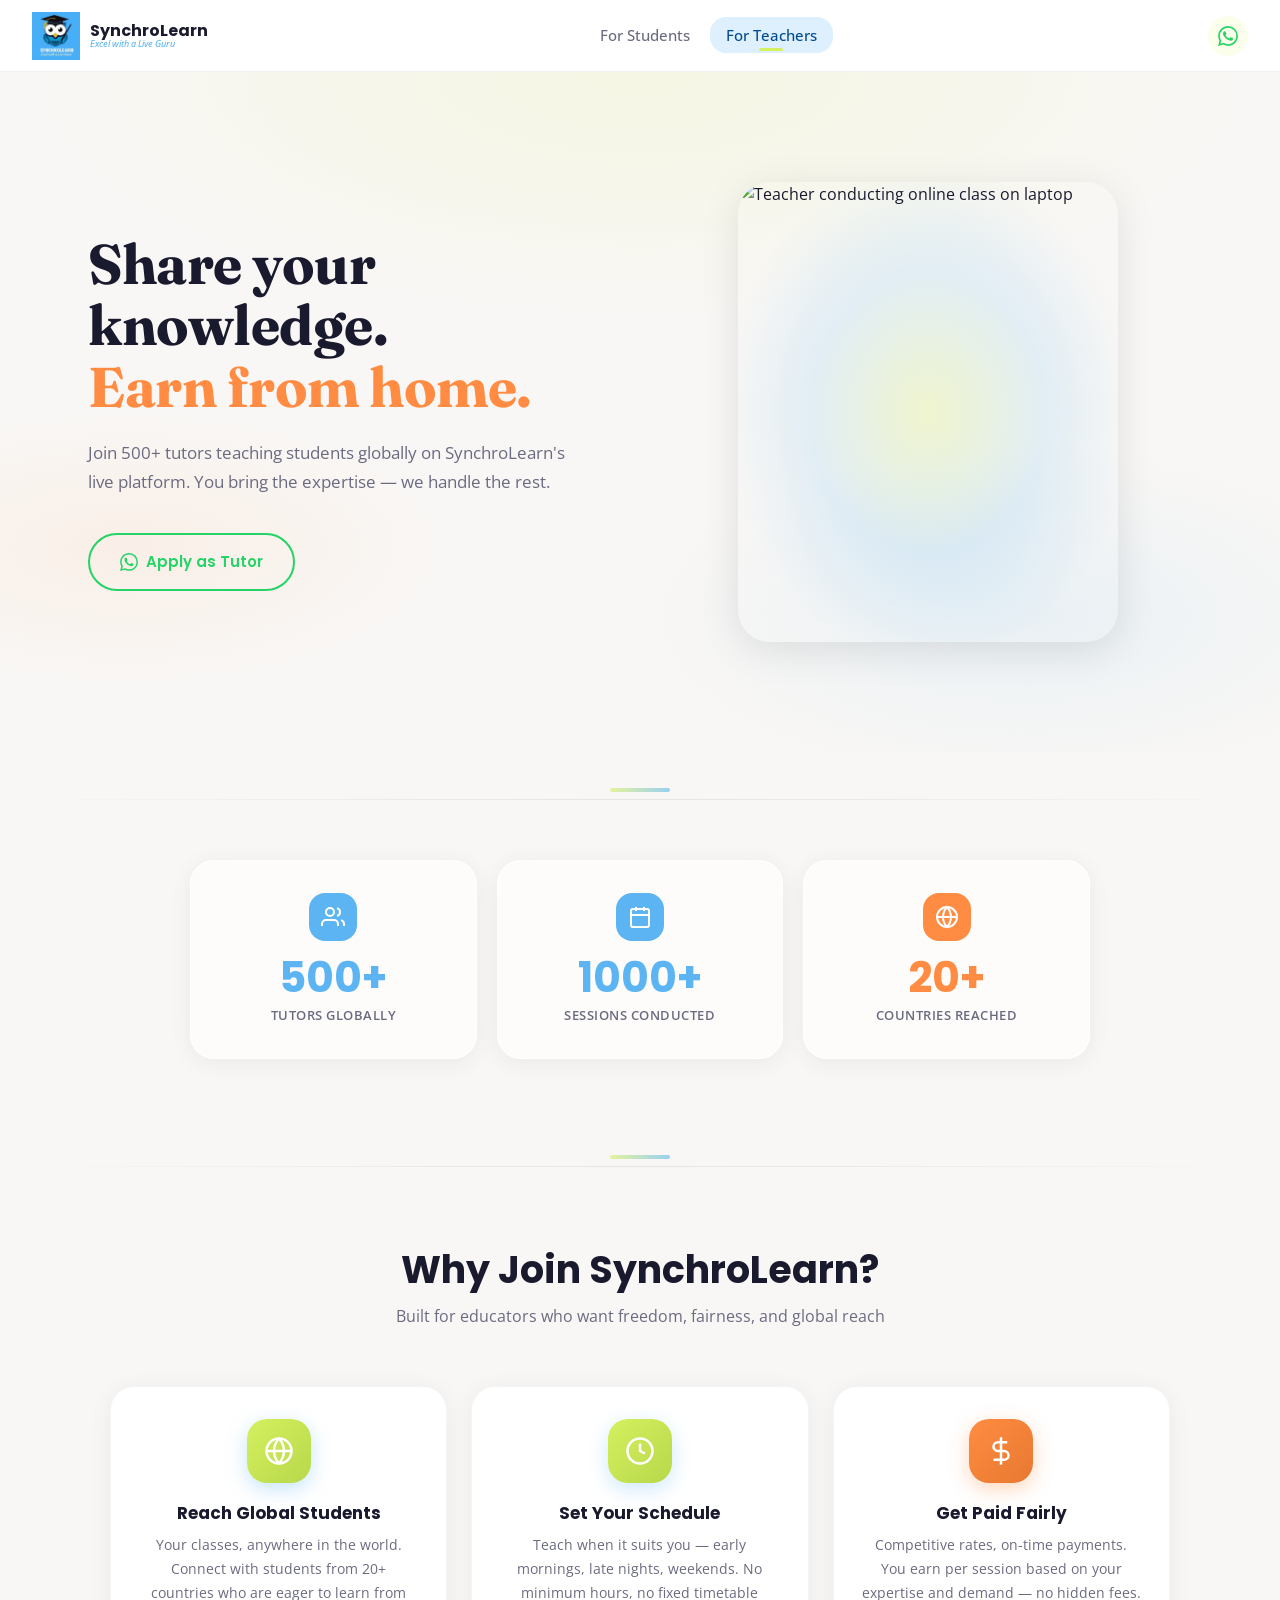
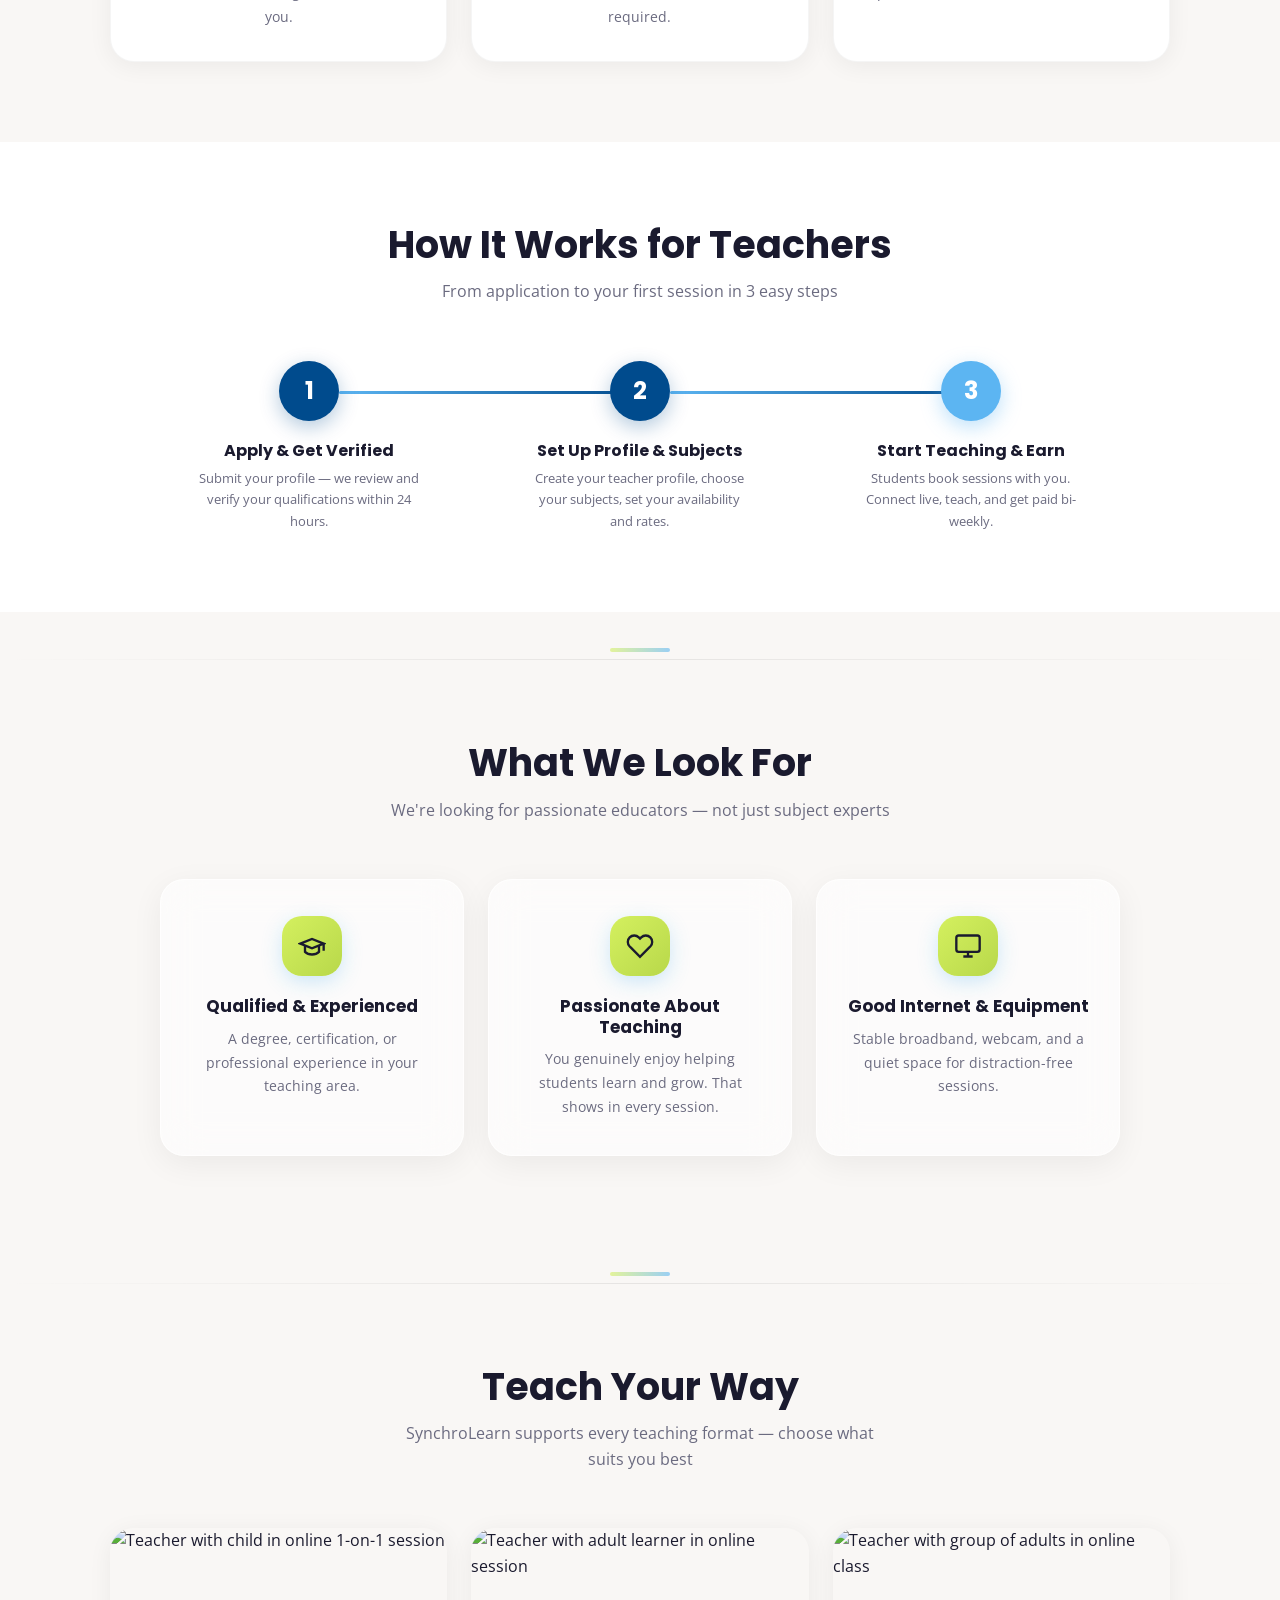
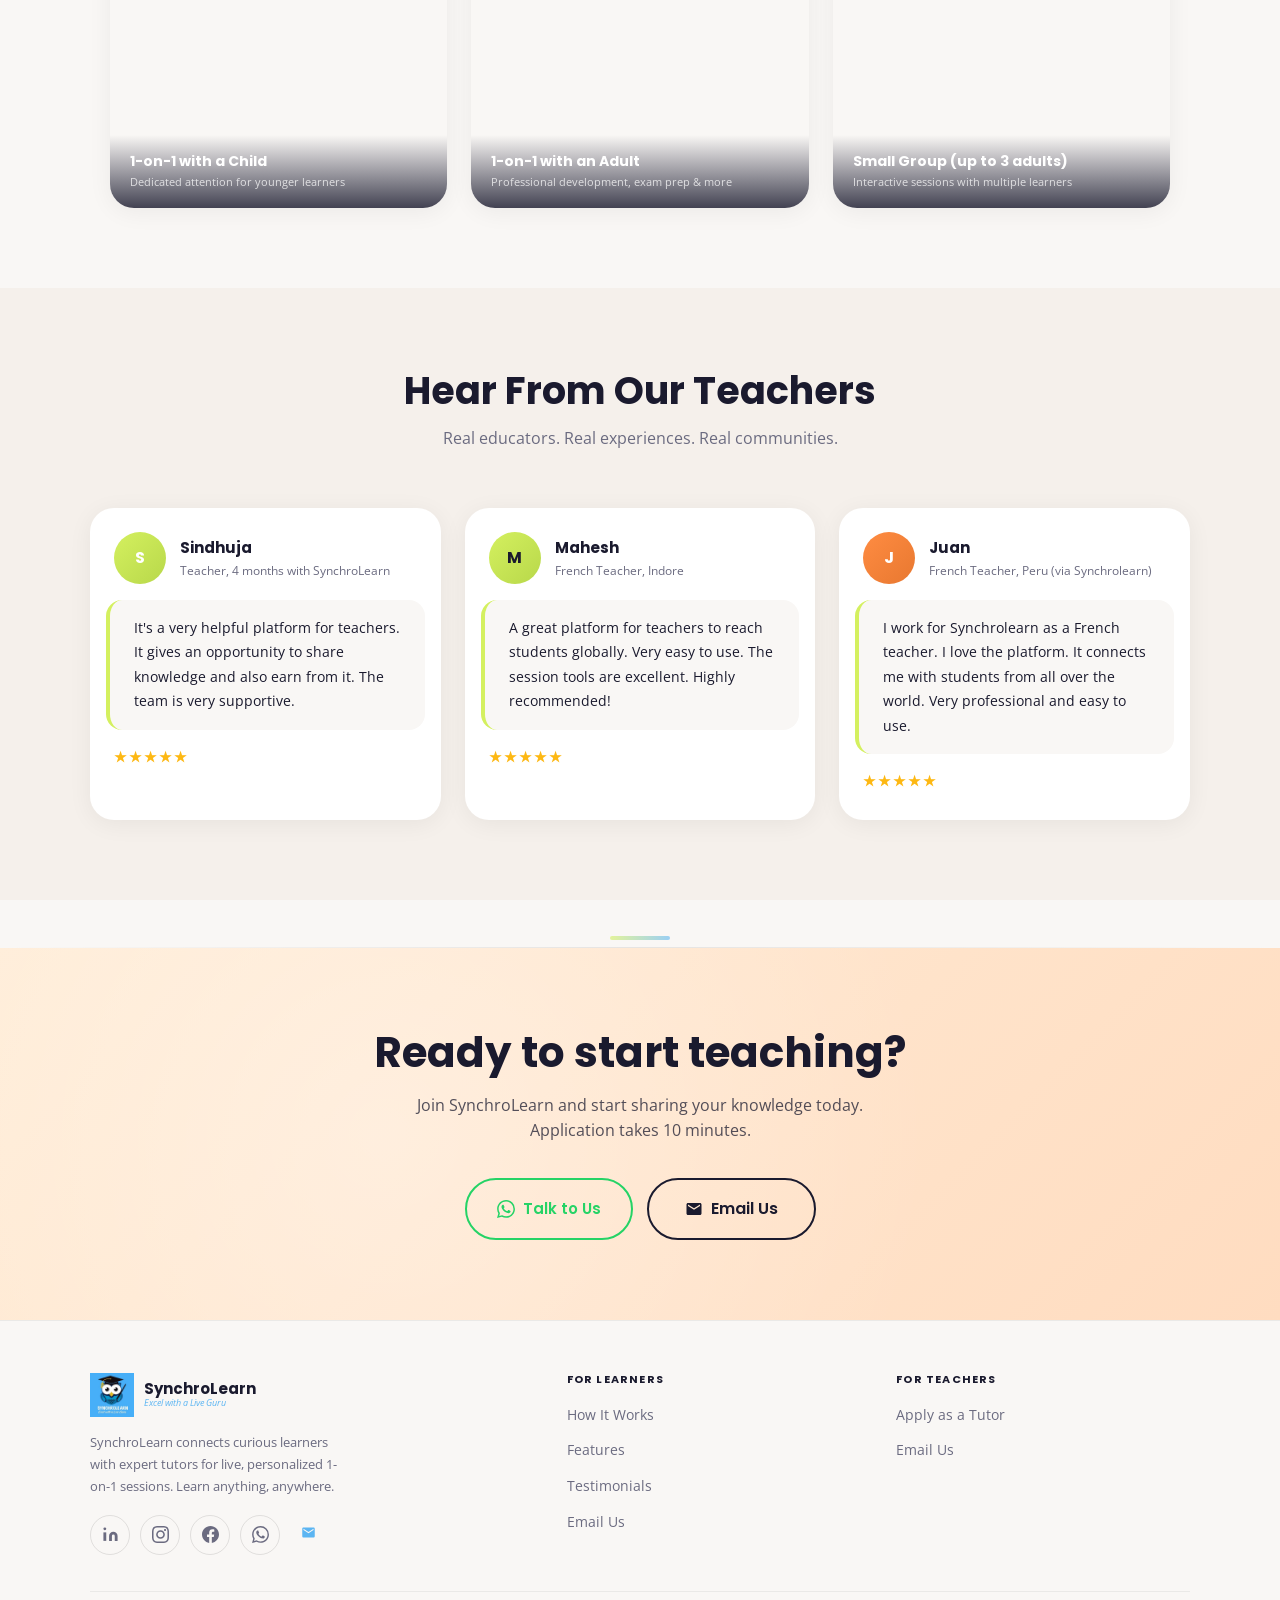
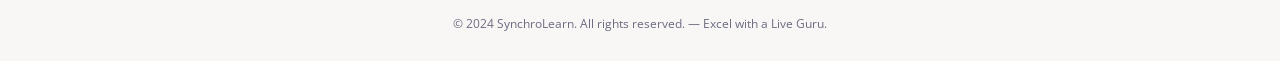
==== for-teachers.html @ 5d7eb145 "Add online learning images: index hero group, student session formats (1-on-1 + group), teacher sess" ====
<!DOCTYPE html>
<html lang="en">
<head>
  <meta charset="UTF-8"/>
  <meta name="viewport" content="width=device-width, initial-scale=1.0"/>
  <title>Teach with SynchroLearn — Share Your Knowledge & Earn</title>
  <meta name="description" content="Join 500+ tutors teaching students globally on SynchroLearn. Set your own schedule, reach global students, and earn from home. Apply as a tutor today."/>
  <meta property="og:title" content="Teach with SynchroLearn — Share Your Knowledge & Earn"/>
  <meta property="og:description" content="Join 500+ tutors teaching students globally. Set your schedule. Earn from home."/>
  <meta property="og:type" content="website"/>
  <link rel="icon" type="image/png" href="logo.png"/>
  <link rel="preconnect" href="https://fonts.googleapis.com"/>
  <link href="https://fonts.googleapis.com/css2?family=Poppins:wght@400;500;600;700&family=Open+Sans:wght@400;500;600&family=Fraunces:ital,opsz,wght@0,9..144,400;0,9..144,700;1,9..144,700&display=swap" rel="stylesheet"/>
  <style>
    *, *::before, *::after { box-sizing: border-box; margin: 0; padding: 0; }
    :root {
      --cream: #F9F7F5;
      --lime: #D4F05F;
      --sky: #5CB5F2;
      --teal: #004B8D;
      --teal-green: #25D366;
      --golden: #FDB813;
      --bright-blue: #D4F05F;
      --white: #FFFFFF;
      --beige: #F5F0EB;
      --navy: #1A1A2E;
      --gray: #6B6B80;
      --orange: #FF8C42;
      --lavender: #E8D5F2;
      --peach: #F5D5C8;
      --mint: #D5F0E8;
      --lemon: #F5F0C8;
      --shadow: 0 4px 24px rgba(0,0,0,0.06);
      --shadow-lg: 0 8px 40px rgba(0,0,0,0.10);
      --shadow-lime: 0 4px 20px rgba(92,181,242,0.35);
      --radius-xs: 16px;
      --radius: 24px;
      --radius-lg: 32px;
      --transition: all 0.25s cubic-bezier(0.34, 1.56, 0.64, 1);
    }
    html { scroll-behavior: smooth; }
    body { font-family: 'Open Sans', sans-serif; background: var(--cream); color: var(--navy); line-height: 1.6; -webkit-font-smoothing: antialiased; overflow-x: hidden; }
    h1,h2,h3,h4 { font-family: 'Poppins', sans-serif; line-height: 1.2; }

    /* ── ANIMATIONS ── */
    .reveal { opacity: 0; transform: translateY(30px); transition: opacity 0.6s ease-out, transform 0.6s ease-out; }
    .reveal.visible { opacity: 1; transform: translateY(0); }

    /* ── NAV ── */
    nav {
      background: rgba(255,255,255,0.92);
      backdrop-filter: blur(16px);
      border-bottom: 1px solid rgba(0,0,0,0.05);
      padding: 0 32px;
      height: 72px;
      display: flex;
      align-items: center;
      justify-content: space-between;
      position: sticky;
      top: 0;
      z-index: 100;
    }
    .nav-logo { display: flex; align-items: center; gap: 10px; text-decoration: none; }
    .nav-logo img { height: 48px; width: auto; }
    .nav-logo-text { display: flex; flex-direction: column; line-height: 1.1; }
    .nav-logo-text .brand { font-family: 'Poppins', sans-serif; font-weight: 700; font-size: 16px; color: var(--navy); }
    .nav-logo-text .tagline { font-size: 9px; font-style: italic; color: var(--sky); font-weight: 500; }
    .nav-links { display: flex; align-items: center; gap: 4px; list-style: none; }
    .nav-links a { color: var(--gray); text-decoration: none; font-size: 15px; font-weight: 500; padding: 8px 16px; border-radius: var(--radius-xs); transition: var(--transition); }
    .nav-links a:hover { color: var(--navy); background: rgba(92,181,242,0.12); }
    .nav-links a.teacher-active {
      color: var(--teal);
      background: rgba(92,181,242,0.2);
      position: relative;
    }
    .nav-links a.teacher-active::after {
      content: '';
      position: absolute;
      bottom: 2px;
      left: 50%;
      transform: translateX(-50%);
      width: 24px;
      height: 3px;
      background: var(--lime);
      border-radius: 2px;
    }
    .nav-right { display: flex; align-items: center; gap: 12px; }
    .btn-lime { background: var(--lime); color: var(--navy); padding: 10px 22px; border-radius: 100px; font-family: 'Poppins', sans-serif; font-size: 14px; font-weight: 600; text-decoration: none; transition: var(--transition); display: inline-flex; align-items: center; gap: 6px; box-shadow: var(--shadow-lime); }
    .btn-lime:hover { background: #b8d84a; transform: translateY(-2px); box-shadow: 0 6px 24px rgba(92,181,242,0.4); }
    .btn-whatsapp-nav { width: 40px; height: 40px; border-radius: 50%; background: rgba(212,240,95,0.12); display: flex; align-items: center; justify-content: center; transition: var(--transition); }
    .btn-whatsapp-nav:hover { background: var(--teal-green); transform: translateY(-2px); }
    .btn-whatsapp-nav:hover svg { color: white !important; }
    .btn-whatsapp-nav svg { width: 20px; height: 20px; color: var(--teal-green); transition: color 0.2s; }
    .mobile-toggle { display: none; background: none; border: none; cursor: pointer; padding: 8px; }
    .mobile-toggle svg { width: 24px; height: 24px; color: var(--navy); }

    /* ── HERO ── */
    .hero {
      position: relative;
      min-height: 680px;
      display: flex;
      align-items: center;
      overflow: hidden;
      background: var(--cream);
    }
    .hero-bg-grid {
      position: absolute;
      inset: 0;
      z-index: 0;
      background:
        radial-gradient(ellipse 80% 60% at 50% 0%, rgba(212,240,95,0.12) 0%, transparent 60%),
        radial-gradient(ellipse 60% 50% at 80% 80%, rgba(92,181,242,0.10) 0%, transparent 50%),
        radial-gradient(ellipse 50% 40% at 10% 70%, rgba(255,140,66,0.08) 0%, transparent 50%);
    }
    .hero-content {
      position: relative;
      z-index: 1;
      max-width: 1200px;
      margin: 0 auto;
      padding: 80px 48px;
      display: grid;
      grid-template-columns: 1fr 1fr;
      gap: 48px;
      align-items: center;
      width: 100%;
    }
    .hero-text h1 { font-family: 'Fraunces', serif; font-size: clamp(34px, 4.5vw, 56px); font-weight: 700; color: var(--navy); margin-bottom: 20px; letter-spacing: -0.5px; line-height: 1.1; }
    .hero-text h1 em { font-style: normal; color: var(--orange); }
    .hero-text p { font-size: 17px; color: var(--gray); max-width: 480px; margin-bottom: 36px; line-height: 1.75; }
    .hero-actions { display: flex; gap: 14px; flex-wrap: wrap; }
    .btn { display: inline-flex; align-items: center; gap: 8px; padding: 15px 30px; border-radius: 100px; font-family: 'Poppins', sans-serif; font-size: 15px; font-weight: 600; text-decoration: none; cursor: pointer; border: none; transition: var(--transition); white-space: nowrap; }
    .btn-orange { background: var(--orange); color: white; box-shadow: 0 4px 20px rgba(255,140,66,0.4); }
    .btn-orange:hover { background: #e67830; transform: translateY(-3px); box-shadow: 0 8px 30px rgba(255,140,66,0.5); }
    .btn-whatsapp { background: transparent; color: #25D366; border: 2px solid #25D366; }
    .btn-whatsapp:hover { background: #25D366; color: white; transform: translateY(-2px); }
    .btn-whatsapp:hover svg { color: white; }
    .btn-whatsapp svg { color: #25D366; transition: color 0.2s; }
    .btn-email { background: transparent; color: var(--sky); border: 2px solid var(--sky); }
    .btn-email:hover { background: var(--sky); color: white; transform: translateY(-2px); }
    .btn-email:hover svg { color: white; }
    .btn-email svg { color: var(--sky); transition: color 0.2s; }
    .btn-outline-sky { background: transparent; color: var(--sky); border: 2px solid var(--sky); }
    .btn-outline-sky:hover { background: var(--sky); color: white; transform: translateY(-2px); }
    .hero-illustration { position: relative; display: flex; align-items: center; justify-content: center; height: 500px; }
    .hero-photo-wrapper { position: relative; z-index: 2; border-radius: 32px; overflow: hidden; box-shadow: var(--shadow-lg); }
    .hero-photo { width: 380px; height: 460px; object-fit: cover; display: block; border-radius: 32px; }
    .photo-glow { position: absolute; inset: -20px; border-radius: 48px; background: radial-gradient(ellipse at center, rgba(212,240,95,0.25) 0%, rgba(92,181,242,0.15) 40%, transparent 70%); pointer-events: none; z-index: -1; }

    /* Abstract shapes */
    .shape-circle { position: absolute; border-radius: 50%; }
    .shape-rect { position: absolute; border-radius: 24px; }
    .shape-1 { width: 200px; height: 200px; background: var(--lime); top: 10px; right: 20px; opacity: 0.65; }
    .shape-2 { width: 140px; height: 140px; background: var(--lavender); bottom: 60px; right: 80px; opacity: 0.75; }
    .shape-3 { width: 100px; height: 100px; background: var(--peach); top: 60px; left: 60px; opacity: 0.8; }
    .shape-4 { width: 80px; height: 80px; background: var(--mint); bottom: 80px; left: 20px; opacity: 0.8; }
    .shape-5 { width: 60px; height: 60px; background: var(--lemon); top: 120px; right: 160px; opacity: 0.9; }
    .shape-6 { width: 120px; height: 80px; background: var(--sky); bottom: 20px; right: 20px; opacity: 0.45; border-radius: 60px; }
    .shape-7 { width: 50px; height: 50px; background: var(--peach); top: 220px; left: 100px; opacity: 0.6; }

    /* Teacher illustration elements */
    .shape-book { width: 90px; height: 70px; background: var(--orange); top: 80px; right: 40px; opacity: 0.7; border-radius: 12px; transform: rotate(-8deg); }
    .shape-globe { width: 70px; height: 70px; background: var(--sky); bottom: 120px; right: 160px; opacity: 0.5; }
    .shape-pencil { width: 20px; height: 80px; background: var(--golden); top: 180px; left: 30px; opacity: 0.7; border-radius: 10px; transform: rotate(15deg); }

    /* Floating dots */
    .floating-dot { position: absolute; width: 8px; height: 8px; border-radius: 50%; opacity: 0.35; }
    .dot-1 { background: var(--sky); top: 40px; right: 180px; }
    .dot-2 { background: var(--lime); bottom: 100px; right: 140px; }
    .dot-3 { background: var(--golden); top: 180px; left: 40px; }
    .dot-4 { background: var(--sky); bottom: 160px; left: 80px; }
    .dot-5 { background: var(--peach); top: 100px; right: 60px; }

    /* Teacher mascot SVG */
    .teacher-mascot { position: relative; z-index: 2; }
    .teacher-mascot svg { width: 240px; height: 240px; filter: drop-shadow(0 12px 32px rgba(0,0,0,0.12)); }

    /* ── SECTION DIVIDER ── */
    .section-divider { height: 48px; position: relative; overflow: hidden; }
    .section-divider::before { content: ''; position: absolute; bottom: 0; left: 0; right: 0; height: 1px; background: linear-gradient(90deg, transparent, rgba(0,0,0,0.08), transparent); }
    .section-divider::after { content: ''; position: absolute; bottom: 8px; left: 50%; transform: translateX(-50%); width: 60px; height: 4px; border-radius: 2px; background: linear-gradient(90deg, var(--lime), var(--sky)); opacity: 0.6; }

    /* ── TRUST STATS ── */
    .stats-section { background: var(--cream); padding: 60px 32px; }
    .stats-grid { display: grid; grid-template-columns: repeat(3, 1fr); gap: 20px; max-width: 900px; margin: 0 auto; }
    .stat-card { background: rgba(255,255,255,0.6); backdrop-filter: blur(16px); -webkit-backdrop-filter: blur(16px); border: 1px solid rgba(255,255,255,0.8); border-radius: var(--radius); padding: 32px 24px; text-align: center; box-shadow: var(--shadow); transition: var(--transition); }
    .stat-card:hover { transform: translateY(-6px); box-shadow: var(--shadow-lg), 0 0 0 1px rgba(92,181,242,0.3); }
    .stat-icon { width: 48px; height: 48px; border-radius: 16px; display: flex; align-items: center; justify-content: center; margin: 0 auto 16px; }
    .stat-icon svg { width: 24px; height: 24px; color: white; }
    .stat-icon.lime { background: var(--sky); }
    .stat-icon.sky { background: var(--sky); }
    .stat-icon.orange { background: var(--orange); }
    .stat-number { font-family: 'Poppins', sans-serif; font-size: 42px; font-weight: 700; color: var(--sky); margin-bottom: 6px; line-height: 1; }
    .stat-number.sky { color: var(--sky); }
    .stat-number.orange { color: var(--orange); }
    .stat-label { font-size: 13px; font-weight: 600; color: var(--gray); text-transform: uppercase; letter-spacing: 0.5px; }

    /* ── WHY JOIN ── */
    .why-join-section { background: var(--cream); padding: 80px 32px; }
    .section-header { text-align: center; margin-bottom: 56px; }
    .section-header h2 { font-size: clamp(26px, 4vw, 38px); font-weight: 700; color: var(--navy); margin-bottom: 12px; }
    .section-header p { font-size: 16px; color: var(--gray); max-width: 500px; margin: 0 auto; }
    .why-grid { display: grid; grid-template-columns: repeat(3, 1fr); gap: 24px; max-width: 1060px; margin: 0 auto; }
    .why-card { background: var(--white); border-radius: var(--radius); padding: 32px 28px; text-align: center; box-shadow: var(--shadow); transition: var(--transition); border: 1px solid rgba(0,0,0,0.04); }
    .why-card:hover { transform: translateY(-6px); box-shadow: var(--shadow-lg), 0 0 0 2px rgba(92,181,242,0.4), 0 8px 32px rgba(92,181,242,0.15); border-color: rgba(92,181,242,0.5); }
    .why-icon { width: 64px; height: 64px; border-radius: 20px; display: flex; align-items: center; justify-content: center; margin: 0 auto 20px; }
    .why-icon svg { width: 30px; height: 30px; color: white; }
    .why-icon.sky { background: linear-gradient(135deg, var(--lime), #b8d84a); box-shadow: 0 6px 20px rgba(92,181,242,0.35); }
    .why-icon.lime { background: linear-gradient(135deg, var(--lime), #b8d84a); box-shadow: 0 6px 20px rgba(92,181,242,0.3); }
    .why-icon.orange { background: linear-gradient(135deg, var(--orange), #e87830); box-shadow: 0 6px 20px rgba(255,140,66,0.35); }
    .why-card h3 { font-size: 17px; font-weight: 700; color: var(--navy); margin-bottom: 10px; }
    .why-card p { font-size: 14px; color: var(--gray); line-height: 1.7; }

    /* ── HOW IT WORKS FOR TEACHERS ── */
    .how-teachers { background: var(--white); padding: 80px 32px; }
    .steps-row { display: grid; grid-template-columns: repeat(3, 1fr); gap: 32px; max-width: 960px; margin: 0 auto; position: relative; }
    .step { text-align: center; position: relative; }
    .step-circle { width: 60px; height: 60px; border-radius: 50%; background: var(--sky); color: var(--navy); display: flex; align-items: center; justify-content: center; font-family: 'Poppins', sans-serif; font-size: 24px; font-weight: 700; margin: 0 auto 20px; box-shadow: 0 6px 20px rgba(92,181,242,0.35); position: relative; z-index: 2; }
    .step-circle.sky { background: var(--teal); color: white; box-shadow: 0 6px 20px rgba(0,75,141,0.3); }
    .step-circle.orange { background: var(--sky); color: white; box-shadow: 0 6px 20px rgba(92,181,242,0.4); }
    .step h3 { font-size: 16px; font-weight: 700; color: var(--navy); margin-bottom: 8px; }
    .step p { font-size: 13px; color: var(--gray); line-height: 1.65; max-width: 220px; margin: 0 auto; }
    /* Per-step connectors: anchored to circle right edge */
    .step:not(:last-child)::before { content: ''; position: absolute; top: 30px; left: calc(50% + 30px); right: calc(-50% - 30px); height: 3px; background: linear-gradient(90deg, var(--sky), var(--teal)); border-radius: 2px; z-index: 1; }

    /* ── REQUIREMENTS ── */
    .requirements-section { background: var(--cream); padding: 80px 32px; }
    .req-grid { display: grid; grid-template-columns: repeat(3, 1fr); gap: 24px; max-width: 960px; margin: 0 auto; }
    .req-card-glass { background: rgba(255,255,255,0.55); backdrop-filter: blur(20px); -webkit-backdrop-filter: blur(20px); border: 1px solid rgba(255,255,255,0.7); border-radius: var(--radius); padding: 36px 28px; text-align: center; box-shadow: 0 8px 32px rgba(0,0,0,0.06); transition: var(--transition); }
    .req-card-glass:hover { transform: translateY(-6px); box-shadow: 0 16px 48px rgba(92,181,242,0.18); border-color: rgba(92,181,242,0.35); }
    .req-icon-wrap { width: 60px; height: 60px; border-radius: 20px; background: linear-gradient(135deg, var(--lime), #b8d84a); display: flex; align-items: center; justify-content: center; margin: 0 auto 20px; box-shadow: 0 6px 20px rgba(92,181,242,0.3); }
    .req-icon-wrap svg { width: 28px; height: 28px; color: var(--navy); }
    .req-card-glass h3 { font-size: 17px; font-weight: 700; color: var(--navy); margin-bottom: 10px; }
    .req-card-glass p { font-size: 14px; color: var(--gray); line-height: 1.7; }

    /* ── SESSION MODES ── */
    .modes-section { background: var(--cream); padding: 80px 32px; }
    .modes-grid { display: grid; grid-template-columns: repeat(3, 1fr); gap: 24px; max-width: 1060px; margin: 0 auto; }
    .mode-card {
      border-radius: var(--radius);
      overflow: hidden;
      position: relative;
      box-shadow: var(--shadow);
      cursor: default;
    }
    .mode-card img {
      width: 100%;
      height: 280px;
      object-fit: cover;
      display: block;
      transition: transform 0.4s ease;
    }
    .mode-card:hover img { transform: scale(1.04); }
    .mode-overlay {
      position: absolute;
      bottom: 0;
      left: 0;
      right: 0;
      padding: 18px 20px;
      background: linear-gradient(to top, rgba(26,26,46,0.82) 0%, transparent 100%);
    }
    .mode-overlay h3 { font-size: 14px; font-weight: 700; color: white; margin-bottom: 3px; }
    .mode-overlay p { font-size: 11px; color: rgba(255,255,255,0.75); }

    /* ── TESTIMONIALS ── */
    .testimonials-section { background: var(--beige); padding: 80px 32px; }
    .testimonials-grid { display: grid; grid-template-columns: repeat(3, 1fr); gap: 24px; max-width: 1100px; margin: 0 auto; }
    .testimonial-card { background: var(--white); border-radius: var(--radius); padding: 0; overflow: hidden; box-shadow: var(--shadow); transition: var(--transition); }
    .testimonial-card:hover { transform: translateY(-6px); box-shadow: var(--shadow-lg); }
    .testimonial-top { padding: 24px 24px 0; display: flex; align-items: center; gap: 14px; }
    .testimonial-avatar { width: 52px; height: 52px; border-radius: 50%; display: flex; align-items: center; justify-content: center; color: white; font-weight: 700; font-size: 16px; font-family: 'Poppins', sans-serif; flex-shrink: 0; }
    .testimonial-avatar.sky { background: linear-gradient(135deg, var(--lime), #b8d84a); }
    .testimonial-avatar.lime { background: linear-gradient(135deg, var(--lime), #b8d84a); color: var(--navy); }
    .testimonial-avatar.orange { background: linear-gradient(135deg, var(--orange), #e87830); }
    .testimonial-meta { flex: 1; }
    .testimonial-name { font-family: 'Poppins', sans-serif; font-size: 15px; font-weight: 700; color: var(--navy); }
    .testimonial-role { font-size: 12px; color: var(--gray); margin-top: 3px; line-height: 1.4; }
    .testimonial-quote-box { padding: 16px 24px; background: var(--cream); margin: 16px; border-radius: var(--radius-xs); border-left: 4px solid var(--lime); }
    .testimonial-quote { font-size: 14px; color: var(--navy); line-height: 1.75; }
    .testimonial-stars { color: var(--golden); font-size: 14px; letter-spacing: 2px; margin-bottom: 4px; font-family: 'Poppins', sans-serif; font-weight: 700; }
    .testimonial-bottom { padding: 0 24px 24px; }

    /* ── BOTTOM CTA ── */
    .cta-section { background: linear-gradient(135deg, #FFEDD8 0%, #FFDCC0 100%); padding: 80px 32px; text-align: center; position: relative; overflow: hidden; }
    .cta-section::before { content: ''; position: absolute; inset: 0; background: radial-gradient(circle at 30% 50%, rgba(255,255,255,0.3) 0%, transparent 60%); pointer-events: none; }
    .cta-section h2 { font-size: clamp(26px, 4vw, 42px); color: var(--navy); margin-bottom: 14px; font-weight: 700; position: relative; }
    .cta-section p { color: rgba(26,26,46,0.75); font-size: 16px; margin-bottom: 34px; max-width: 460px; margin-left: auto; margin-right: auto; position: relative; }
    .cta-actions { display: flex; gap: 14px; justify-content: center; flex-wrap: wrap; position: relative; }
    .btn-lime-large { background: var(--lime); color: var(--navy); padding: 16px 36px; border-radius: 100px; font-family: 'Poppins', sans-serif; font-size: 16px; font-weight: 700; text-decoration: none; transition: var(--transition); display: inline-flex; align-items: center; gap: 8px; box-shadow: var(--shadow-lime); }
    .btn-lime-large:hover { background: #b8d84a; transform: translateY(-3px); box-shadow: 0 8px 30px rgba(92,181,242,0.55); }
    .btn-outline-dark { background: transparent; color: var(--navy); border: 2px solid var(--navy); padding: 16px 36px; border-radius: 100px; font-family: 'Poppins', sans-serif; font-size: 16px; font-weight: 600; text-decoration: none; transition: var(--transition); display: inline-flex; align-items: center; gap: 8px; }
    .btn-outline-dark:hover { background: var(--navy); color: white; transform: translateY(-2px); }

    /* ── FOOTER ── */
    footer { background: var(--cream); border-top: 1px solid rgba(0,0,0,0.06); padding: 52px 32px 28px; }
    .footer-grid { display: grid; grid-template-columns: 1.5fr 1fr 1fr; gap: 36px; max-width: 1100px; margin: 0 auto 36px; }
    .footer-brand .footer-logo { display: flex; align-items: center; gap: 10px; text-decoration: none; margin-bottom: 6px; }
    .footer-brand .footer-logo img { height: 44px; width: auto; }
    .footer-brand .footer-logo-text { display: flex; flex-direction: column; line-height: 1.1; }
    .footer-brand .footer-logo-text .brand { font-family: 'Poppins', sans-serif; font-weight: 700; font-size: 15px; color: var(--navy); }
    .footer-brand .footer-logo-text .tagline { font-size: 9px; font-style: italic; color: var(--sky); }
    .footer-brand p { font-size: 13px; color: var(--gray); margin-top: 14px; line-height: 1.7; max-width: 260px; }
    .footer-social { display: flex; gap: 10px; margin-top: 18px; }
    .footer-social a { width: 40px; height: 40px; border-radius: 50%; border: 1px solid rgba(0,0,0,0.1); display: flex; align-items: center; justify-content: center; color: var(--gray); transition: var(--transition); }
    .footer-social a:hover { background: var(--lime); border-color: var(--lime); color: var(--navy); transform: translateY(-2px); }
    .footer-col h4 { font-size: 11px; font-weight: 700; text-transform: uppercase; letter-spacing: 1.2px; color: var(--navy); margin-bottom: 16px; }
    .footer-col ul { list-style: none; }
    .footer-col li { margin-bottom: 10px; }
    .footer-col a { color: var(--gray); text-decoration: none; font-size: 14px; transition: var(--transition); }
    .footer-col a:hover { color: var(--teal); }
    .footer-bottom { border-top: 1px solid rgba(0,0,0,0.06); padding-top: 22px; text-align: center; max-width: 1100px; margin: 0 auto; font-size: 12px; color: var(--gray); }

    /* ── MOBILE ── */
    @media (max-width: 900px) {
      .hero-content { grid-template-columns: 1fr; padding: 60px 24px; }
      .hero-illustration { display: none; }
      .stats-grid { grid-template-columns: repeat(3, 1fr); }
      .why-grid { grid-template-columns: repeat(2, 1fr); }
      .req-grid { grid-template-columns: repeat(2, 1fr); }
      .steps-row { grid-template-columns: repeat(3, 1fr); gap: 24px; }
      .steps-row::after { display: none; }
      .testimonials-grid { grid-template-columns: 1fr; }
    }
    @media (max-width: 768px) {
      .nav-links { display: none; }
      .nav-links.open { display: flex; flex-direction: column; position: absolute; top: 72px; left: 0; right: 0; background: white; border-bottom: 1px solid rgba(0,0,0,0.06); padding: 16px; box-shadow: var(--shadow-lg); z-index: 99; }
      .mobile-toggle { display: block; }
      .footer-grid { grid-template-columns: 1fr 1fr; gap: 28px; }
      .footer-brand { grid-column: 1 / -1; }
      .why-grid { grid-template-columns: 1fr; }
      .steps-row { grid-template-columns: 1fr; }
      .stats-grid { grid-template-columns: repeat(2, 1fr); }
    }
    @media (max-width: 480px) {
      .footer-grid { grid-template-columns: 1fr; }
      .stats-grid { grid-template-columns: repeat(2, 1fr); }
      .hero-actions { flex-direction: column; }
      .btn { width: 100%; justify-content: center; }
    }
  </style>
</head>
<body>

<!-- NAV -->
<nav>
  <a href="index.html" class="nav-logo">
    <img src="logo.png" alt="SynchroLearn"/>
    <div class="nav-logo-text">
      <span class="brand">SynchroLearn</span>
      <span class="tagline">Excel with a Live Guru</span>
    </div>
  </a>
  <button class="mobile-toggle" onclick="document.querySelector('.nav-links').classList.toggle('open')" aria-label="Toggle menu">
    <svg viewBox="0 0 24 24" fill="none" stroke="currentColor" stroke-width="2"><path d="M3 12h18M3 6h18M3 18h18"/></svg>
  </button>
  <ul class="nav-links">
    <li><a href="student.html">For Students</a></li>
    <li><a href="for-teachers.html" class="teacher-active">For Teachers</a></li>
  </ul>
  <div class="nav-right">
    <a href="https://wa.me/919791018666?text=Hi%2C%20I%27m%20interested%20in%20teaching%20on%20SynchroLearn" class="btn-whatsapp-nav" target="_blank" rel="noopener" aria-label="WhatsApp Us">
      <svg viewBox="0 0 24 24" fill="currentColor"><path d="M17.472 14.382c-.297-.149-1.758-.867-2.03-.967-.273-.099-.471-.148-.67.15-.197.297-.767.966-.94 1.164-.173.199-.347.223-.644.075-.297-.15-1.255-.463-2.39-1.475-.883-.788-1.48-1.761-1.653-2.059-.173-.297-.018-.458.13-.606.134-.133.298-.347.446-.52.149-.174.198-.298.298-.497.099-.198.05-.371-.025-.52-.075-.149-.669-1.612-.916-2.207-.242-.579-.487-.5-.669-.51-.173-.008-.371-.01-.57-.01-.198 0-.52.074-.792.372-.272.297-1.04 1.016-1.04 2.479 0 1.462 1.065 2.875 1.213 3.074.149.198 2.096 3.2 5.077 4.487.709.306 1.262.489 1.694.625.712.227 1.36.195 1.871.118.571-.085 1.758-.719 2.006-1.413.248-.694.248-1.289.173-1.413-.074-.124-.272-.198-.57-.347m-5.421 7.403h-.004a9.87 9.87 0 01-5.031-1.378l-.361-.214-3.741.982.998-3.648-.235-.374a9.86 9.86 0 01-1.51-5.26c.001-5.45 4.436-9.884 9.888-9.884 2.64 0 5.122 1.03 6.988 2.898a9.825 9.825 0 012.893 6.994c-.003 5.45-4.437 9.884-9.885 9.884m8.413-18.297A11.815 11.815 0 0012.05 0C5.495 0 .16 5.335.157 11.892c0 2.096.547 4.142 1.588 5.945L.057 24l6.305-1.654a11.882 11.882 0 005.683 1.448h.005c6.554 0 11.89-5.335 11.893-11.893a11.821 11.821 0 00-3.48-8.413z"/></svg>
    </a>
  </div>
</nav>

<!-- HERO -->
<section class="hero">
  <div class="hero-bg-grid"></div>
  <div class="hero-content">
    <div class="hero-text reveal">
      <h1>Share your knowledge.<br/><em>Earn from home.</em></h1>
      <p>Join 500+ tutors teaching students globally on SynchroLearn's live platform. You bring the expertise — we handle the rest.</p>
      <div class="hero-actions">
        <a href="https://wa.me/919791018666?text=Hi%2C%20I%27m%20interested%20in%20teaching%20on%20SynchroLearn" class="btn btn-whatsapp" target="_blank" rel="noopener">
          <svg width="18" height="18" viewBox="0 0 24 24" fill="currentColor"><path d="M17.472 14.382c-.297-.149-1.758-.867-2.03-.967-.273-.099-.471-.148-.67.15-.197.297-.767.966-.94 1.164-.173.199-.347.223-.644.075-.297-.15-1.255-.463-2.39-1.475-.883-.788-1.48-1.761-1.653-2.059-.173-.297-.018-.458.13-.606.134-.133.298-.347.446-.52.149-.174.198-.298.298-.497.099-.198.05-.371-.025-.52-.075-.149-.669-1.612-.916-2.207-.242-.579-.487-.5-.669-.51-.173-.008-.371-.01-.57-.01-.198 0-.52.074-.792.372-.272.297-1.04 1.016-1.04 2.479 0 1.462 1.065 2.875 1.213 3.074.149.198 2.096 3.2 5.077 4.487.709.306 1.262.489 1.694.625.712.227 1.36.195 1.871.118.571-.085 1.758-.719 2.006-1.413.248-.694.248-1.289.173-1.413-.074-.124-.272-.198-.57-.347m-5.421 7.403h-.004a9.87 9.87 0 01-5.031-1.378l-.361-.214-3.741.982.998-3.648-.235-.374a9.86 9.86 0 01-1.51-5.26c.001-5.45 4.436-9.884 9.888-9.884 2.64 0 5.122 1.03 6.988 2.898a9.825 9.825 0 012.893 6.994c-.003 5.45-4.437 9.884-9.885 9.884m8.413-18.297A11.815 11.815 0 0012.05 0C5.495 0 .16 5.335.157 11.892c0 2.096.547 4.142 1.588 5.945L.057 24l6.305-1.654a11.882 11.882 0 005.683 1.448h.005c6.554 0 11.89-5.335 11.893-11.893a11.821 11.821 0 00-3.48-8.413z"/></svg>
          Apply as Tutor
        </a>
      </div>
    </div>
    <div class="hero-illustration">
      <div class="hero-photo-wrapper">
        <img src="https://images.unsplash.com/photo-1601412436009-d964bd02edbc?w=760&h=920&fit=crop&crop=faces" alt="Teacher conducting online class on laptop" class="hero-photo"/>
        <div class="photo-glow"></div>
      </div>
    </div>
  </div>
</section>

<!-- SECTION DIVIDER -->
<div class="section-divider"></div>

<!-- TRUST STATS -->
<section class="stats-section">
  <div class="stats-grid">
    <div class="stat-card reveal">
      <div class="stat-icon lime">
        <svg viewBox="0 0 24 24" fill="none" stroke="currentColor" stroke-width="2"><path d="M17 21v-2a4 4 0 0 0-4-4H5a4 4 0 0 0-4 4v2"/><circle cx="9" cy="7" r="4"/><path d="M23 21v-2a4 4 0 0 0-3-3.87M16 3.13a4 4 0 0 1 0 7.75"/></svg>
      </div>
      <div class="stat-number">500+</div>
      <div class="stat-label">Tutors Globally</div>
    </div>
    <div class="stat-card reveal">
      <div class="stat-icon sky">
        <svg viewBox="0 0 24 24" fill="none" stroke="currentColor" stroke-width="2"><rect x="3" y="4" width="18" height="18" rx="2"/><path d="M16 2v4M8 2v4M3 10h18"/><path d="M8 14h.01M12 14h.01M16 14h.01M8 18h.01M12 18h.01"/></svg>
      </div>
      <div class="stat-number sky">1000+</div>
      <div class="stat-label">Sessions Conducted</div>
    </div>
    <div class="stat-card reveal">
      <div class="stat-icon orange">
        <svg viewBox="0 0 24 24" fill="none" stroke="currentColor" stroke-width="2"><circle cx="12" cy="12" r="10"/><path d="M12 2a15.3 15.3 0 0 1 4 10 15.3 15.3 0 0 1-4 10 15.3 15.3 0 0 1-4-10 15.3 15.3 0 0 1 4-10z"/><path d="M2 12h20"/></svg>
      </div>
      <div class="stat-number orange">20+</div>
      <div class="stat-label">Countries Reached</div>
    </div>
  </div>
</section>

<!-- SECTION DIVIDER -->
<div class="section-divider"></div>

<!-- WHY JOIN -->
<section class="why-join-section" id="why-join">
  <div class="section-header reveal">
    <h2>Why Join SynchroLearn?</h2>
    <p>Built for educators who want freedom, fairness, and global reach</p>
  </div>
  <div class="why-grid">
    <div class="why-card reveal">
      <div class="why-icon sky">
        <svg viewBox="0 0 24 24" fill="none" stroke="currentColor" stroke-width="2"><circle cx="12" cy="12" r="10"/><path d="M12 2a15.3 15.3 0 0 1 4 10 15.3 15.3 0 0 1-4 10 15.3 15.3 0 0 1-4-10 15.3 15.3 0 0 1 4-10z"/><path d="M2 12h20"/></svg>
      </div>
      <h3>Reach Global Students</h3>
      <p>Your classes, anywhere in the world. Connect with students from 20+ countries who are eager to learn from you.</p>
    </div>
    <div class="why-card reveal">
      <div class="why-icon lime">
        <svg viewBox="0 0 24 24" fill="none" stroke="currentColor" stroke-width="2"><circle cx="12" cy="12" r="10"/><path d="M12 6v6l4 2"/></svg>
      </div>
      <h3>Set Your Schedule</h3>
      <p>Teach when it suits you — early mornings, late nights, weekends. No minimum hours, no fixed timetable required.</p>
    </div>
    <div class="why-card reveal">
      <div class="why-icon orange">
        <svg viewBox="0 0 24 24" fill="none" stroke="currentColor" stroke-width="2"><line x1="12" y1="1" x2="12" y2="23"/><path d="M17 5H9.5a3.5 3.5 0 0 0 0 7h5a3.5 3.5 0 0 1 0 7H6"/></svg>
      </div>
      <h3>Get Paid Fairly</h3>
      <p>Competitive rates, on-time payments. You earn per session based on your expertise and demand — no hidden fees.</p>
    </div>
  </div>
</section>

<!-- HOW IT WORKS FOR TEACHERS -->
<section class="how-teachers" id="how-it-works">
  <div class="section-header reveal">
    <h2>How It Works for Teachers</h2>
    <p>From application to your first session in 3 easy steps</p>
  </div>
  <div class="steps-row">
    <div class="step reveal">
      <div class="step-circle sky">1</div>
      <h3>Apply & Get Verified</h3>
      <p>Submit your profile — we review and verify your qualifications within 24 hours.</p>
    </div>
    <div class="step reveal">
      <div class="step-circle sky">2</div>
      <h3>Set Up Profile & Subjects</h3>
      <p>Create your teacher profile, choose your subjects, set your availability and rates.</p>
    </div>
    <div class="step reveal">
      <div class="step-circle orange">3</div>
      <h3>Start Teaching & Earn</h3>
      <p>Students book sessions with you. Connect live, teach, and get paid bi-weekly.</p>
    </div>
  </div>
</section>

<!-- SECTION DIVIDER -->
<div class="section-divider"></div>

<!-- REQUIREMENTS -->
<section class="requirements-section" id="requirements">
  <div class="section-header reveal">
    <h2>What We Look For</h2>
    <p>We're looking for passionate educators — not just subject experts</p>
  </div>
  <div class="req-grid">
    <div class="req-card-glass reveal">
      <div class="req-icon-wrap">
        <svg viewBox="0 0 24 24" fill="none" stroke="currentColor" stroke-width="2"><path d="M22 10v6M2 10l10-4 10 4-10 4-10-4z"/><path d="M6 12v5c3 3 9 3 12 0v-5"/></svg>
      </div>
      <h3>Qualified & Experienced</h3>
      <p>A degree, certification, or professional experience in your teaching area.</p>
    </div>
    <div class="req-card-glass reveal">
      <div class="req-icon-wrap">
        <svg viewBox="0 0 24 24" fill="none" stroke="currentColor" stroke-width="2"><path d="M20.84 4.61a5.5 5.5 0 0 0-7.78 0L12 5.67l-1.06-1.06a5.5 5.5 0 0 0-7.78 7.78l1.06 1.06L12 21.23l7.78-7.78 1.06-1.06a5.5 5.5 0 0 0 0-7.78z"/></svg>
      </div>
      <h3>Passionate About Teaching</h3>
      <p>You genuinely enjoy helping students learn and grow. That shows in every session.</p>
    </div>
    <div class="req-card-glass reveal">
      <div class="req-icon-wrap">
        <svg viewBox="0 0 24 24" fill="none" stroke="currentColor" stroke-width="2"><rect x="2" y="3" width="20" height="14" rx="2"/><path d="M8 21h8M12 17v4"/></svg>
      </div>
      <h3>Good Internet & Equipment</h3>
      <p>Stable broadband, webcam, and a quiet space for distraction-free sessions.</p>
    </div>
  </div>
</section>

<!-- SECTION DIVIDER -->
<div class="section-divider"></div>

<!-- SESSION MODES -->
<section class="modes-section" id="session-modes">
  <div class="section-header reveal">
    <h2>Teach Your Way</h2>
    <p>SynchroLearn supports every teaching format — choose what suits you best</p>
  </div>
  <div class="modes-grid">
    <div class="mode-card reveal">
      <img src="https://images.unsplash.com/photo-1503676260728-1c00da094a0b?w=600&h=500&fit=crop" alt="Teacher with child in online 1-on-1 session" loading="lazy"/>
      <div class="mode-overlay">
        <h3>1-on-1 with a Child</h3>
        <p>Dedicated attention for younger learners</p>
      </div>
    </div>
    <div class="mode-card reveal">
      <img src="https://images.unsplash.com/photo-1524178232363-1fb2b075b655?w=600&h=500&fit=crop" alt="Teacher with adult learner in online session" loading="lazy"/>
      <div class="mode-overlay">
        <h3>1-on-1 with an Adult</h3>
        <p>Professional development, exam prep & more</p>
      </div>
    </div>
    <div class="mode-card reveal">
      <img src="https://images.unsplash.com/photo-1516321318423-f06f85e504b3?w=600&h=500&fit=crop" alt="Teacher with group of adults in online class" loading="lazy"/>
      <div class="mode-overlay">
        <h3>Small Group (up to 3 adults)</h3>
        <p>Interactive sessions with multiple learners</p>
      </div>
    </div>
  </div>
</section>

<!-- TESTIMONIALS -->
<section class="testimonials-section" id="testimonials">
  <div class="section-header reveal">
    <h2>Hear From Our Teachers</h2>
    <p>Real educators. Real experiences. Real communities.</p>
  </div>
  <div class="testimonials-grid">
    <div class="testimonial-card reveal">
      <div class="testimonial-top">
        <div class="testimonial-avatar sky">S</div>
        <div class="testimonial-meta">
          <div class="testimonial-name">Sindhuja</div>
          <div class="testimonial-role">Teacher, 4 months with SynchroLearn</div>
        </div>
      </div>
      <div class="testimonial-quote-box">
        <p class="testimonial-quote">It's a very helpful platform for teachers. It gives an opportunity to share knowledge and also earn from it. The team is very supportive.</p>
      </div>
      <div class="testimonial-bottom">
        <div class="testimonial-stars">★★★★★</div>
      </div>
    </div>
    <div class="testimonial-card reveal">
      <div class="testimonial-top">
        <div class="testimonial-avatar lime">M</div>
        <div class="testimonial-meta">
          <div class="testimonial-name">Mahesh</div>
          <div class="testimonial-role">French Teacher, Indore</div>
        </div>
      </div>
      <div class="testimonial-quote-box">
        <p class="testimonial-quote">A great platform for teachers to reach students globally. Very easy to use. The session tools are excellent. Highly recommended!</p>
      </div>
      <div class="testimonial-bottom">
        <div class="testimonial-stars">★★★★★</div>
      </div>
    </div>
    <div class="testimonial-card reveal">
      <div class="testimonial-top">
        <div class="testimonial-avatar orange">J</div>
        <div class="testimonial-meta">
          <div class="testimonial-name">Juan</div>
          <div class="testimonial-role">French Teacher, Peru (via Synchrolearn)</div>
        </div>
      </div>
      <div class="testimonial-quote-box">
        <p class="testimonial-quote">I work for Synchrolearn as a French teacher. I love the platform. It connects me with students from all over the world. Very professional and easy to use.</p>
      </div>
      <div class="testimonial-bottom">
        <div class="testimonial-stars">★★★★★</div>
      </div>
    </div>
  </div>
</section>

<!-- SECTION DIVIDER -->
<div class="section-divider"></div>

<!-- BOTTOM CTA -->
<section class="cta-section">
  <h2>Ready to start teaching?</h2>
  <p>Join SynchroLearn and start sharing your knowledge today. Application takes 10 minutes.</p>
  <div class="cta-actions">
    <a href="https://wa.me/919791018666?text=Hi%2C%20I%27m%20interested%20in%20teaching%20on%20SynchroLearn" class="btn btn-whatsapp" target="_blank" rel="noopener">
      <svg width="18" height="18" viewBox="0 0 24 24" fill="currentColor"><path d="M17.472 14.382c-.297-.149-1.758-.867-2.03-.967-.273-.099-.471-.148-.67.15-.197.297-.767.966-.94 1.164-.173.199-.347.223-.644.075-.297-.15-1.255-.463-2.39-1.475-.883-.788-1.48-1.761-1.653-2.059-.173-.297-.018-.458.13-.606.134-.133.298-.347.446-.52.149-.174.198-.298.298-.497.099-.198.05-.371-.025-.52-.075-.149-.669-1.612-.916-2.207-.242-.579-.487-.5-.669-.51-.173-.008-.371-.01-.57-.01-.198 0-.52.074-.792.372-.272.297-1.04 1.016-1.04 2.479 0 1.462 1.065 2.875 1.213 3.074.149.198 2.096 3.2 5.077 4.487.709.306 1.262.489 1.694.625.712.227 1.36.195 1.871.118.571-.085 1.758-.719 2.006-1.413.248-.694.248-1.289.173-1.413-.074-.124-.272-.198-.57-.347m-5.421 7.403h-.004a9.87 9.87 0 01-5.031-1.378l-.361-.214-3.741.982.998-3.648-.235-.374a9.86 9.86 0 01-1.51-5.26c.001-5.45 4.436-9.884 9.888-9.884 2.64 0 5.122 1.03 6.988 2.898a9.825 9.825 0 012.893 6.994c-.003 5.45-4.437 9.884-9.885 9.884m8.413-18.297A11.815 11.815 0 0012.05 0C5.495 0 .16 5.335.157 11.892c0 2.096.547 4.142 1.588 5.945L.057 24l6.305-1.654a11.882 11.882 0 005.683 1.448h.005c6.554 0 11.89-5.335 11.893-11.893a11.821 11.821 0 00-3.48-8.413z"/></svg>
      Talk to Us
    </a>
    <a href="mailto:liveguru.in@gmail.com?subject=Teaching%20on%20SynchroLearn&body=Hi%2C%20I%27m%20interested%20in%20teaching%20on%20SynchroLearn." class="btn btn-outline-dark" target="_blank" rel="noopener">
      <svg width="18" height="18" viewBox="0 0 24 24" fill="currentColor"><path d="M20 4H4c-1.1 0-2 .9-2 2v12c0 1.1.9 2 2 2h16c1.1 0 2-.9 2-2V6c0-1.1-.9-2-2-2zm0 4l-8 5-8-5V6l8 5 8-5v2z"/></svg>
      Email Us
    </a>
  </div>
</section>

<!-- FOOTER -->
<footer>
  <div class="footer-grid">
    <div class="footer-brand">
      <a href="index.html" class="footer-logo">
        <img src="logo.png" alt="SynchroLearn"/>
        <div class="footer-logo-text">
          <span class="brand">SynchroLearn</span>
          <span class="tagline">Excel with a Live Guru</span>
        </div>
      </a>
      <p>SynchroLearn connects curious learners with expert tutors for live, personalized 1-on-1 sessions. Learn anything, anywhere.</p>
      <div class="footer-social">
        <a href="https://www.linkedin.com/company/synchrolearn-languages-private-limited/posts/?feedView=all" aria-label="LinkedIn" target="_blank" rel="noopener">
          <svg viewBox="0 0 24 24" fill="currentColor" width="17" height="17"><path d="M16 8a6 6 0 0 1 6 6v7h-4v-7a2 2 0 0 0-2-2 2 2 0 0 0-2 2v7h-4v-7a6 6 0 0 1 6-6z"/><rect x="2" y="9" width="4" height="12"/><circle cx="4" cy="4" r="2"/></svg>
        </a>
        <a href="https://www.instagram.com/synchrolearn/" aria-label="Instagram" target="_blank" rel="noopener">
          <svg viewBox="0 0 24 24" fill="currentColor" width="17" height="17"><path d="M12 2.163c3.204 0 3.584.012 4.85.07 3.252.148 4.771 1.691 4.919 4.919.058 1.265.069 1.645.069 4.849 0 3.205-.012 3.584-.069 4.849-.149 3.225-1.664 4.771-4.919 4.919-1.266.058-1.644.07-4.85.07-3.204 0-3.584-.012-4.849-.07-3.26-.149-4.771-1.699-4.919-4.92-.058-1.265-.07-1.644-.07-4.849 0-3.204.013-3.583.07-4.849.149-3.227 1.664-4.771 4.919-4.919 1.266-.057 1.645-.069 4.849-.069zm0-2.163c-3.259 0-3.667.014-4.947.072-4.358.2-6.78 2.618-6.98 6.98-.059 1.281-.073 1.689-.073 4.948 0 3.259.014 3.668.072 4.948.2 4.358 2.618 6.78 6.98 6.98 1.281.058 1.689.072 4.948.072 3.259 0 3.668-.014 4.948-.072 4.354-.2 6.782-2.618 6.979-6.98.059-1.28.073-1.689.073-4.948 0-3.259-.014-3.667-.072-4.947-.196-4.354-2.617-6.78-6.979-6.98-1.281-.059-1.69-.073-4.949-.073zm0 5.838c-3.403 0-6.162 2.759-6.162 6.162s2.759 6.163 6.162 6.163 6.162-2.759 6.162-6.163c0-3.403-2.759-6.162-6.162-6.162zm0 10.162c-2.209 0-4-1.79-4-4 0-2.209 1.791-4 4-4s4 1.791 4 4c0 2.21-1.791 4-4 4zm6.406-11.845c-.796 0-1.441.645-1.441 1.44s.645 1.44 1.441 1.44c.795 0 1.439-.645 1.439-1.44s-.644-1.44-1.439-1.44z"/></svg>
        </a>
        <a href="https://www.facebook.com/Synchrolearn" aria-label="Facebook" target="_blank" rel="noopener">
          <svg viewBox="0 0 24 24" fill="currentColor" width="17" height="17"><path d="M24 12.073c0-6.627-5.373-12-12-12s-12 5.373-12 12c0 5.99 4.388 10.954 10.125 11.854v-8.385H7.078v-3.47h3.047V9.43c0-3.007 1.792-4.669 4.533-4.669 1.312 0 2.686.235 2.686.235v2.953H15.83c-1.491 0-1.956.925-1.956 1.874v2.25h3.328l-.532 3.47h-2.796v8.385C19.612 23.027 24 18.062 24 12.073z"/></svg>
        </a>
        <a href="https://wa.me/919791018666" aria-label="WhatsApp" target="_blank" rel="noopener">
          <svg viewBox="0 0 24 24" fill="currentColor" width="17" height="17"><path d="M17.472 14.382c-.297-.149-1.758-.867-2.03-.967-.273-.099-.471-.148-.67.15-.197.297-.767.966-.94 1.164-.173.199-.347.223-.644.075-.297-.15-1.255-.463-2.39-1.475-.883-.788-1.48-1.761-1.653-2.059-.173-.297-.018-.458.13-.606.134-.133.298-.347.446-.52.149-.174.198-.298.298-.497.099-.198.05-.371-.025-.52-.075-.149-.669-1.612-.916-2.207-.242-.579-.487-.5-.669-.51-.173-.008-.371-.01-.57-.01-.198 0-.52.074-.792.372-.272.297-1.04 1.016-1.04 2.479 0 1.462 1.065 2.875 1.213 3.074.149.198 2.096 3.2 5.077 4.487.709.306 1.262.489 1.694.625.712.227 1.36.195 1.871.118.571-.085 1.758-.719 2.006-1.413.248-.694.248-1.289.173-1.413-.074-.124-.272-.198-.57-.347m-5.421 7.403h-.004a9.87 9.87 0 01-5.031-1.378l-.361-.214-3.741.982.998-3.648-.235-.374a9.86 9.86 0 01-1.51-5.26c.001-5.45 4.436-9.884 9.888-9.884 2.64 0 5.122 1.03 6.988 2.898a9.825 9.825 0 012.893 6.994c-.003 5.45-4.437 9.884-9.885 9.884m8.413-18.297A11.815 11.815 0 0012.05 0C5.495 0 .16 5.335.157 11.892c0 2.096.547 4.142 1.588 5.945L.057 24l6.305-1.654a11.882 11.882 0 005.683 1.448h.005c6.554 0 11.89-5.335 11.893-11.893a11.821 11.821 0 00-3.48-8.413z"/></svg>
        </a>
        <a href="mailto:liveguru.in@gmail.com" class="btn-email" aria-label="Email" target="_blank" rel="noopener" style="display:inline-flex;align-items:center;justify-content:center;width:36px;height:36px;border-radius:50%;border:1px solid var(--border-strong);text-decoration:none;transition:var(--transition);color:var(--sky);">
          <svg width="15" height="15" viewBox="0 0 24 24" fill="currentColor"><path d="M20 4H4c-1.1 0-2 .9-2 2v12c0 1.1.9 2 2 2h16c1.1 0 2-.9 2-2V6c0-1.1-.9-2-2-2zm0 4l-8 5-8-5V6l8 5 8-5v2z"/></svg>
        </a>
      </div>
    </div>
    <div class="footer-col">
      <h4>For Learners</h4>
      <ul>
        <li><a href="index.html#how-it-works">How It Works</a></li>
        <li><a href="index.html#features">Features</a></li>
        <li><a href="index.html#testimonials">Testimonials</a></li>
        <li><a href="mailto:liveguru.in@gmail.com?subject=SynchroLearn%20Inquiry&body=Hi%2C%20I%27m%20interested%20in%20SynchroLearn." target="_blank" rel="noopener">Email Us</a></li>
      </ul>
    </div>
    <div class="footer-col">
      <h4>For Teachers</h4>
      <ul>
        <li><a href="for-teachers.html">Apply as a Tutor</a></li>
        <li><a href="mailto:liveguru.in@gmail.com?subject=Teaching%20on%20SynchroLearn&body=Hi%2C%20I%27m%20interested%20in%20teaching%20on%20SynchroLearn." target="_blank" rel="noopener">Email Us</a></li>
      </ul>
    </div>
  </div>
  <div class="footer-bottom">© 2024 SynchroLearn. All rights reserved. — Excel with a Live Guru.</div>
</footer>

<script>
  // IntersectionObserver for fade-up animations
  const observer = new IntersectionObserver((entries) => {
    entries.forEach(entry => {
      if (entry.isIntersecting) {
        entry.target.classList.add('visible');
        observer.unobserve(entry.target);
      }
    });
  }, { threshold: 0.12 });

  document.querySelectorAll('.reveal').forEach(el => observer.observe(el));

  // Counter animation for stats
  function animateCounter(el) {
    const target = parseFloat(el.dataset.target);
    const suffix = el.dataset.suffix || '';
    const decimals = parseInt(el.dataset.decimals) || 0;
    const duration = 1800;
    const start = performance.now();

    function update(now) {
      const elapsed = now - start;
      const progress = Math.min(elapsed / duration, 1);
      // Ease out cubic
      const eased = 1 - Math.pow(1 - progress, 3);
      const current = eased * target;

      if (decimals > 0) {
        el.textContent = current.toFixed(decimals) + suffix;
      } else {
        el.textContent = Math.floor(current) + suffix;
      }

      if (progress < 1) {
        requestAnimationFrame(update);
      } else {
        el.textContent = (decimals > 0 ? target.toFixed(decimals) : target) + suffix;
      }
    }
    requestAnimationFrame(update);
  }

  const statObserver = new IntersectionObserver((entries) => {
    entries.forEach(entry => {
      if (entry.isIntersecting) {
        const counters = entry.target.querySelectorAll('[data-target]');
        counters.forEach(counter => animateCounter(counter));
        statObserver.unobserve(entry.target);
      }
    });
  }, { threshold: 0.3 });

  const statsSection = document.querySelector('.stats-section');
  if (statsSection) statObserver.observe(statsSection);

  // Stagger animation for card grids
  document.querySelectorAll('.why-grid, .testimonials-grid, .req-grid').forEach(grid => {
    const cards = grid.querySelectorAll('.reveal');
    cards.forEach((card, i) => {
      card.style.transitionDelay = (i * 0.1) + 's';
    });
  });

  // Mobile nav toggle
  document.querySelector('.mobile-toggle')?.addEventListener('click', () => {
    document.querySelector('.nav-links')?.classList.toggle('open');
  });
</script>
</body>
</html>
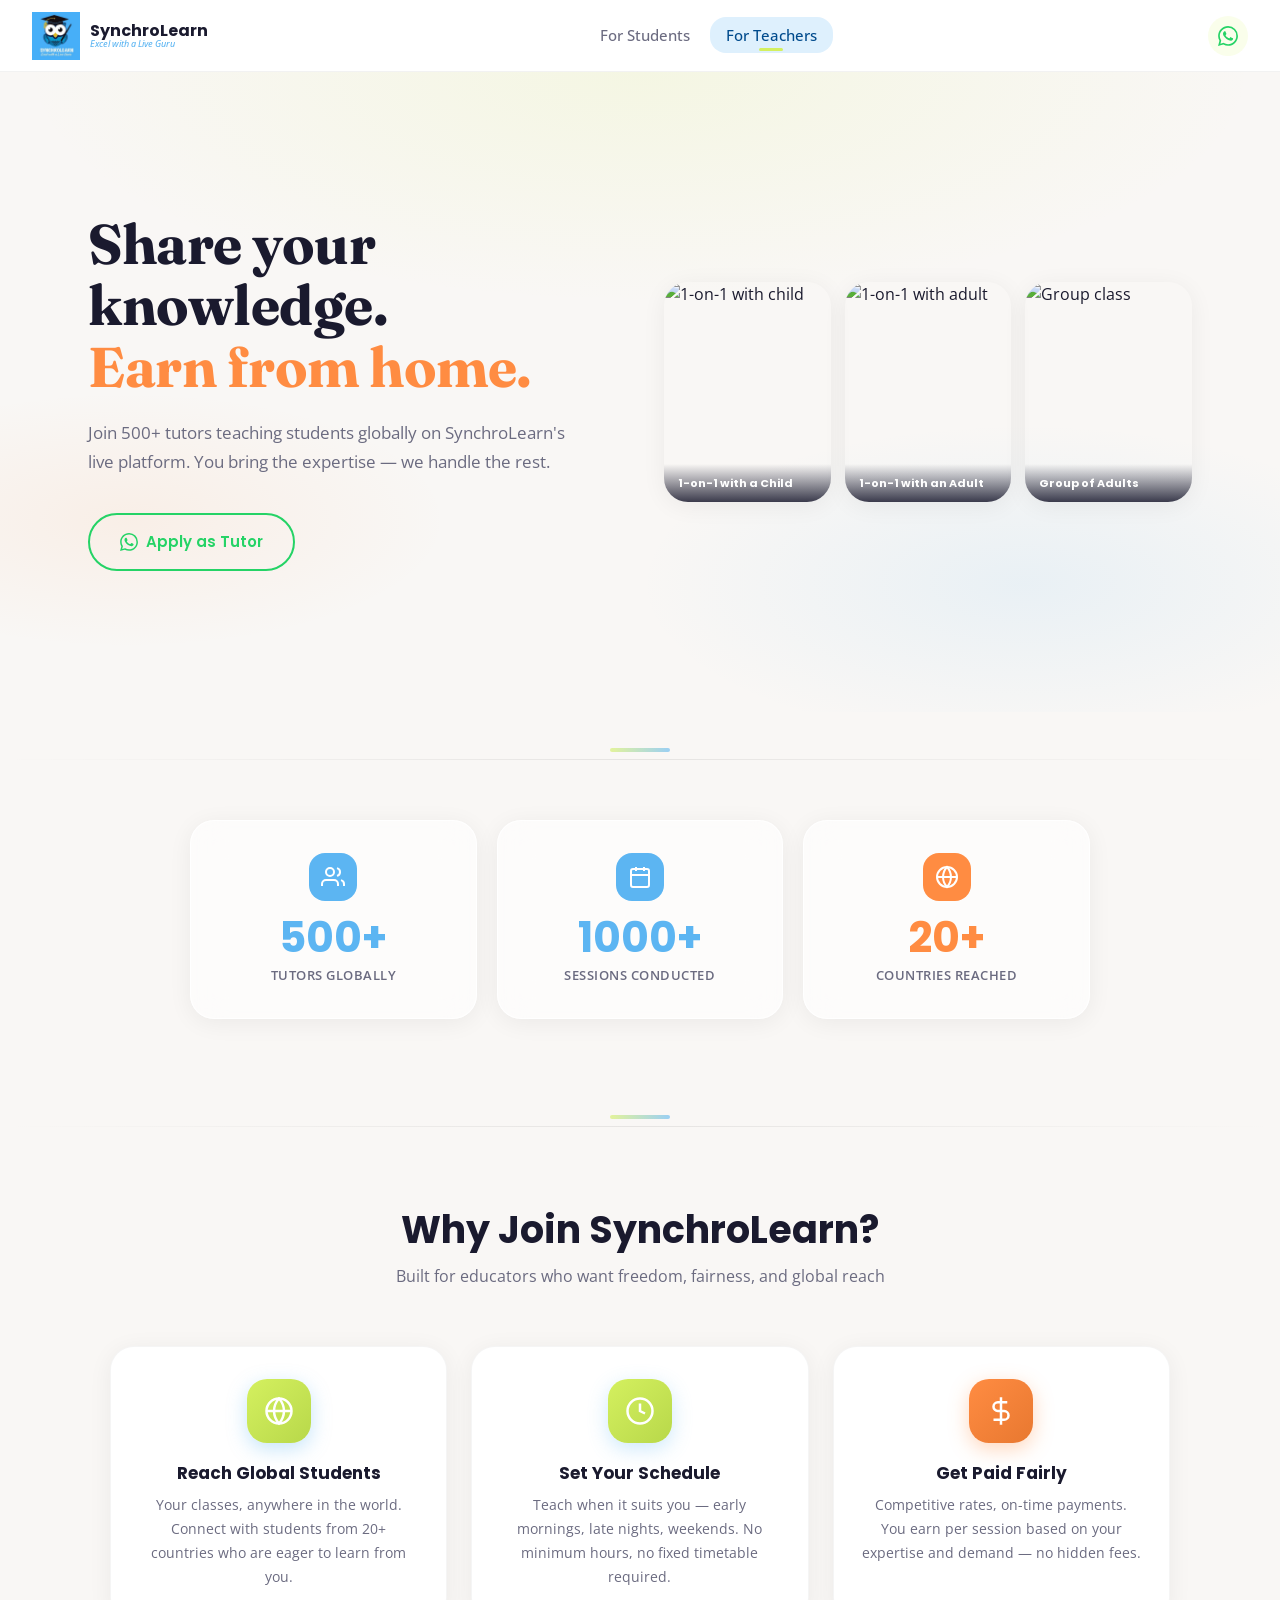
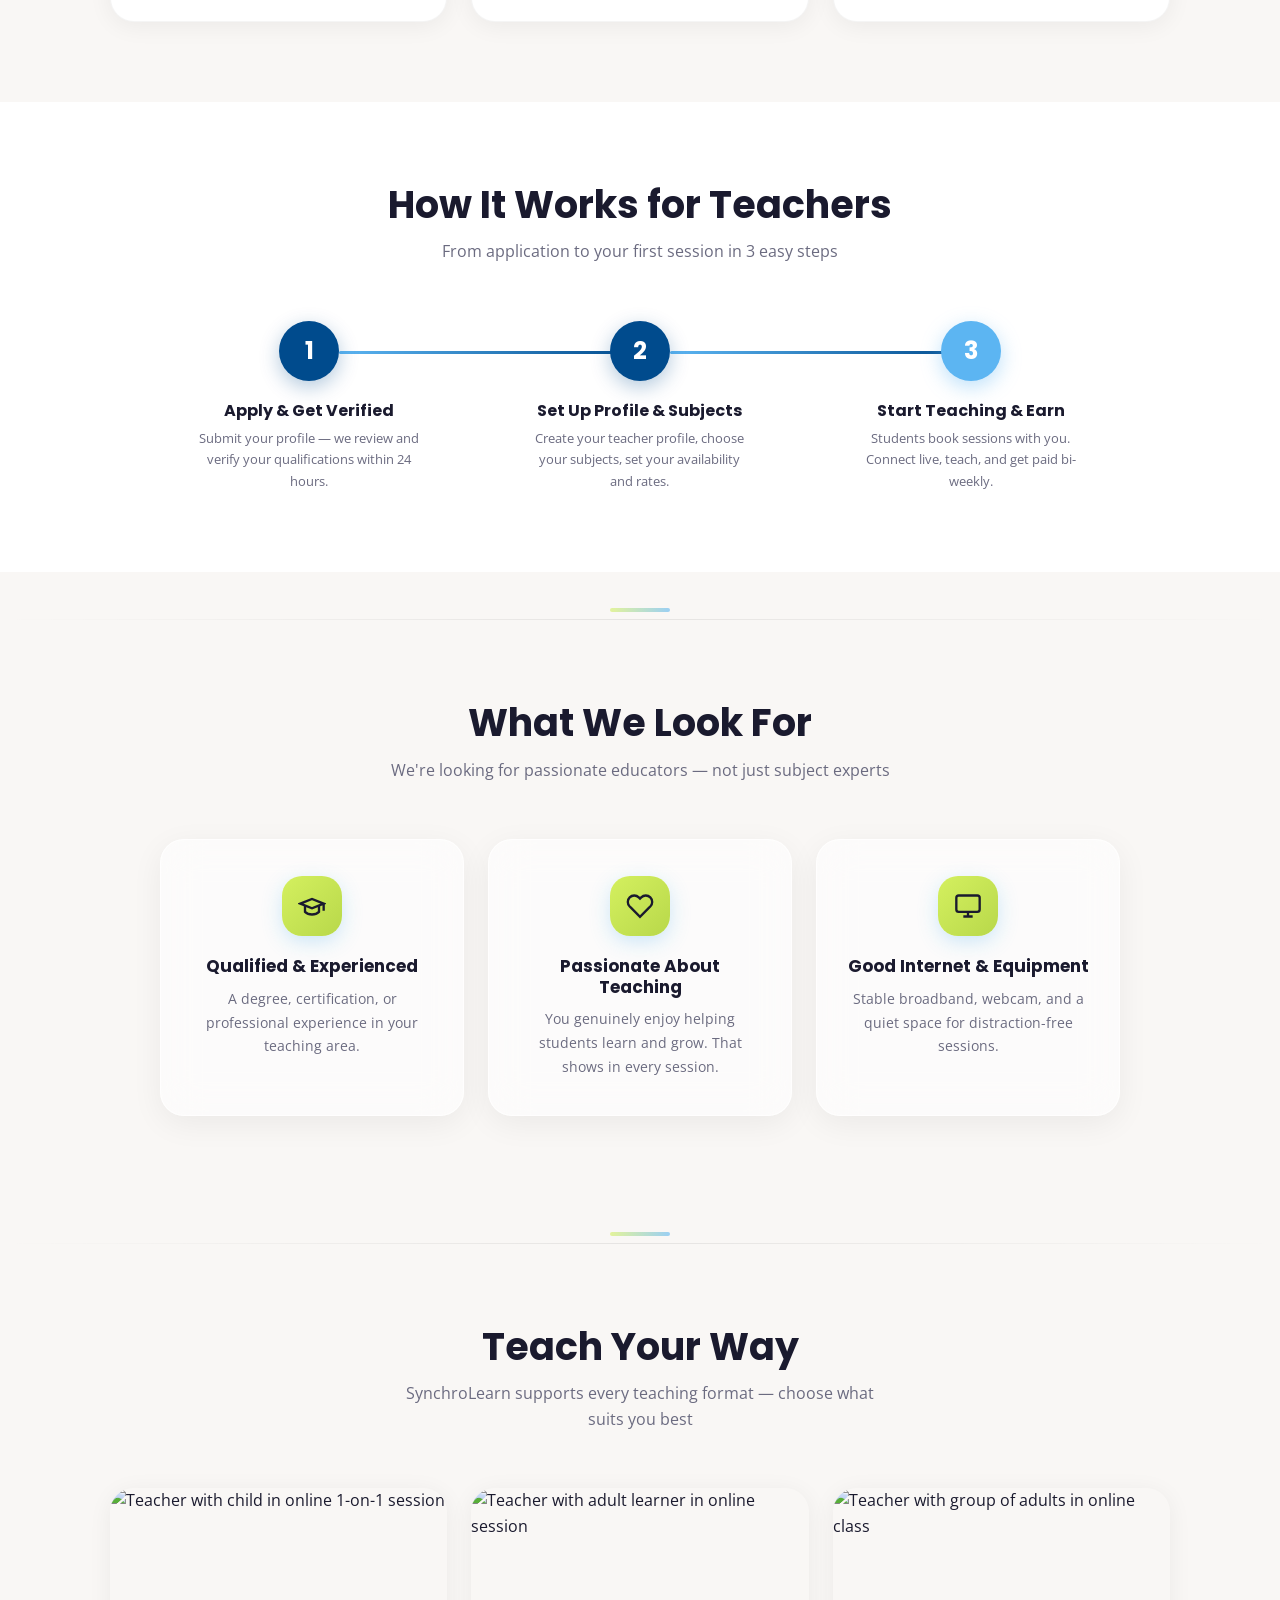
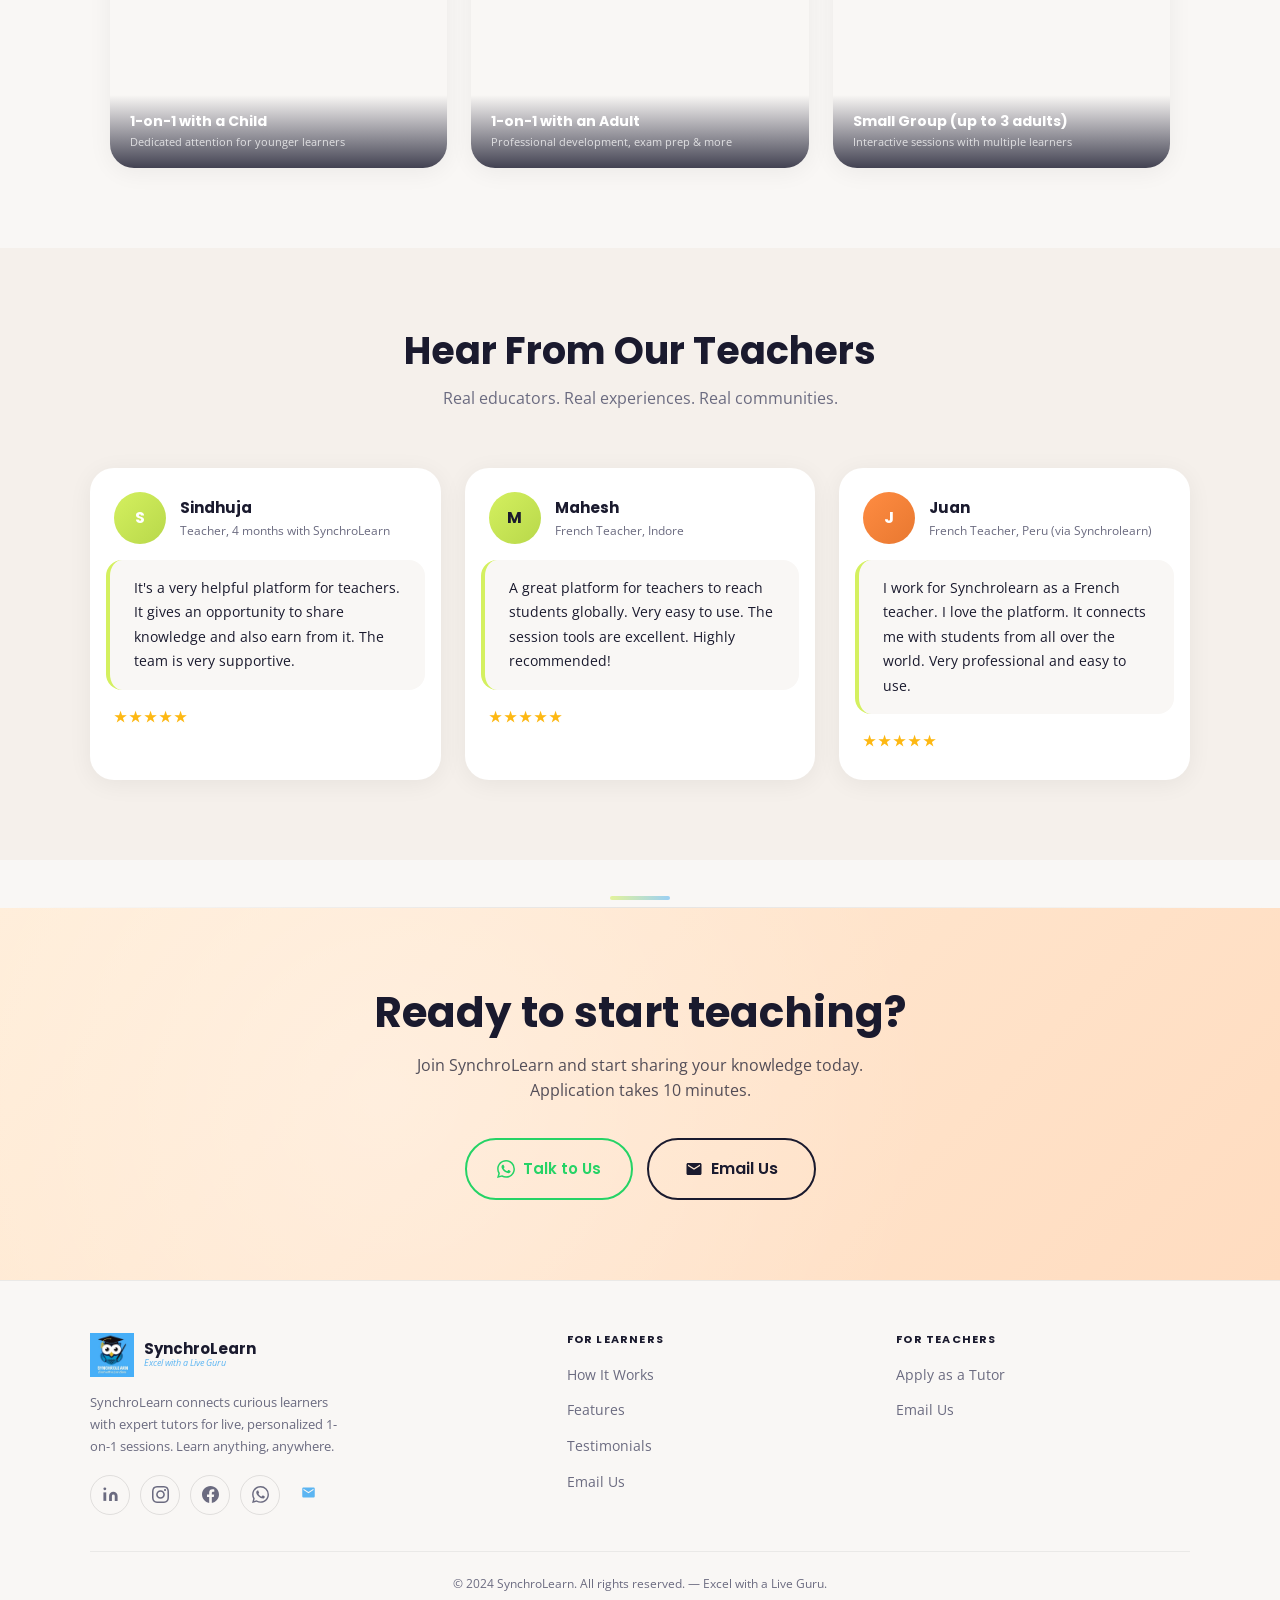
==== commit 78705fa2: "Remove irrelevant portrait photo from for-teachers hero, replace with 3 relevant teaching-mode cards" ====
--- a/for-teachers.html
+++ b/for-teachers.html
@@ -97,7 +97,7 @@
     /* ── HERO ── */
     .hero {
       position: relative;
-      min-height: 680px;
+      min-height: 640px;
       display: flex;
       align-items: center;
       overflow: hidden;
@@ -139,12 +139,30 @@
     .btn-email:hover { background: var(--sky); color: white; transform: translateY(-2px); }
     .btn-email:hover svg { color: white; }
     .btn-email svg { color: var(--sky); transition: color 0.2s; }
-    .btn-outline-sky { background: transparent; color: var(--sky); border: 2px solid var(--sky); }
-    .btn-outline-sky:hover { background: var(--sky); color: white; transform: translateY(-2px); }
-    .hero-illustration { position: relative; display: flex; align-items: center; justify-content: center; height: 500px; }
-    .hero-photo-wrapper { position: relative; z-index: 2; border-radius: 32px; overflow: hidden; box-shadow: var(--shadow-lg); }
-    .hero-photo { width: 380px; height: 460px; object-fit: cover; display: block; border-radius: 32px; }
-    .photo-glow { position: absolute; inset: -20px; border-radius: 48px; background: radial-gradient(ellipse at center, rgba(212,240,95,0.25) 0%, rgba(92,181,242,0.15) 40%, transparent 70%); pointer-events: none; z-index: -1; }
+
+    /* Hero right: 3 teaching mode cards */
+    .hero-modes { display: grid; grid-template-columns: repeat(3, 1fr); gap: 14px; }
+    .hero-mode-card {
+      border-radius: var(--radius);
+      overflow: hidden;
+      position: relative;
+      box-shadow: var(--shadow);
+    }
+    .hero-mode-card img {
+      width: 100%;
+      height: 220px;
+      object-fit: cover;
+      display: block;
+    }
+    .hero-mode-overlay {
+      position: absolute;
+      bottom: 0;
+      left: 0;
+      right: 0;
+      padding: 12px 14px;
+      background: linear-gradient(to top, rgba(26,26,46,0.85) 0%, transparent 100%);
+    }
+    .hero-mode-overlay h4 { font-size: 11px; font-weight: 700; color: white; line-height: 1.3; }
 
     /* Abstract shapes */
     .shape-circle { position: absolute; border-radius: 50%; }
@@ -377,10 +395,18 @@
         </a>
       </div>
     </div>
-    <div class="hero-illustration">
-      <div class="hero-photo-wrapper">
-        <img src="https://images.unsplash.com/photo-1601412436009-d964bd02edbc?w=760&h=920&fit=crop&crop=faces" alt="Teacher conducting online class on laptop" class="hero-photo"/>
-        <div class="photo-glow"></div>
+    <div class="hero-modes">
+      <div class="hero-mode-card">
+        <img src="https://images.unsplash.com/photo-1503676260728-1c00da094a0b?w=400&h=350&fit=crop" alt="1-on-1 with child" loading="lazy"/>
+        <div class="hero-mode-overlay"><h4>1-on-1 with a Child</h4></div>
+      </div>
+      <div class="hero-mode-card">
+        <img src="https://images.unsplash.com/photo-1524178232363-1fb2b075b655?w=400&h=350&fit=crop" alt="1-on-1 with adult" loading="lazy"/>
+        <div class="hero-mode-overlay"><h4>1-on-1 with an Adult</h4></div>
+      </div>
+      <div class="hero-mode-card">
+        <img src="https://images.unsplash.com/photo-1516321318423-f06f85e504b3?w=400&h=350&fit=crop" alt="Group class" loading="lazy"/>
+        <div class="hero-mode-overlay"><h4>Group of Adults</h4></div>
       </div>
     </div>
   </div>
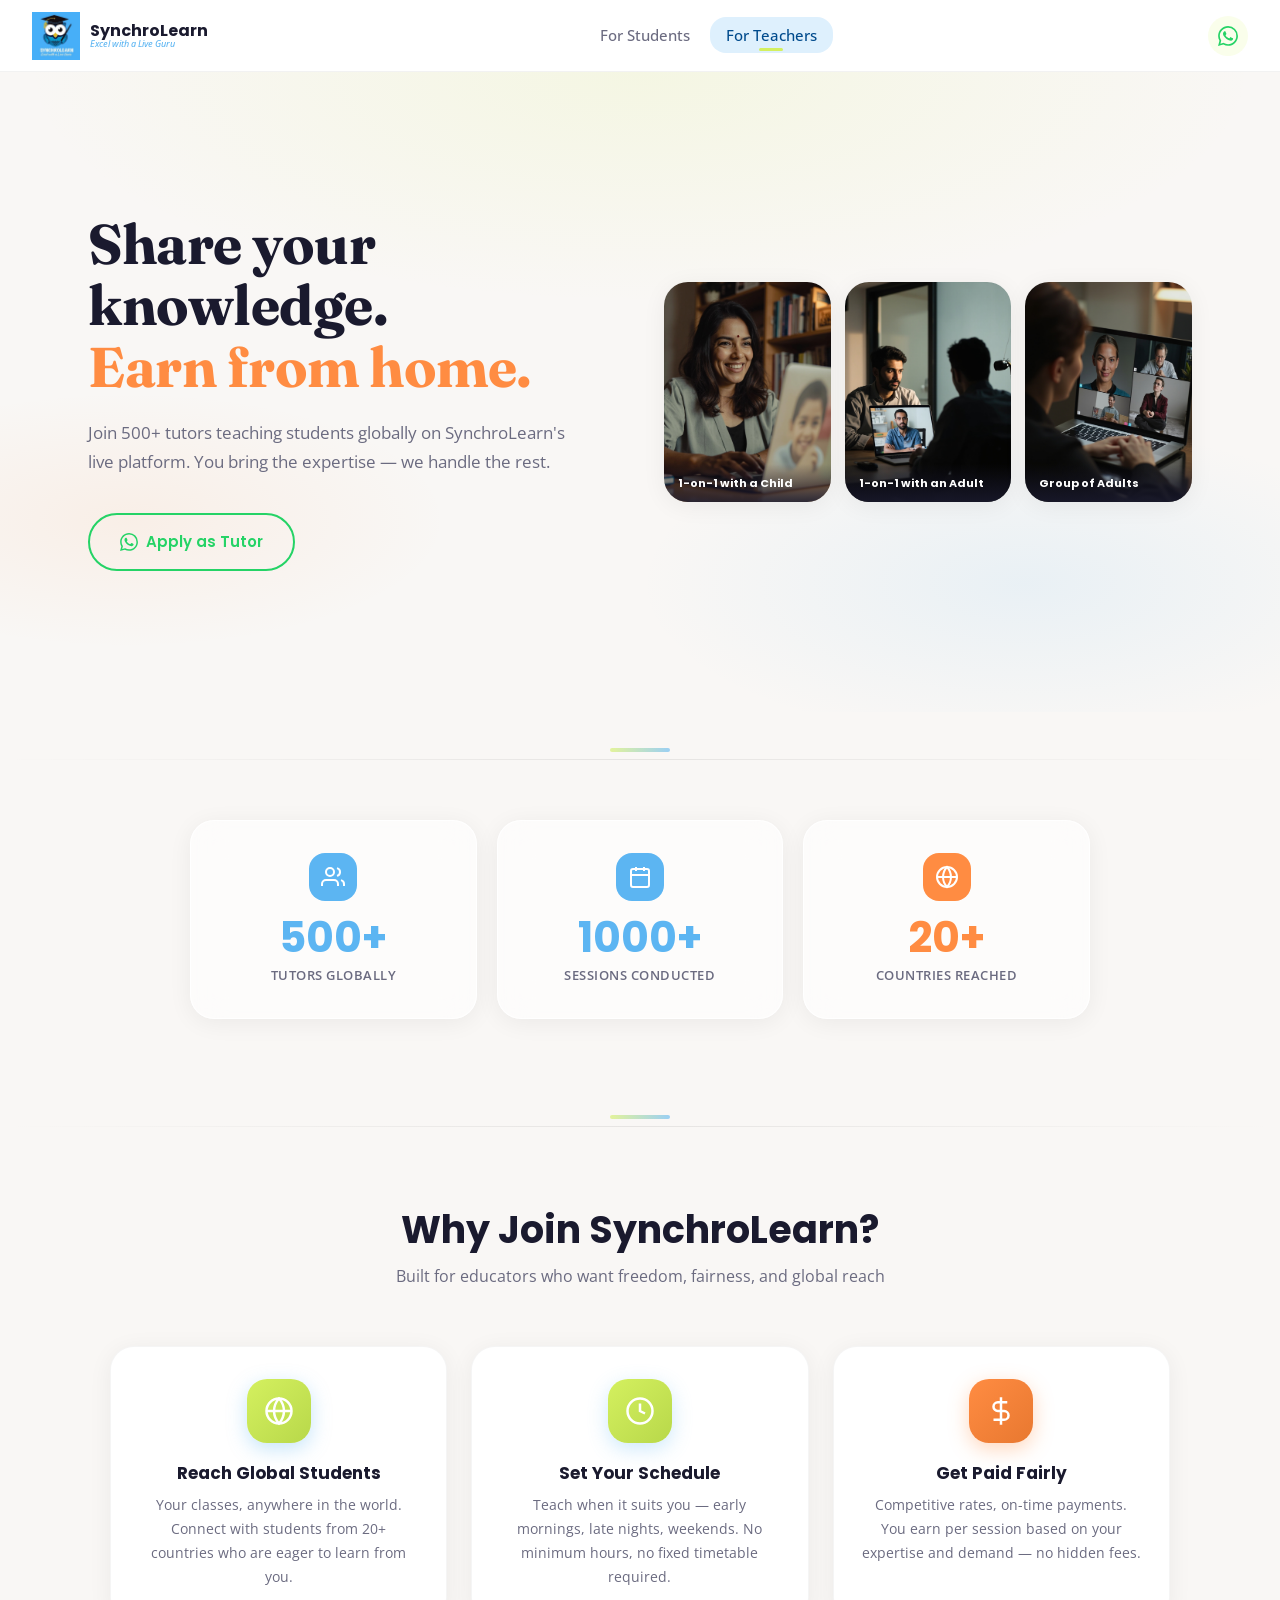
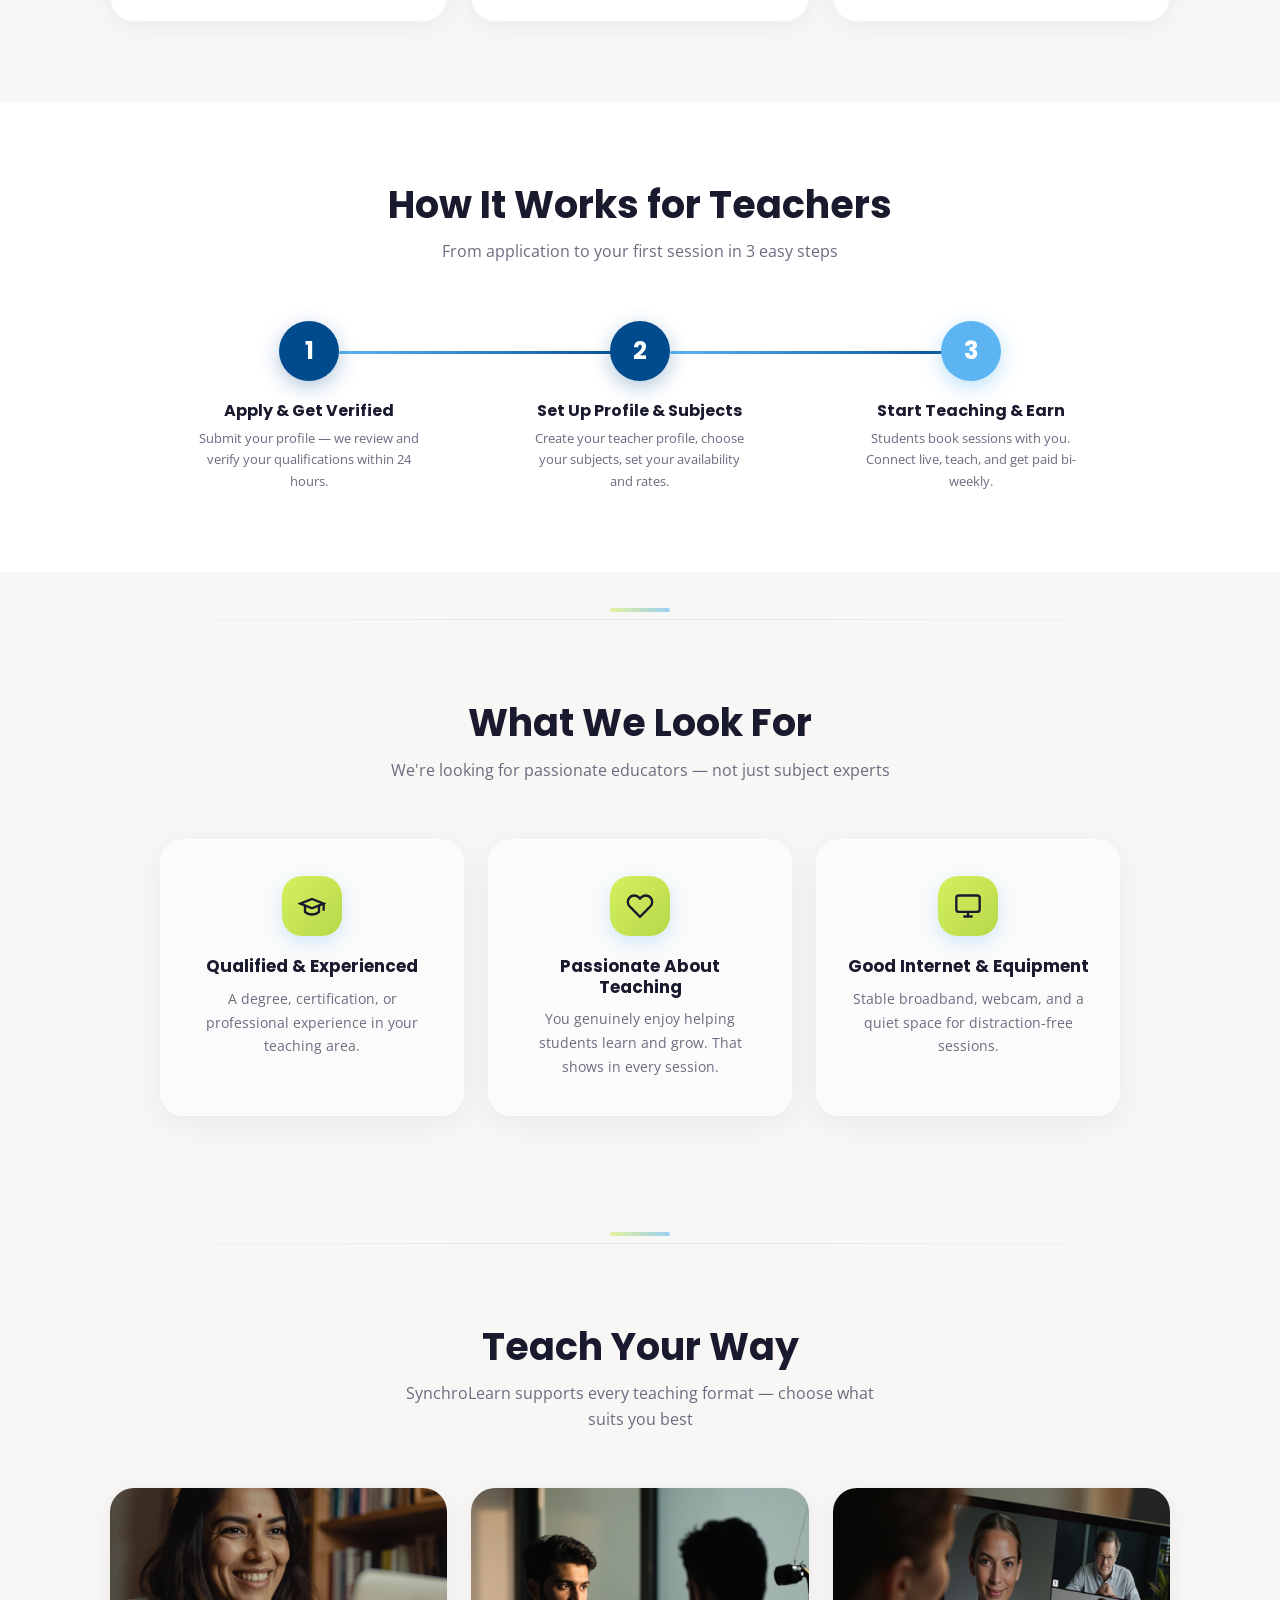
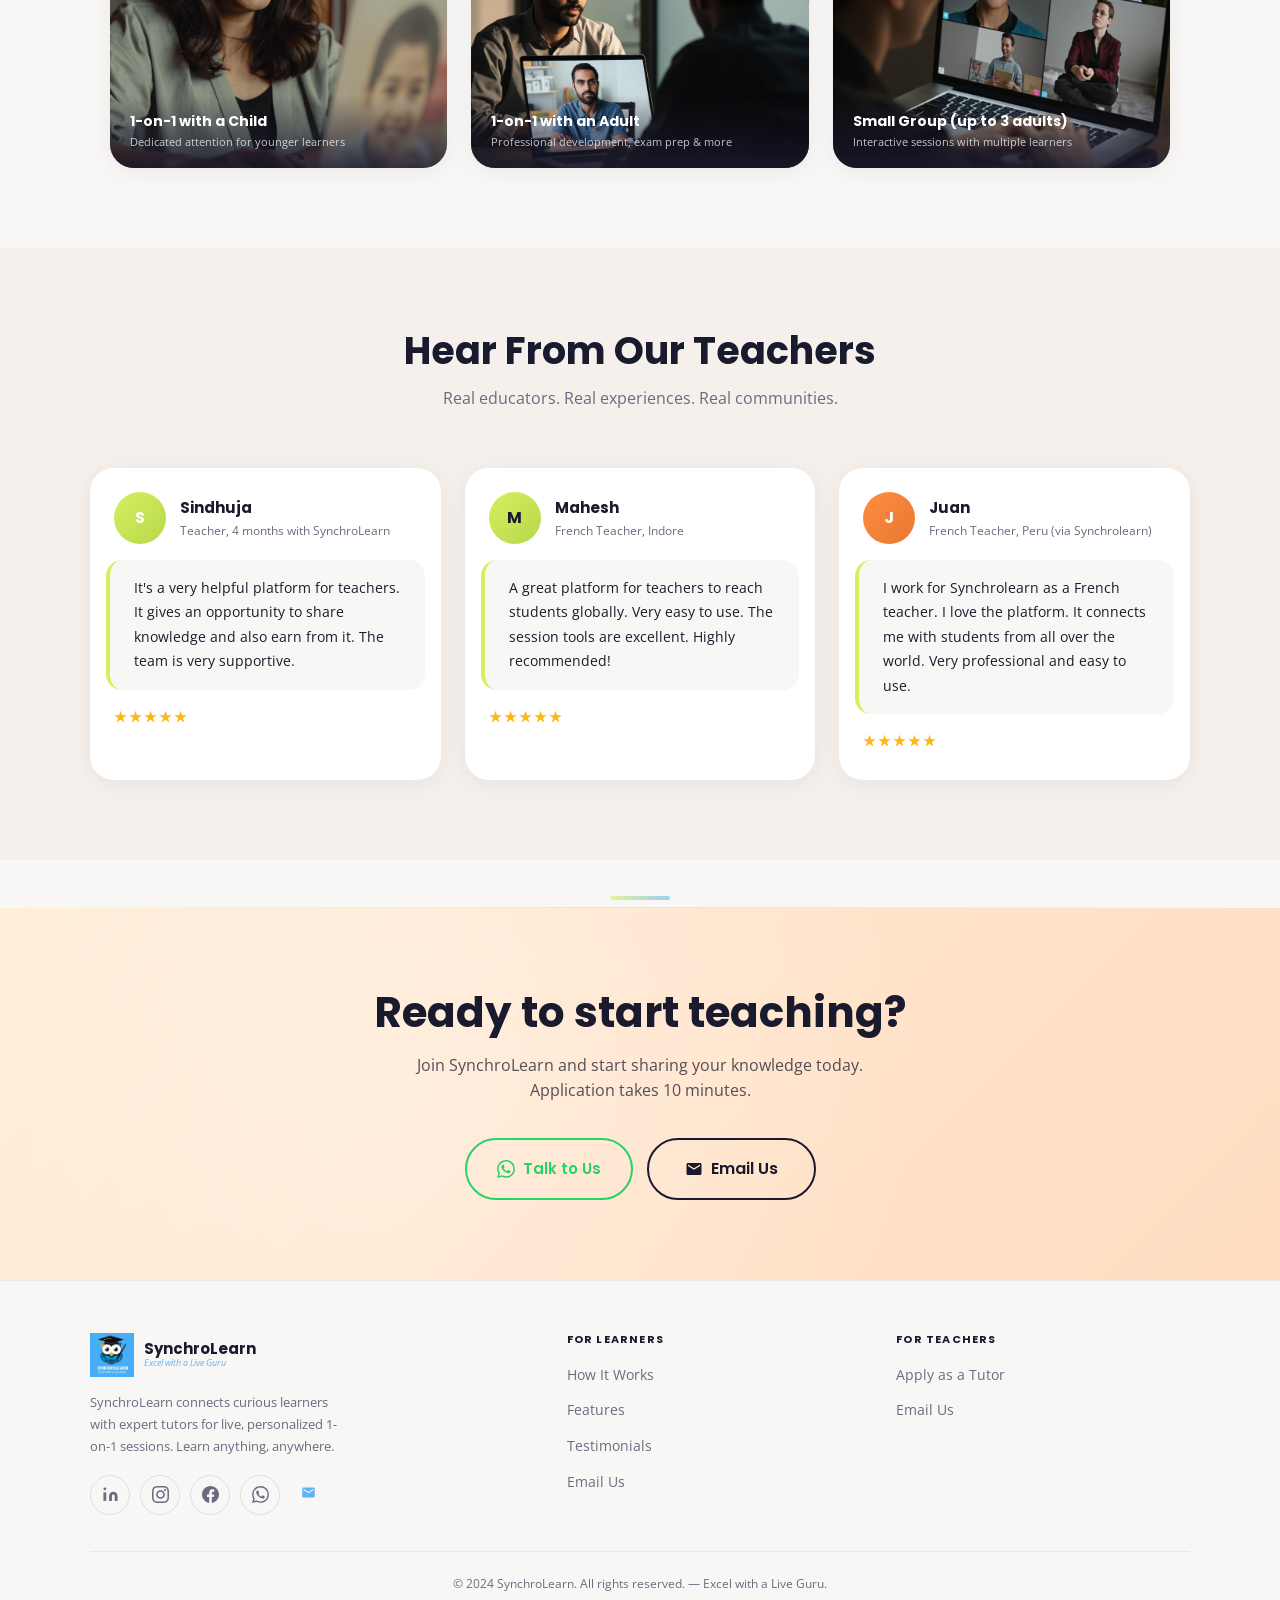
==== commit 77103ce0: "Deploy AI-generated images: index hero, student formats (1-on-1 + group), teacher modes (child, adul" ====
--- a/for-teachers.html
+++ b/for-teachers.html
@@ -397,15 +397,15 @@
     </div>
     <div class="hero-modes">
       <div class="hero-mode-card">
-        <img src="https://images.unsplash.com/photo-1503676260728-1c00da094a0b?w=400&h=350&fit=crop" alt="1-on-1 with child" loading="lazy"/>
+        <img src="images/teacher-child.jpg" alt="1-on-1 with child" loading="lazy"/>
         <div class="hero-mode-overlay"><h4>1-on-1 with a Child</h4></div>
       </div>
       <div class="hero-mode-card">
-        <img src="https://images.unsplash.com/photo-1524178232363-1fb2b075b655?w=400&h=350&fit=crop" alt="1-on-1 with adult" loading="lazy"/>
+        <img src="images/teacher-adult.jpg" alt="1-on-1 with adult" loading="lazy"/>
         <div class="hero-mode-overlay"><h4>1-on-1 with an Adult</h4></div>
       </div>
       <div class="hero-mode-card">
-        <img src="https://images.unsplash.com/photo-1516321318423-f06f85e504b3?w=400&h=350&fit=crop" alt="Group class" loading="lazy"/>
+        <img src="images/teacher-group.jpg" alt="Group class" loading="lazy"/>
         <div class="hero-mode-overlay"><h4>Group of Adults</h4></div>
       </div>
     </div>
@@ -544,29 +544,29 @@
     <h2>Teach Your Way</h2>
     <p>SynchroLearn supports every teaching format — choose what suits you best</p>
   </div>
-  <div class="modes-grid">
-    <div class="mode-card reveal">
-      <img src="https://images.unsplash.com/photo-1503676260728-1c00da094a0b?w=600&h=500&fit=crop" alt="Teacher with child in online 1-on-1 session" loading="lazy"/>
-      <div class="mode-overlay">
-        <h3>1-on-1 with a Child</h3>
-        <p>Dedicated attention for younger learners</p>
-      </div>
-    </div>
-    <div class="mode-card reveal">
-      <img src="https://images.unsplash.com/photo-1524178232363-1fb2b075b655?w=600&h=500&fit=crop" alt="Teacher with adult learner in online session" loading="lazy"/>
-      <div class="mode-overlay">
-        <h3>1-on-1 with an Adult</h3>
-        <p>Professional development, exam prep & more</p>
-      </div>
-    </div>
-    <div class="mode-card reveal">
-      <img src="https://images.unsplash.com/photo-1516321318423-f06f85e504b3?w=600&h=500&fit=crop" alt="Teacher with group of adults in online class" loading="lazy"/>
-      <div class="mode-overlay">
-        <h3>Small Group (up to 3 adults)</h3>
-        <p>Interactive sessions with multiple learners</p>
-      </div>
-    </div>
-  </div>
+    <div class="modes-grid">
+      <div class="mode-card reveal">
+        <img src="images/teacher-child.jpg" alt="Teacher with child in online 1-on-1 session" loading="lazy"/>
+        <div class="mode-overlay">
+          <h3>1-on-1 with a Child</h3>
+          <p>Dedicated attention for younger learners</p>
+        </div>
+      </div>
+      <div class="mode-card reveal">
+        <img src="images/teacher-adult.jpg" alt="Teacher with adult learner in online session" loading="lazy"/>
+        <div class="mode-overlay">
+          <h3>1-on-1 with an Adult</h3>
+          <p>Professional development, exam prep & more</p>
+        </div>
+      </div>
+      <div class="mode-card reveal">
+        <img src="images/teacher-group.jpg" alt="Teacher with group of adults in online class" loading="lazy"/>
+        <div class="mode-overlay">
+          <h3>Small Group (up to 3 adults)</h3>
+          <p>Interactive sessions with multiple learners</p>
+        </div>
+      </div>
+    </div>
 </section>
 
 <!-- TESTIMONIALS -->
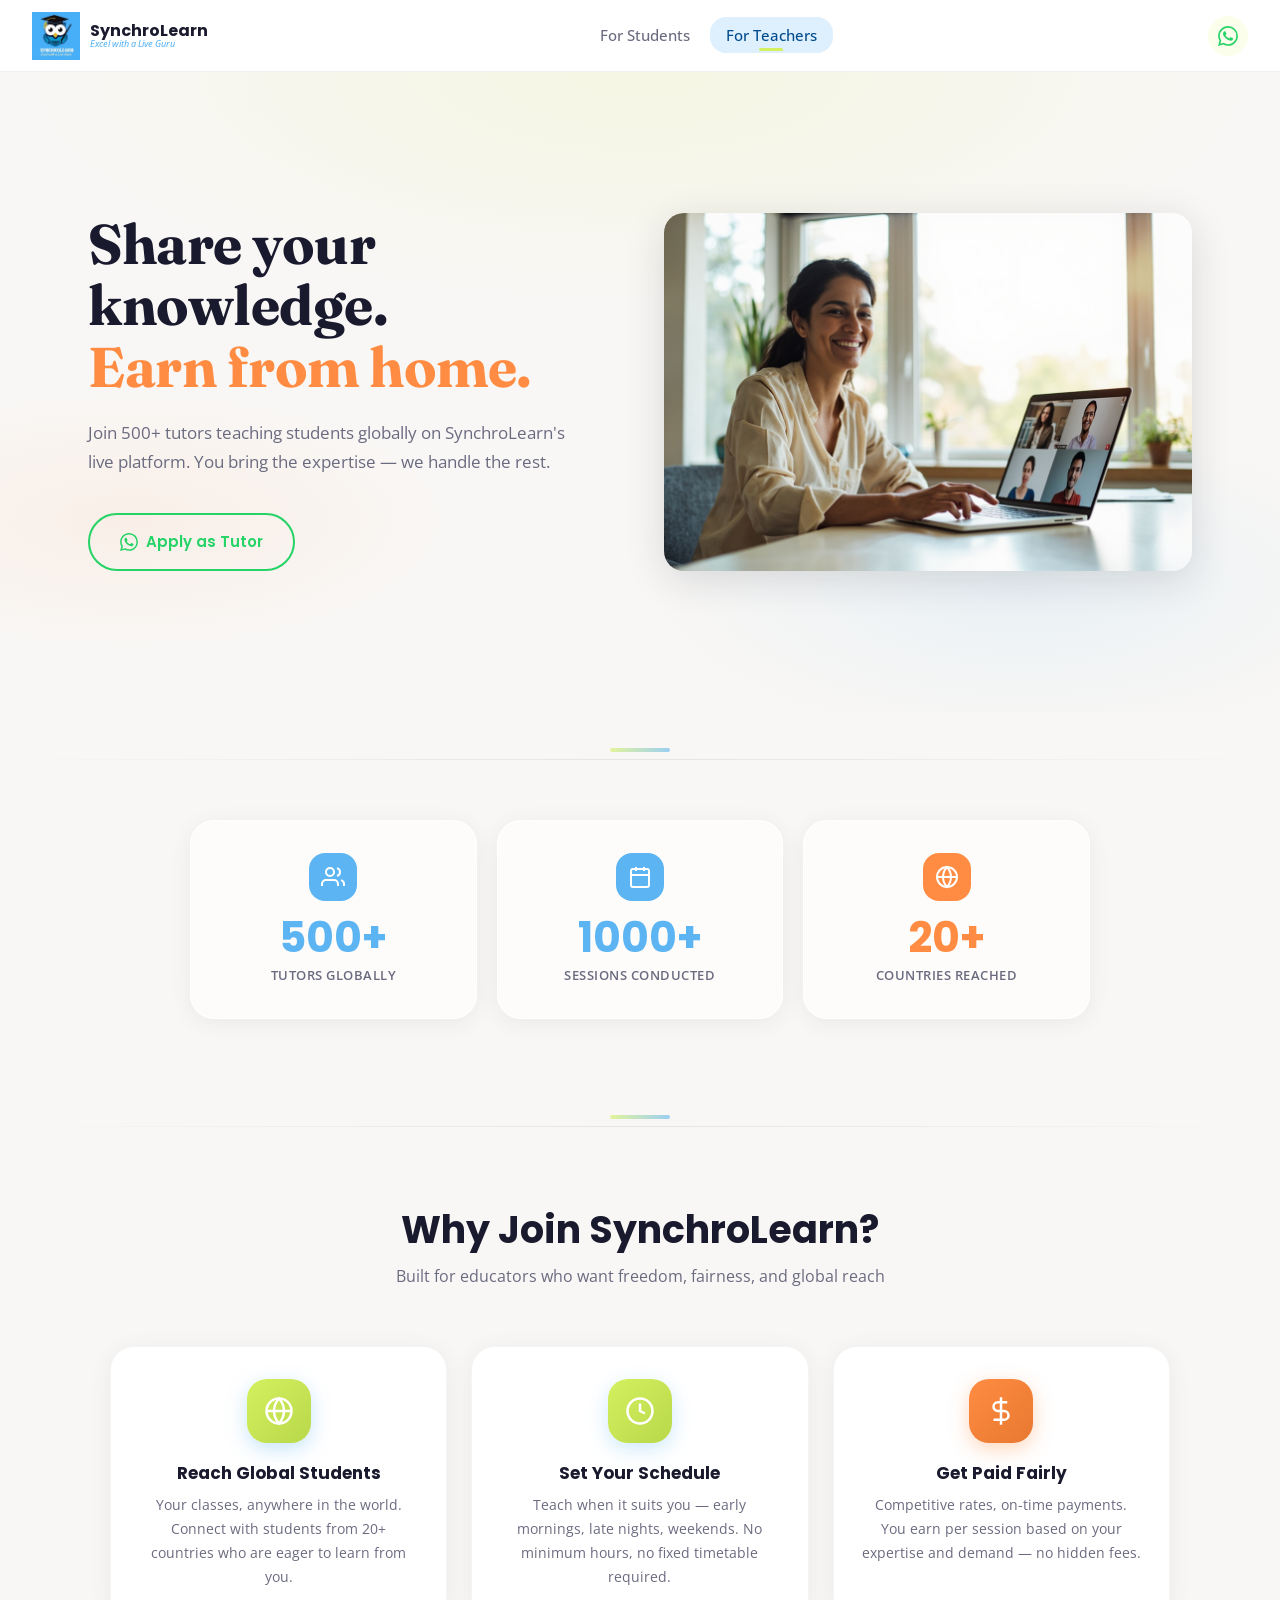
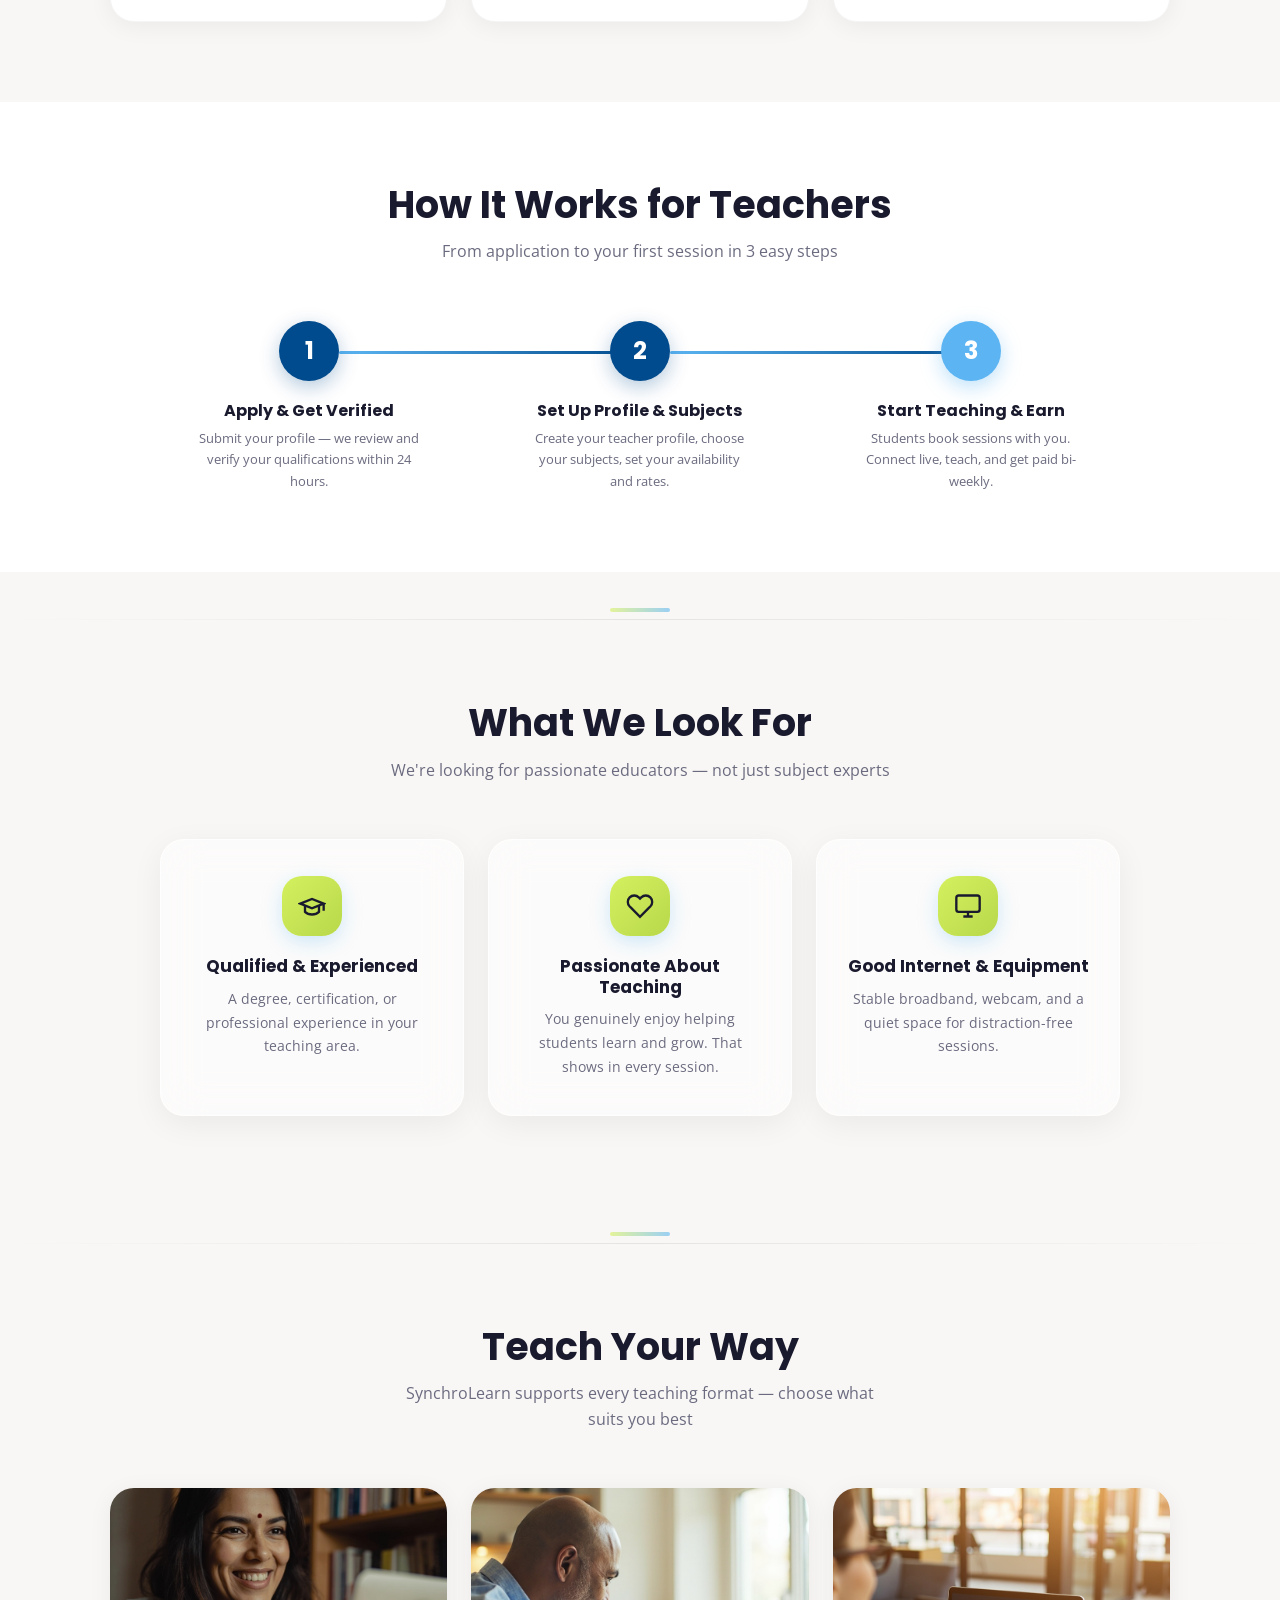
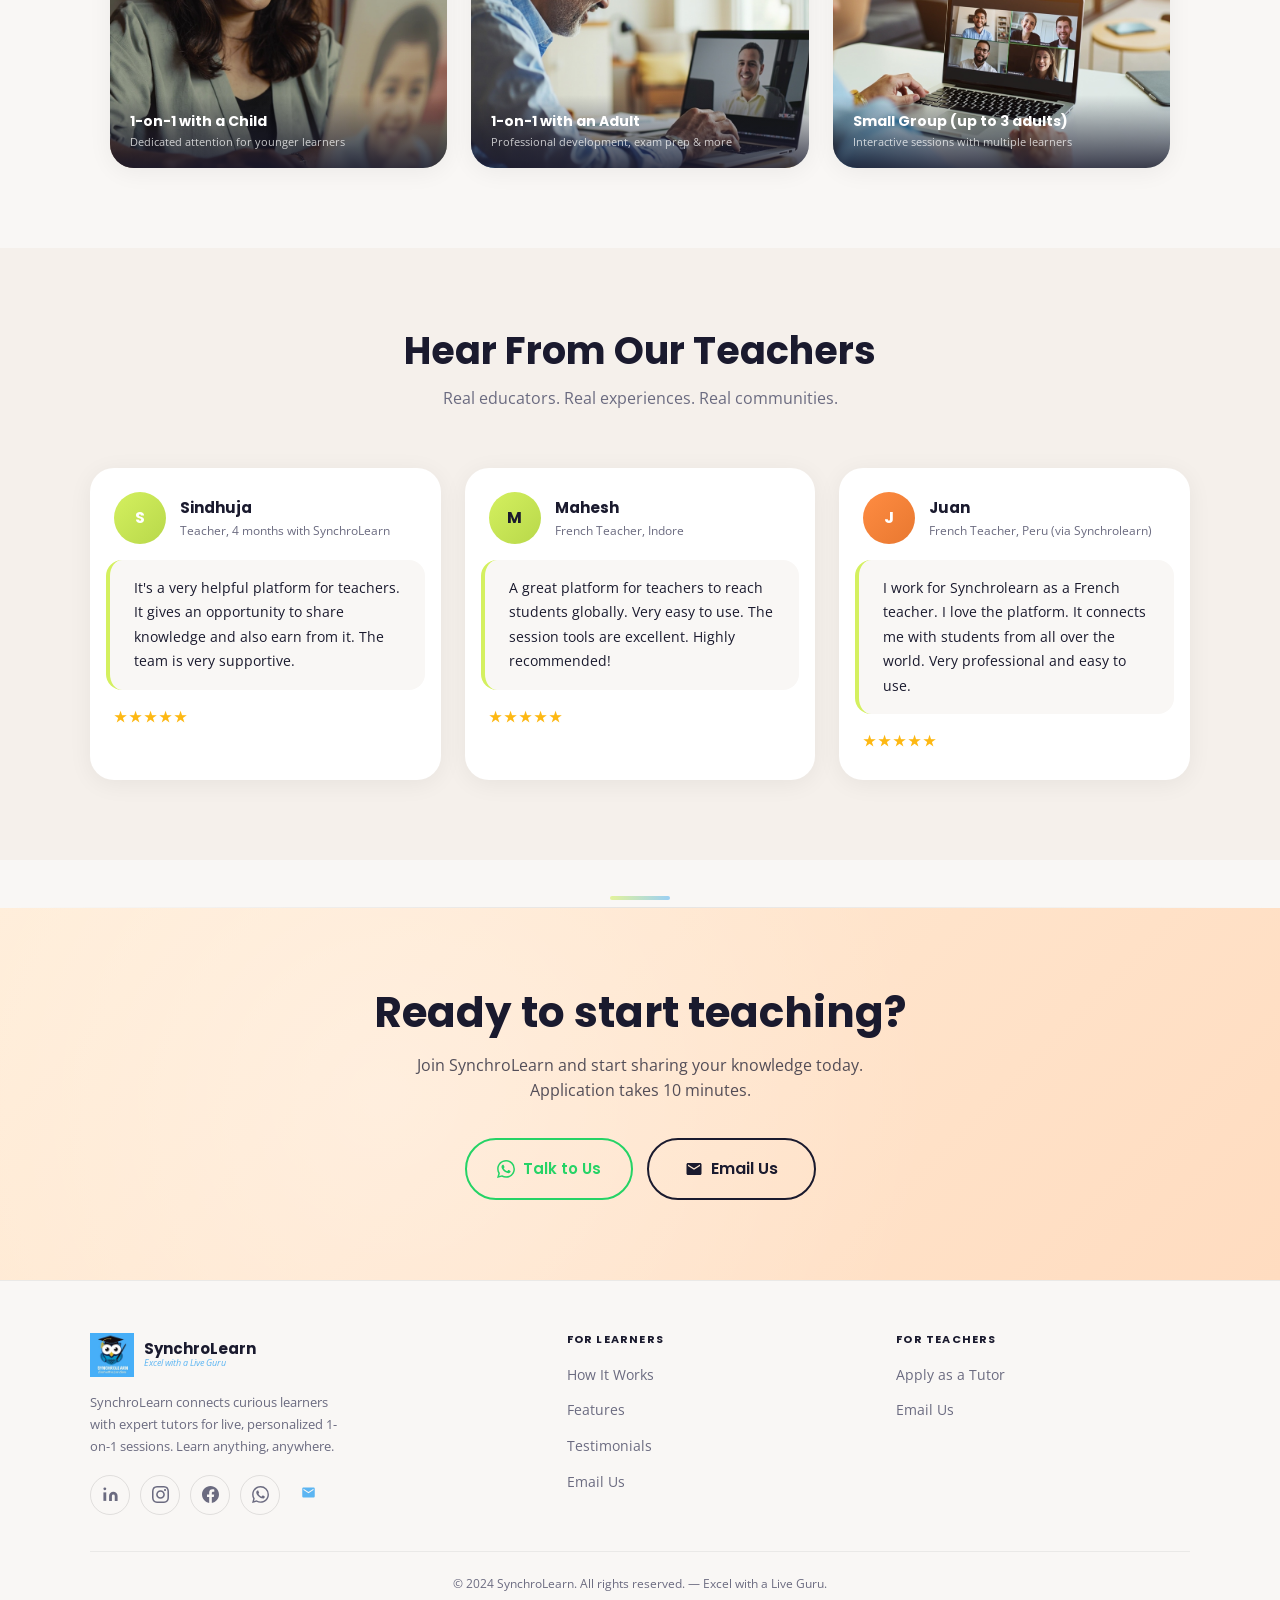
==== commit 667d79f6: "Fix images: student hero (2-col layout), kid looking at screen (1-on-1), online-only group call, tea" ====
--- a/for-teachers.html
+++ b/for-teachers.html
@@ -164,6 +164,21 @@
     }
     .hero-mode-overlay h4 { font-size: 11px; font-weight: 700; color: white; line-height: 1.3; }
 
+    /* Hero right: single image */
+    .hero-image-single {
+      border-radius: 20px;
+      overflow: hidden;
+      box-shadow: 0 8px 40px rgba(26,26,46,0.14);
+      height: 100%;
+      max-height: 480px;
+    }
+    .hero-image-single img {
+      width: 100%;
+      height: 100%;
+      object-fit: cover;
+      display: block;
+    }
+
     /* Abstract shapes */
     .shape-circle { position: absolute; border-radius: 50%; }
     .shape-rect { position: absolute; border-radius: 24px; }
@@ -395,19 +410,8 @@
         </a>
       </div>
     </div>
-    <div class="hero-modes">
-      <div class="hero-mode-card">
-        <img src="images/teacher-child.jpg" alt="1-on-1 with child" loading="lazy"/>
-        <div class="hero-mode-overlay"><h4>1-on-1 with a Child</h4></div>
-      </div>
-      <div class="hero-mode-card">
-        <img src="images/teacher-adult.jpg" alt="1-on-1 with adult" loading="lazy"/>
-        <div class="hero-mode-overlay"><h4>1-on-1 with an Adult</h4></div>
-      </div>
-      <div class="hero-mode-card">
-        <img src="images/teacher-group.jpg" alt="Group class" loading="lazy"/>
-        <div class="hero-mode-overlay"><h4>Group of Adults</h4></div>
-      </div>
+    <div class="hero-image-single">
+      <img src="images/teacher-hero.jpg" alt="SynchroLearn teacher conducting online class" loading="eager"/>
     </div>
   </div>
 </section>
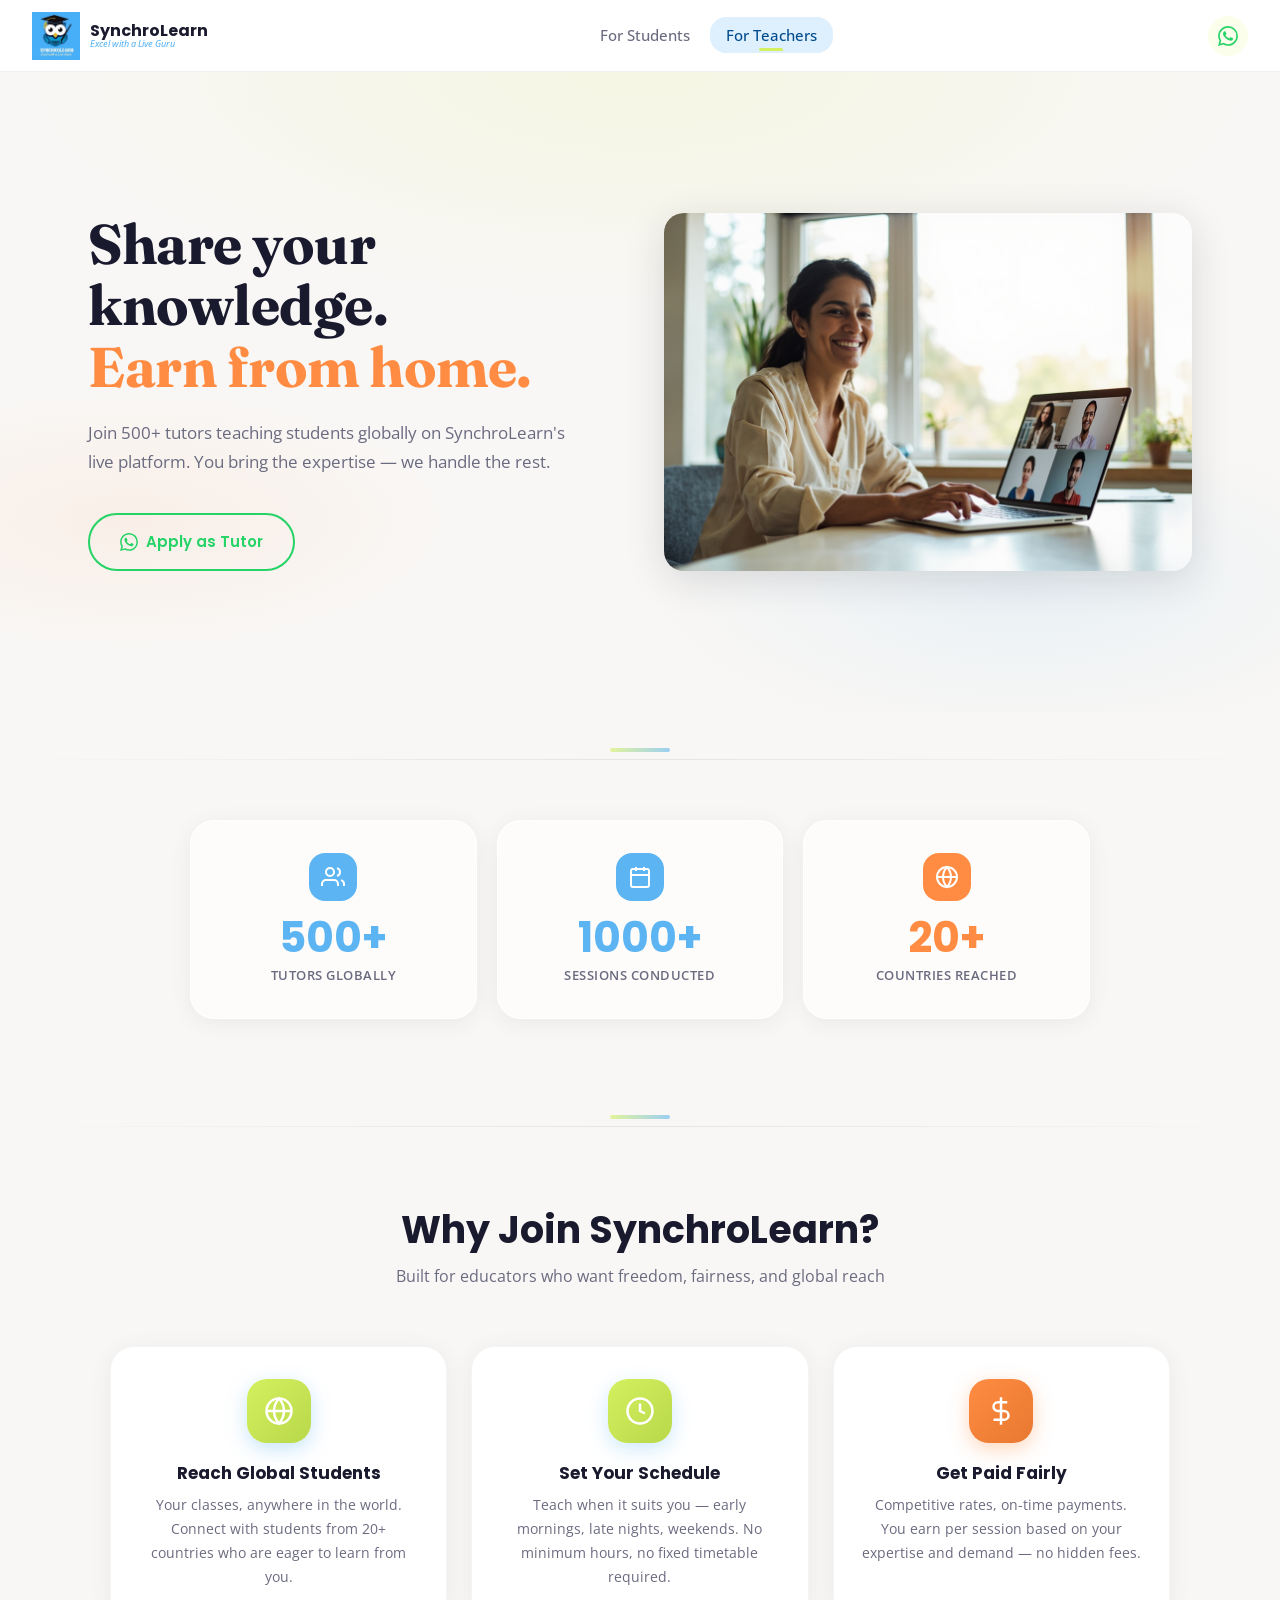
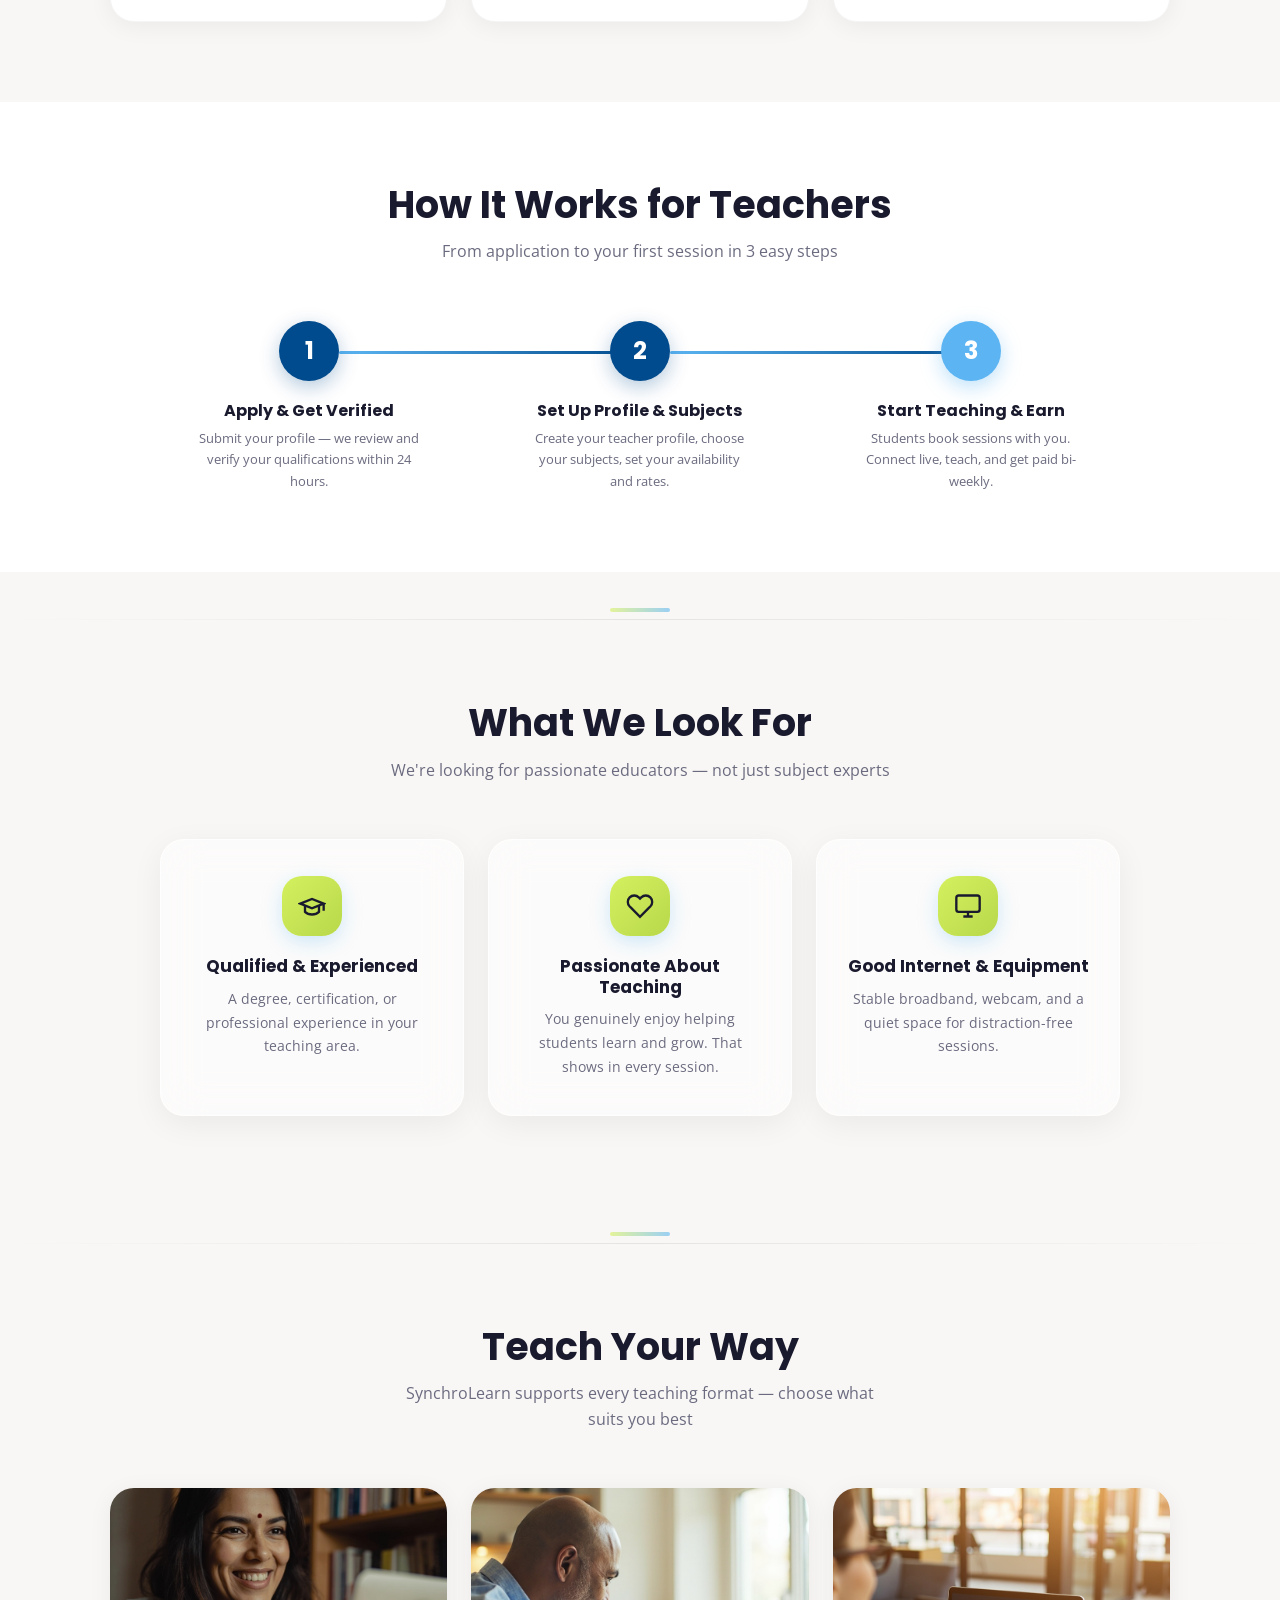
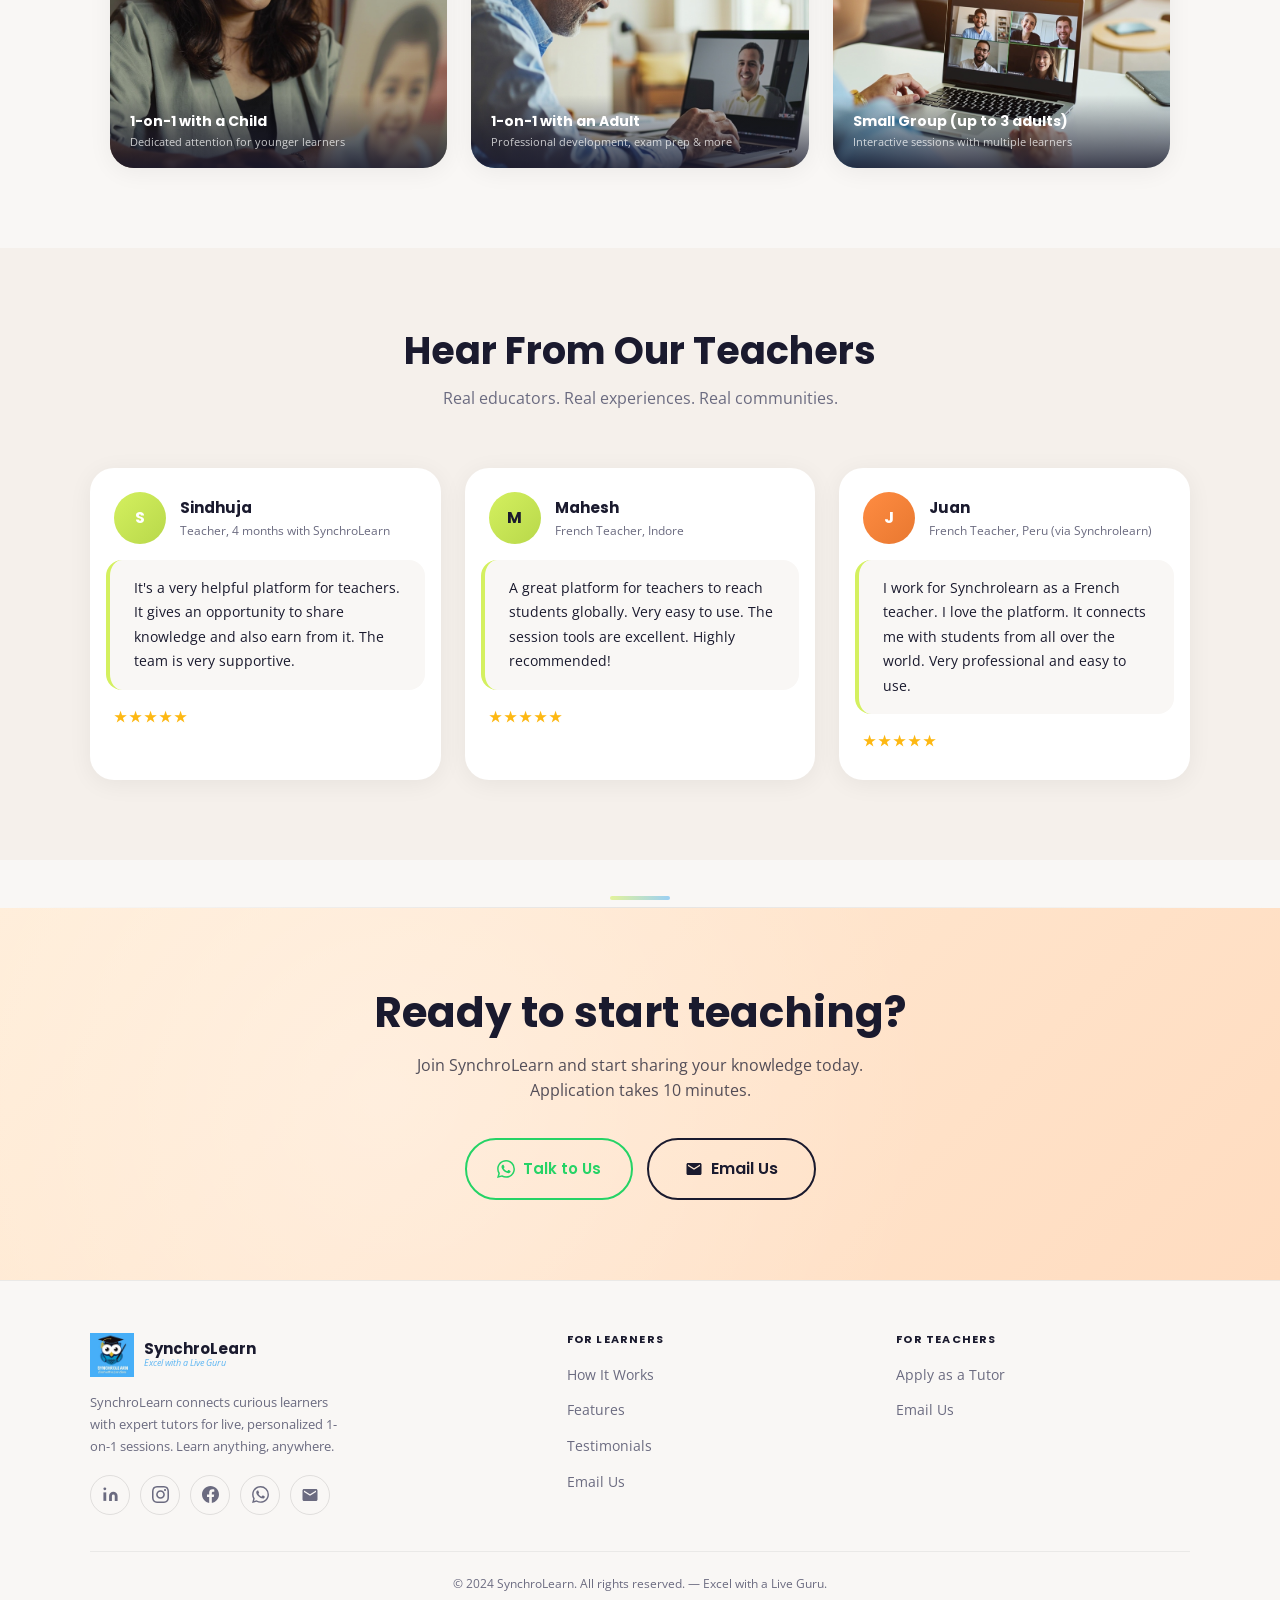
==== commit c0a461d1: "Fix email icon size match other social icons, align footer icons CSS" ====
--- a/for-teachers.html
+++ b/for-teachers.html
@@ -42,6 +42,9 @@
     body { font-family: 'Open Sans', sans-serif; background: var(--cream); color: var(--navy); line-height: 1.6; -webkit-font-smoothing: antialiased; overflow-x: hidden; }
     h1,h2,h3,h4 { font-family: 'Poppins', sans-serif; line-height: 1.2; }
 
+/* ── FOCUS-VISIBLE ── */
+    :focus-visible { outline: 3px solid var(--sky); outline-offset: 3px; border-radius: 4px; }
+
     /* ── ANIMATIONS ── */
     .reveal { opacity: 0; transform: translateY(30px); transition: opacity 0.6s ease-out, transform 0.6s ease-out; }
     .reveal.visible { opacity: 1; transform: translateY(0); }
@@ -672,8 +675,8 @@
         <a href="https://wa.me/919791018666" aria-label="WhatsApp" target="_blank" rel="noopener">
           <svg viewBox="0 0 24 24" fill="currentColor" width="17" height="17"><path d="M17.472 14.382c-.297-.149-1.758-.867-2.03-.967-.273-.099-.471-.148-.67.15-.197.297-.767.966-.94 1.164-.173.199-.347.223-.644.075-.297-.15-1.255-.463-2.39-1.475-.883-.788-1.48-1.761-1.653-2.059-.173-.297-.018-.458.13-.606.134-.133.298-.347.446-.52.149-.174.198-.298.298-.497.099-.198.05-.371-.025-.52-.075-.149-.669-1.612-.916-2.207-.242-.579-.487-.5-.669-.51-.173-.008-.371-.01-.57-.01-.198 0-.52.074-.792.372-.272.297-1.04 1.016-1.04 2.479 0 1.462 1.065 2.875 1.213 3.074.149.198 2.096 3.2 5.077 4.487.709.306 1.262.489 1.694.625.712.227 1.36.195 1.871.118.571-.085 1.758-.719 2.006-1.413.248-.694.248-1.289.173-1.413-.074-.124-.272-.198-.57-.347m-5.421 7.403h-.004a9.87 9.87 0 01-5.031-1.378l-.361-.214-3.741.982.998-3.648-.235-.374a9.86 9.86 0 01-1.51-5.26c.001-5.45 4.436-9.884 9.888-9.884 2.64 0 5.122 1.03 6.988 2.898a9.825 9.825 0 012.893 6.994c-.003 5.45-4.437 9.884-9.885 9.884m8.413-18.297A11.815 11.815 0 0012.05 0C5.495 0 .16 5.335.157 11.892c0 2.096.547 4.142 1.588 5.945L.057 24l6.305-1.654a11.882 11.882 0 005.683 1.448h.005c6.554 0 11.89-5.335 11.893-11.893a11.821 11.821 0 00-3.48-8.413z"/></svg>
         </a>
-        <a href="mailto:liveguru.in@gmail.com" class="btn-email" aria-label="Email" target="_blank" rel="noopener" style="display:inline-flex;align-items:center;justify-content:center;width:36px;height:36px;border-radius:50%;border:1px solid var(--border-strong);text-decoration:none;transition:var(--transition);color:var(--sky);">
-          <svg width="15" height="15" viewBox="0 0 24 24" fill="currentColor"><path d="M20 4H4c-1.1 0-2 .9-2 2v12c0 1.1.9 2 2 2h16c1.1 0 2-.9 2-2V6c0-1.1-.9-2-2-2zm0 4l-8 5-8-5V6l8 5 8-5v2z"/></svg>
+<a href="mailto:liveguru.in@gmail.com" aria-label="Email" target="_blank" rel="noopener">
+          <svg width="18" height="18" viewBox="0 0 24 24" fill="currentColor"><path d="M20 4H4c-1.1 0-2 .9-2 2v12c0 1.1.9 2 2 2h16c1.1 0 2-.9 2-2V6c0-1.1-.9-2-2-2zm0 4l-8 5-8-5V6l8 5 8-5v2z"/></svg>
         </a>
       </div>
     </div>
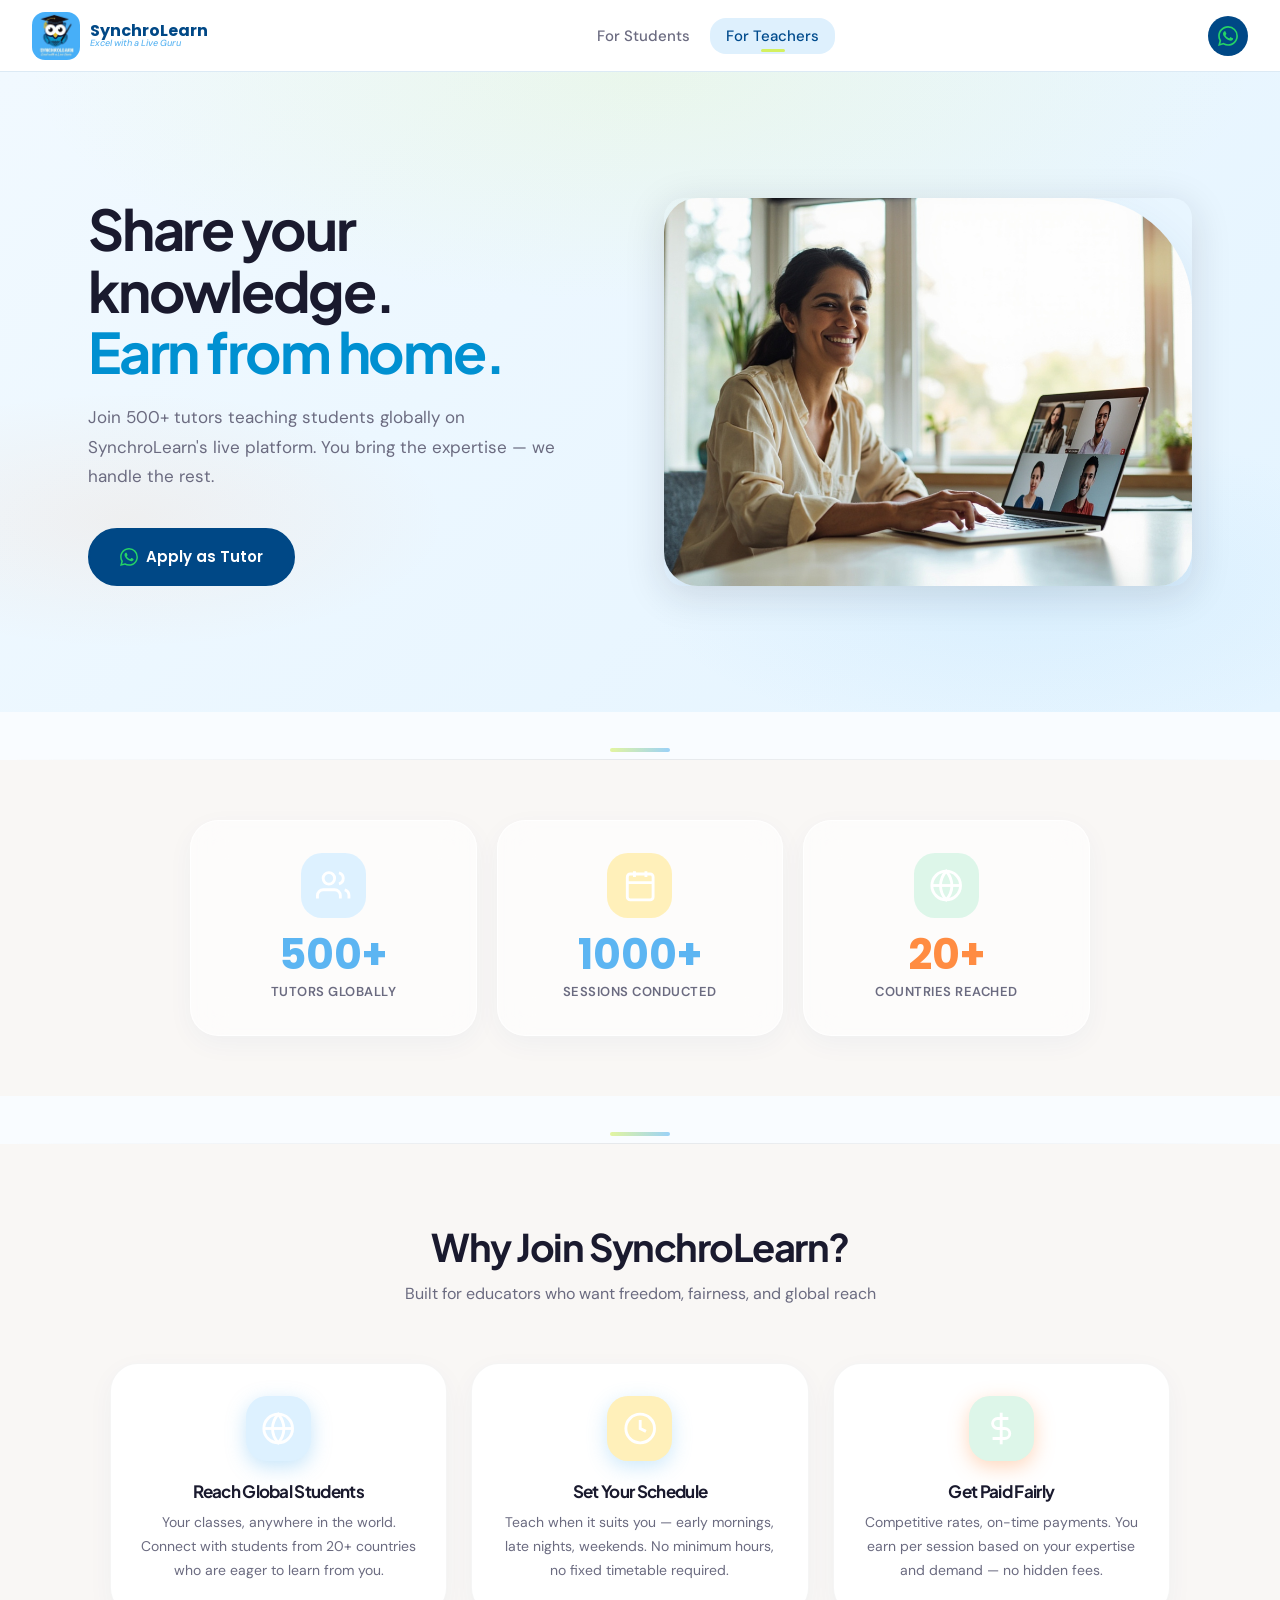
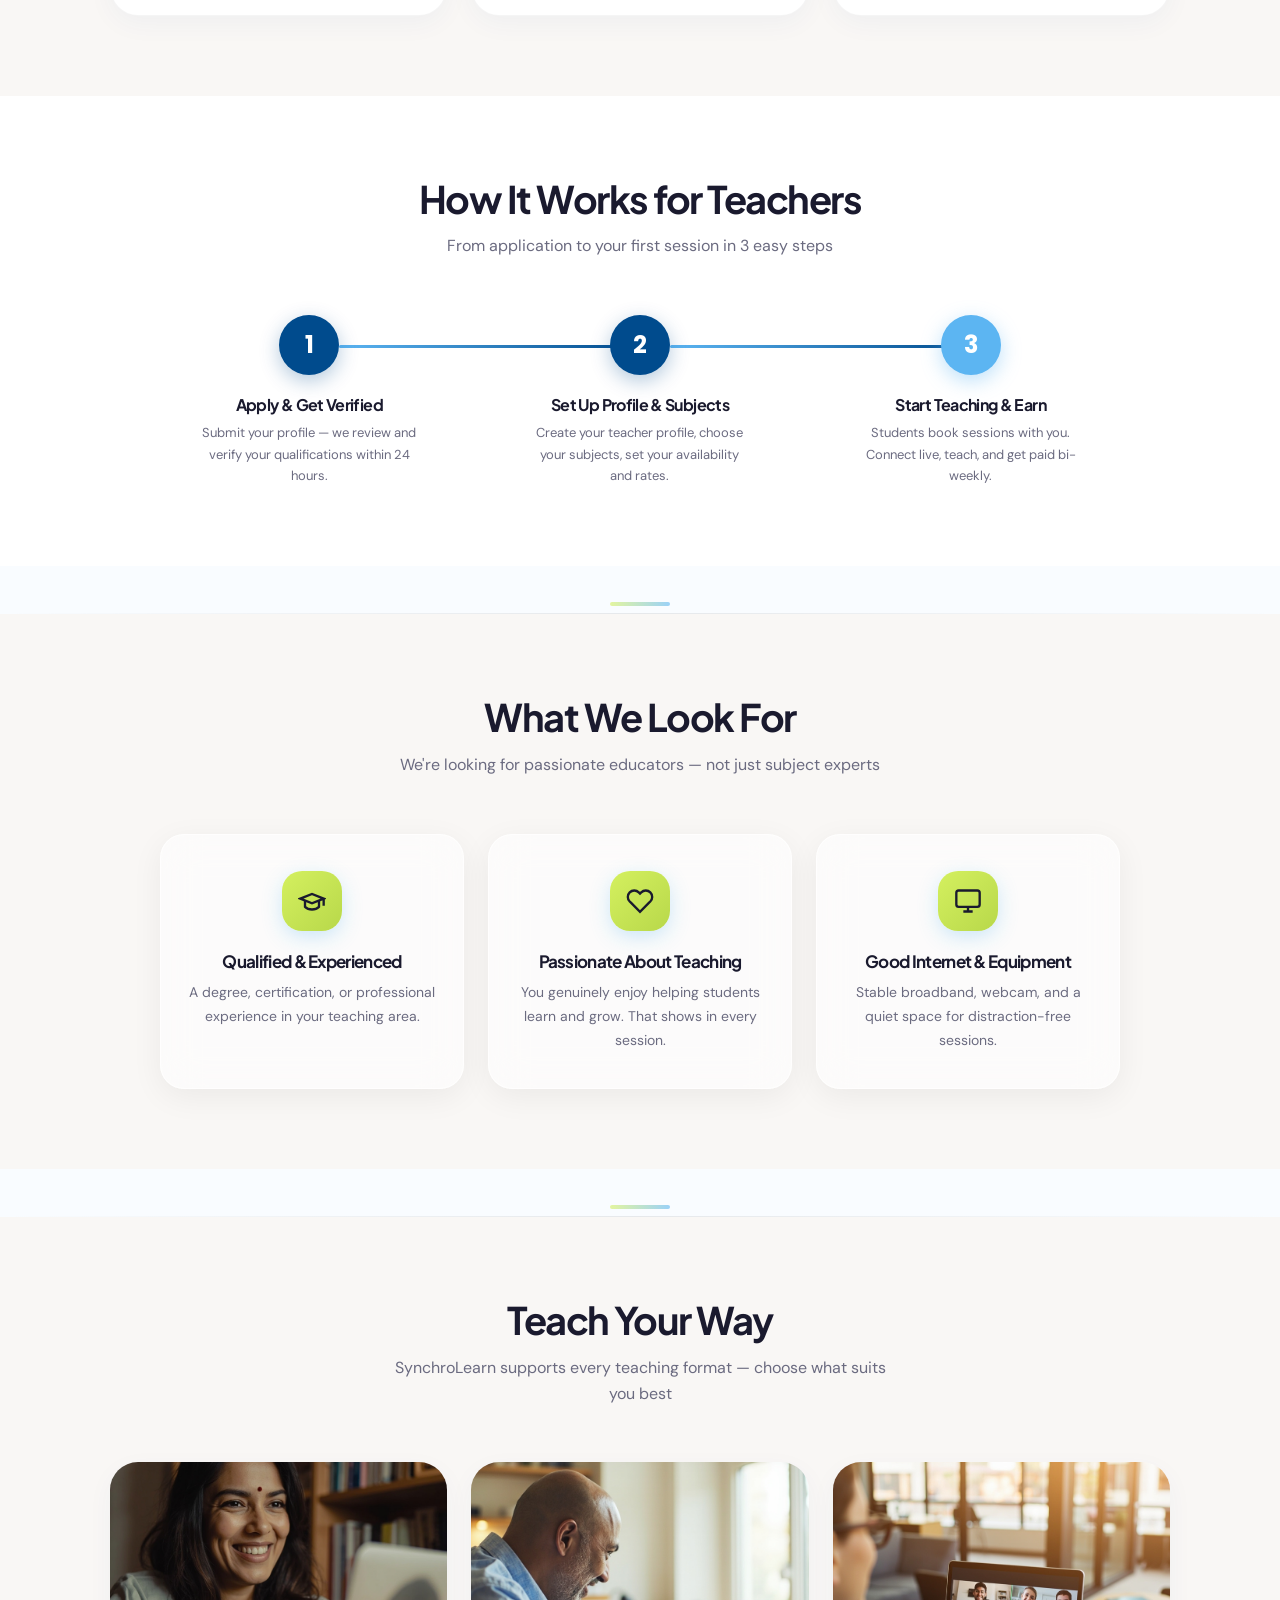
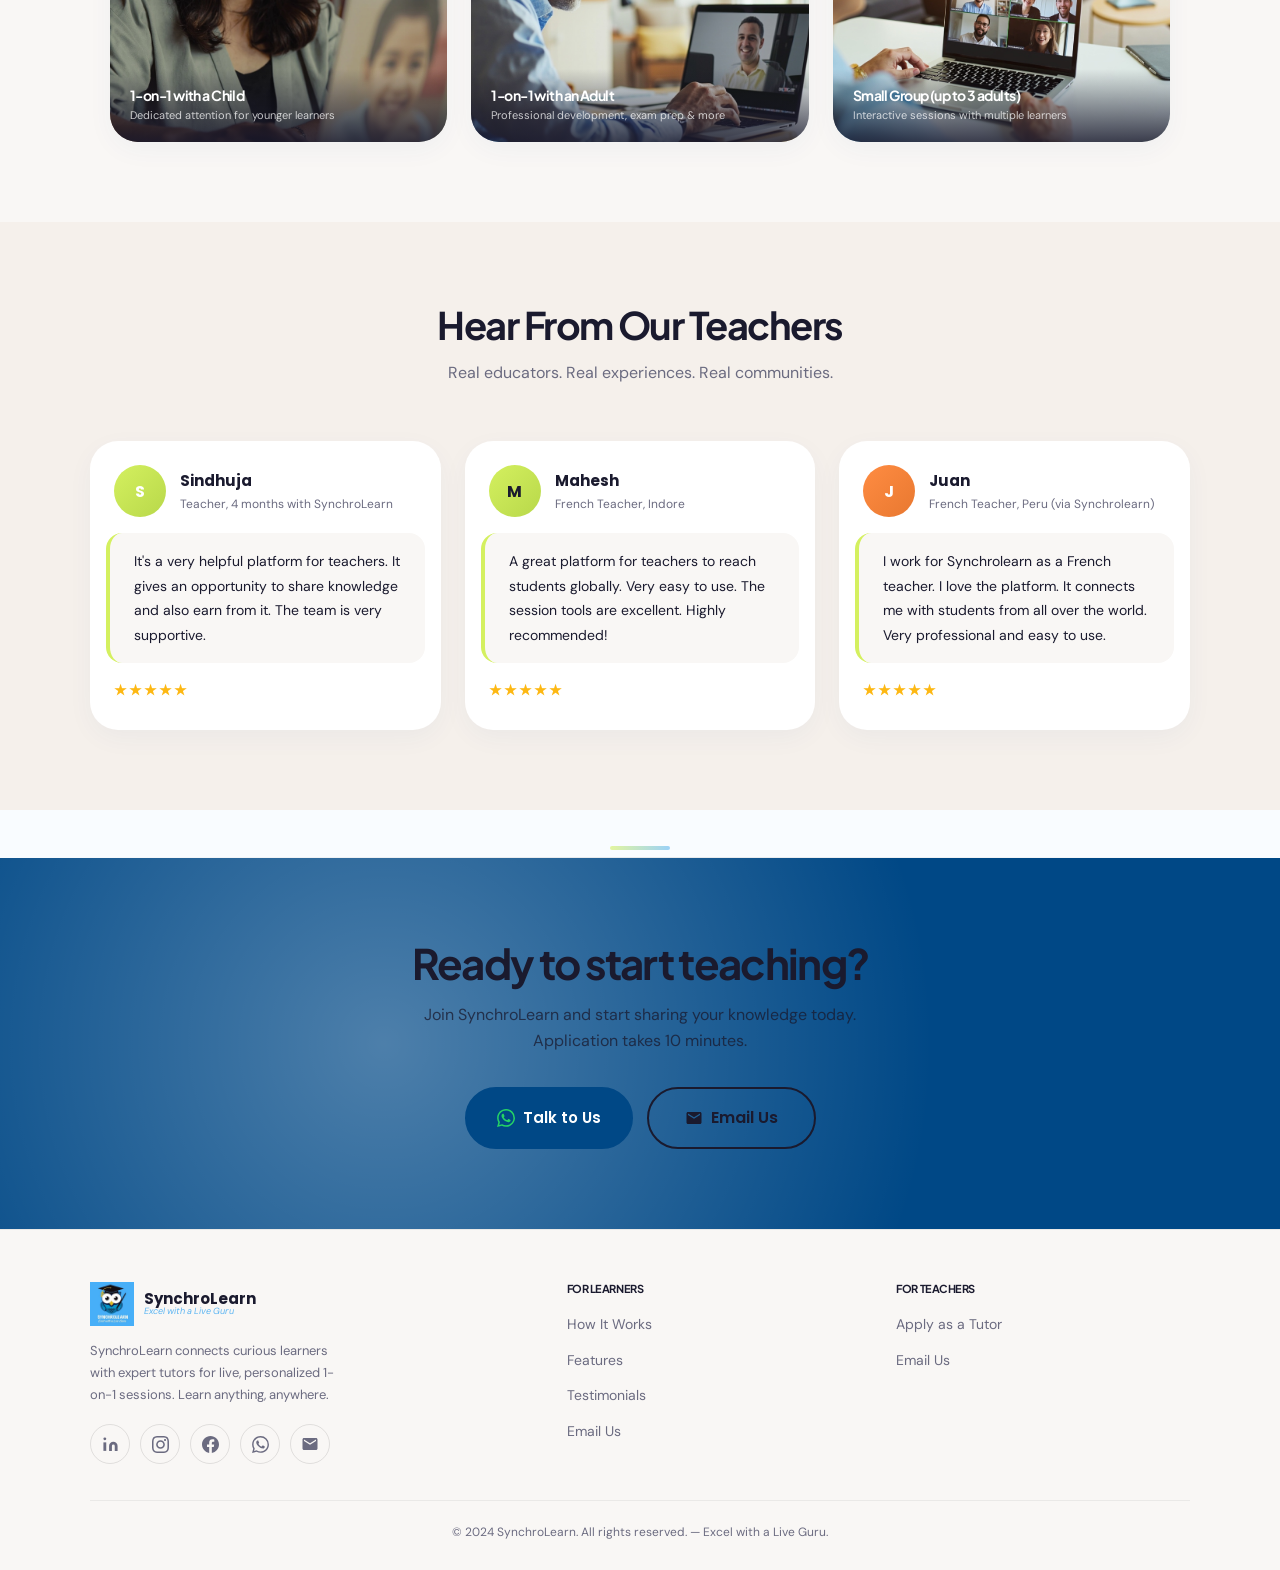
==== commit affbd147: "Apply cohesive blue-first visual system to for-teachers.html" ====
--- a/for-teachers.html
+++ b/for-teachers.html
@@ -373,6 +373,7 @@
       .btn { width: 100%; justify-content: center; }
     }
   </style>
+  <link rel="stylesheet" href="brand-refresh.css"/>
 </head>
 <body>
 
--- a/brand-refresh.css
+++ b/brand-refresh.css
@@ -0,0 +1,45 @@
+
+/* SynchroLearn — a joyful, blue-first design system. Original logo assets are unchanged. */
+@import url('https://fonts.googleapis.com/css2?family=DM+Sans:wght@400;500;600;700&family=Plus+Jakarta+Sans:wght@400;500;600;700;800&display=swap');
+:root{--sr-blue:#0090D1;--sr-sky:#4BA9F4;--sr-navy:#004886;--sr-yellow:#F3C51A;--sr-ink:#10365A;--sr-soft:#F4FAFF;--sr-border:#DCEAF5;--sr-coral:#FF937E;--sr-mint:#B5EEDF;--sr-lilac:#E1DDFC;--sr-radius:27px}
+html{scroll-behavior:smooth}body{font-family:'DM Sans',sans-serif}button,a{touch-action:manipulation}a:focus-visible,button:focus-visible,summary:focus-visible{outline:3px solid var(--sr-sky)!important;outline-offset:4px}img{max-width:100%}
+@media(prefers-reduced-motion:reduce){html{scroll-behavior:auto!important}*,*:before,*:after{animation-duration:.01ms!important;animation-iteration-count:1!important;transition-duration:.01ms!important}}
+/* Homepage */
+body.sr-home{background:#F9FCFF;color:var(--sr-ink);margin:0;overflow-x:hidden}body.sr-home *{box-sizing:border-box}body.sr-home h1,body.sr-home h2,body.sr-home h3,body.sr-home p{margin:0}body.sr-home a{text-decoration:none}body.sr-home button{cursor:pointer;font:inherit}body.sr-home h1,body.sr-home h2,body.sr-home h3{font-family:'Plus Jakarta Sans',sans-serif}
+.sr-container{width:min(1200px,90%);margin:auto}.sr-kicker{font-size:12px;letter-spacing:1.5px;font-weight:800;text-transform:uppercase;color:var(--sr-blue);display:flex;align-items:center;gap:9px}.sr-kicker:before{content:'';display:block;background:var(--sr-yellow);width:9px;height:9px;border-radius:3px;transform:rotate(-15deg)}
+.sr-nav{height:84px;display:flex;align-items:center;justify-content:space-between;position:relative;z-index:30;gap:18px}.sr-nav-wrap{background:rgba(255,255,255,.92);position:sticky;top:0;z-index:80;border-bottom:1px solid var(--sr-border);backdrop-filter:blur(18px)}
+.sr-brand{display:flex;align-items:center;gap:11px;min-width:0;color:var(--sr-navy)}.sr-brand img{width:55px;height:55px;object-fit:contain;border-radius:13px}.sr-brand strong{font-family:'Plus Jakarta Sans',sans-serif;font-size:20px;letter-spacing:-1.2px;display:block;color:var(--sr-navy);line-height:1.15}.sr-brand small{display:block;color:#577E9E;font-size:10px;letter-spacing:.35px;font-weight:700;margin-top:4px}
+.sr-links{display:flex;align-items:center;gap:30px}.sr-links a{color:#365875;font-weight:700;font-size:13px;transition:color .2s}.sr-links a:hover{color:var(--sr-blue)}.sr-btn{display:inline-flex;align-items:center;justify-content:center;gap:14px;border:0;background:var(--sr-navy);color:white!important;border-radius:999px;font-size:14px;font-weight:800;padding:15px 21px;min-height:49px;box-shadow:0 9px 22px #00488622;transition:transform .22s,box-shadow .22s,background .22s}.sr-btn:hover{transform:translateY(-3px);box-shadow:0 14px 24px #00488633;background:#0563A8}.sr-btn .sr-arrow{width:25px;height:25px;border-radius:50%;background:#ffffff26;display:grid;place-items:center;font-size:16px}.sr-btn--light{background:#fff;color:var(--sr-navy)!important;box-shadow:none}.sr-btn--light:hover{background:#F0F8FF}.sr-btn--blue{background:var(--sr-blue)}.sr-nav-toggle{display:none;border:1px solid var(--sr-border);background:#fff;border-radius:14px;padding:9px 13px;font-size:23px;color:var(--sr-navy)}
+.sr-hero{position:relative;overflow:hidden;background:linear-gradient(125deg,#F3FAFF 0%,#F7FBFE 51%,#E8F5FF 100%)}.sr-hero:before{content:'';position:absolute;width:350px;height:350px;border-radius:50%;background:#D9F0FF;filter:blur(40px);left:-170px;top:-170px}.sr-hero-grid{display:grid;grid-template-columns:1fr 1.04fr;min-height:640px;align-items:center;gap:28px;padding:62px 0 65px}.sr-hero-copy{position:relative;z-index:2}.sr-hero h1{font-size:clamp(43px,5vw,78px);line-height:1.08;letter-spacing:-.065em;font-weight:800;margin:23px 0;max-width:650px}.sr-hero h1 em{font-style:normal;color:var(--sr-blue);position:relative;white-space:nowrap}.sr-hero h1 em:after{content:'';position:absolute;height:9px;border-radius:50%;width:96%;left:4%;bottom:-9px;border-bottom:4px solid var(--sr-yellow);transform:rotate(-2deg)}.sr-hero-copy>p{color:#51708D;font-size:17px;line-height:1.8;max-width:490px}.sr-hero-actions{display:flex;gap:12px;margin:29px 0;flex-wrap:wrap}.sr-hero-note{display:flex;align-items:center;gap:11px;color:#587B99;font-size:12px;font-weight:700;margin-top:29px}.sr-mini-stars{display:inline-flex;gap:2px;color:#F0B600;font-size:18px}.sr-hero-art{position:relative;min-height:530px;isolation:isolate}.sr-hero-backdrop{position:absolute;inset:18px 1% 5px 10%;border-radius:47% 42% 43% 40%;background:var(--sr-blue);transform:rotate(-8deg);box-shadow:0 25px 60px #0090d12f}.sr-hero-backdrop:after{content:'';position:absolute;inset:25px;border:2px dashed #ffffff70;border-radius:49%}.sr-hero-photo{position:absolute;inset:55px 6% 22px 14%;overflow:hidden;border-radius:180px 180px 70px 70px;border:10px solid white;background:#C3E7FF;box-shadow:0 19px 50px #00488626;transform:rotate(3deg)}.sr-hero-photo img{width:100%;height:100%;object-fit:cover;object-position:center}.sr-sticker{position:absolute;z-index:3;background:#fff;border:2px solid #fff;border-radius:21px;box-shadow:0 12px 32px #00488622;padding:13px 17px;display:flex;align-items:center;gap:8px;font-weight:800;font-size:13px;color:var(--sr-navy)}.sr-sticker--top{top:29px;right:-1%;transform:rotate(8deg)}.sr-sticker--bottom{left:1%;bottom:36px;transform:rotate(-8deg);background:#FFF1B9}.sr-sticker--mid{top:36%;left:0;transform:rotate(-7deg);background:#D6F8E9}.sr-sticker svg{width:29px;height:29px}.sr-doodle{position:absolute;z-index:4;pointer-events:none}.sr-doodle--star{left:3%;top:15%;color:var(--sr-yellow);font-size:52px;transform:rotate(-16deg)}.sr-doodle--dots{right:4%;bottom:3%;letter-spacing:5px;color:#7EC6F3;font-size:21px}
+.sr-intro-band{padding:24px 0;background:#fff;border-bottom:1px solid var(--sr-border)}.sr-intro-flex{display:flex;align-items:center;justify-content:space-between;gap:25px;flex-wrap:wrap}.sr-intro-flex strong{font-family:'Plus Jakarta Sans',sans-serif;color:var(--sr-navy);font-size:16px}.sr-intro-points{display:flex;align-items:center;gap:19px;flex-wrap:wrap;color:#52748F;font-size:13px;font-weight:700}.sr-intro-points span:before{content:'✳';color:var(--sr-blue);margin-right:8px}
+.sr-section{padding:100px 0}.sr-heading-row{display:flex;align-items:end;justify-content:space-between;gap:28px;margin-bottom:36px}.sr-section h2{font-size:clamp(32px,4.1vw,58px);line-height:1.13;letter-spacing:-.055em;color:var(--sr-navy);font-weight:800;margin:13px 0}.sr-section h2 em{font-style:normal;color:var(--sr-blue)}.sr-heading-row>p{color:#69829B;font-size:16px;line-height:1.7;max-width:350px}
+.sr-subject-grid{display:grid;grid-template-columns:repeat(4,1fr);gap:17px}.sr-subject{position:relative;display:flex;flex-direction:column;align-items:start;min-height:283px;border-radius:32px;padding:23px 23px 22px;overflow:hidden;transition:transform .22s,box-shadow .22s;border:1px solid #ffffffb5;color:var(--sr-navy)}.sr-subject:hover{transform:translateY(-7px) rotate(-.6deg);box-shadow:0 20px 42px #0754881b}.sr-subject:nth-child(1){background:#DDF2FF}.sr-subject:nth-child(2){background:#FFF0BA}.sr-subject:nth-child(3){background:#DDF6E9}.sr-subject:nth-child(4){background:#F0E5FF}.sr-subject .sr-art{height:113px;width:126px;display:grid;place-items:center;position:relative;margin:3px auto 9px}.sr-subject .sr-art svg{width:113px;height:113px;filter:drop-shadow(0 8px 0 #0048860e)}.sr-subject strong{font-family:'Plus Jakarta Sans',sans-serif;font-size:19px;letter-spacing:-.7px;line-height:1.3}.sr-subject small{font-size:12px;font-weight:600;color:#577B98;line-height:1.6;margin-top:8px;max-width:180px}.sr-subject .sr-card-arrow{position:absolute;bottom:21px;right:23px;background:#ffffff9e;border-radius:50%;height:36px;width:36px;display:grid;place-items:center;font-size:20px}
+.sr-story{background:#FFFDF7}.sr-story-grid{display:grid;grid-template-columns:.96fr 1.04fr;gap:78px;align-items:center}.sr-photo-scene{position:relative;min-height:495px}.sr-photo-scene>img{position:absolute;inset:0;width:88%;height:100%;object-fit:cover;border-radius:40px 140px 40px 40px}.sr-scene-card{position:absolute;right:-6%;bottom:35px;background:var(--sr-yellow);border:8px solid #fff;border-radius:26px;padding:20px 25px;transform:rotate(4deg);max-width:225px;box-shadow:0 17px 25px #00488622}.sr-scene-card strong{font-family:'Plus Jakarta Sans',sans-serif;font-size:27px;color:var(--sr-navy);line-height:1.18;display:block}.sr-scene-card small{font-size:12px;color:#335F87;font-weight:700}.sr-story-copy>p{font-size:16px;line-height:1.85;color:#627E98;max-width:540px;margin-bottom:26px}.sr-benefits{display:grid;gap:16px}.sr-benefit{display:flex;align-items:center;gap:16px;padding:14px 16px;border-radius:21px;background:#fff;box-shadow:0 7px 24px #0048860a;border:1px solid #EFF2F4}.sr-benefit-icon{display:grid;place-items:center;width:62px;height:62px;border-radius:19px;flex-shrink:0;background:#DFEFFF}.sr-benefit-icon:nth-child(1){background:#DFEFFF}.sr-benefit:nth-child(2) .sr-benefit-icon{background:#FFEDC3}.sr-benefit:nth-child(3) .sr-benefit-icon{background:#DDF5E9}.sr-benefit svg{width:46px;height:46px}.sr-benefit strong{display:block;font-family:'Plus Jakarta Sans',sans-serif;font-size:15px;color:var(--sr-navy)}.sr-benefit small{display:block;font-size:12px;color:#71899E;margin-top:3px;line-height:1.5}
+.sr-experience{background:#EAF6FF}.sr-experience-grid{display:grid;grid-template-columns:1fr 1fr 1fr;gap:20px}.sr-experience-card{background:#fff;border-radius:30px;overflow:hidden;box-shadow:0 12px 24px #0048860a}.sr-experience-card img{width:100%;height:195px;object-fit:cover;display:block}.sr-experience-card div{padding:25px}.sr-experience-card h3{font-size:20px;letter-spacing:-.8px;color:var(--sr-navy);margin-bottom:9px}.sr-experience-card p{font-size:13px;line-height:1.65;color:#617E97}
+.sr-steps{display:grid;grid-template-columns:repeat(3,1fr);gap:18px}.sr-step{position:relative;background:#fff;border:1px solid var(--sr-border);border-radius:30px;padding:29px;min-height:272px;box-shadow:0 12px 30px #00488608}.sr-step-number{font-family:'Plus Jakarta Sans',sans-serif;font-weight:800;color:#A5CEE8;font-size:14px;letter-spacing:1px}.sr-step .sr-art svg{height:86px;width:86px;margin:10px 0}.sr-step h3{font-size:19px;color:var(--sr-navy);letter-spacing:-.5px;margin:3px 0 8px}.sr-step p{font-size:13px;line-height:1.7;color:#647F97}.sr-step:nth-child(2){background:#FFF7DB}.sr-step:nth-child(3){background:#E7F6EE}
+.sr-teacher{background:#00528E;color:#fff;overflow:hidden}.sr-teacher-grid{display:grid;grid-template-columns:1.1fr .9fr;gap:65px;align-items:center}.sr-teacher .sr-kicker{color:#FAE38B}.sr-teacher h2{color:white}.sr-teacher h2 em{color:#F3C51A}.sr-teacher p{font-size:16px;color:#CFE9F8;line-height:1.8;margin-bottom:28px;max-width:540px}.sr-teacher img{width:100%;height:360px;object-fit:cover;border-radius:45px 130px 45px 45px;border:8px solid #ffffffaa}
+.sr-faq{background:#F7FBFF}.sr-faq-grid{display:grid;grid-template-columns:.75fr 1.25fr;gap:65px;align-items:start}.sr-faq details{background:white;border-radius:19px;border:1px solid #E1EBF6;margin-bottom:12px;padding:21px 24px}.sr-faq summary{list-style:none;font-weight:800;font-size:15px;color:var(--sr-navy);cursor:pointer;display:flex;justify-content:space-between;gap:16px}.sr-faq summary::-webkit-details-marker{display:none}.sr-faq summary:after{content:'+';font-size:22px;color:var(--sr-blue);line-height:1}.sr-faq details[open] summary:after{content:'−'}.sr-faq details p{padding-top:12px;font-size:14px;line-height:1.8;color:#617E97}
+.sr-final{background:var(--sr-yellow);padding:85px 0;text-align:center}.sr-final h2{color:var(--sr-navy);font-size:clamp(36px,5.3vw,70px);letter-spacing:-.06em;margin:12px 0}.sr-final p{color:#416381;line-height:1.8;max-width:490px;margin:0 auto 25px;font-size:16px}.sr-final .sr-btn{background:var(--sr-navy)}
+.sr-footer{background:#062E55;color:#BDD9EB;padding:65px 0 27px}.sr-footer-grid{display:flex;justify-content:space-between;align-items:start;gap:50px}.sr-footer a{color:#C9E9FD}.sr-footer h3{font-size:15px;color:white;margin-bottom:14px}.sr-footer p{font-size:13px;line-height:1.75;max-width:280px;margin-top:17px}.sr-footer-nav{display:grid;gap:12px;font-size:13px}.sr-footer .sr-brand strong{color:#fff}.sr-footer .sr-brand small{color:#A2D3ED}.sr-copyright{border-top:1px solid #ffffff25;margin-top:50px;padding-top:22px;font-size:12px;color:#9FC7DF}
+/* Existing student and tutor routes: harmonize branding while preserving existing content and functional CTAs. */
+body:not(.sr-home){background:#F9FCFF!important;color:var(--sr-ink)!important;font-family:'DM Sans',sans-serif!important}
+body:not(.sr-home) h1,body:not(.sr-home) h2,body:not(.sr-home) h3,body:not(.sr-home) h4{font-family:'Plus Jakarta Sans',sans-serif!important;letter-spacing:-.04em}
+body:not(.sr-home) h1 em,body:not(.sr-home) h2 em{color:var(--sr-blue)!important}
+body:not(.sr-home) nav{background:#ffffffF4!important;border-bottom:1px solid var(--sr-border)!important;backdrop-filter:blur(16px)}
+body:not(.sr-home) .nav-logo .brand{color:var(--sr-navy)!important}
+body:not(.sr-home) .nav-logo img{border-radius:13px}
+body:not(.sr-home) .nav-links a:hover{color:var(--sr-blue)!important}
+body:not(.sr-home) .hero-student,body:not(.sr-home)>.hero{background:linear-gradient(135deg,#F1F9FF,#E4F4FF)!important}
+body:not(.sr-home) .hero-image-single img{border-radius:34px 110px 34px 34px!important;box-shadow:0 22px 48px #0048861c!important}
+body:not(.sr-home) .why-card,body:not(.sr-home) .feature-card,body:not(.sr-home) .stat-card,body:not(.sr-home) .step-card,body:not(.sr-home) .format-card,body:not(.sr-home) .mode-card,body:not(.sr-home) .testimonial-card{border-radius:28px!important;box-shadow:0 8px 27px #0048860b!important}
+body:not(.sr-home) .why-icon,body:not(.sr-home) .feature-icon,body:not(.sr-home) .stat-icon{border-radius:21px!important;min-width:65px;min-height:65px;background:#DDF1FF!important;display:grid;place-items:center}
+body:not(.sr-home) .why-card:nth-child(2) .why-icon,body:not(.sr-home) .feature-card:nth-child(2) .feature-icon,body:not(.sr-home) .stat-card:nth-child(2) .stat-icon{background:#FFF0BA!important}
+body:not(.sr-home) .why-card:nth-child(3) .why-icon,body:not(.sr-home) .feature-card:nth-child(3) .feature-icon,body:not(.sr-home) .stat-card:nth-child(3) .stat-icon{background:#DDF6E9!important}
+body:not(.sr-home) .why-icon svg,body:not(.sr-home) .feature-icon svg,body:not(.sr-home) .stat-icon svg{width:43px!important;height:43px!important;max-width:80%;max-height:80%}
+body:not(.sr-home) .btn,body:not(.sr-home) .btn-whatsapp-nav{border-radius:999px!important}
+body:not(.sr-home) .btn-whatsapp,body:not(.sr-home) .btn-whatsapp-nav{background:var(--sr-navy)!important;color:white!important;border-color:var(--sr-navy)!important}
+body:not(.sr-home) .btn-whatsapp:hover,body:not(.sr-home) .btn-whatsapp-nav:hover{background:var(--sr-blue)!important;transform:translateY(-2px)}
+body:not(.sr-home) .cta-section{background:var(--sr-navy)!important}
+@media(max-width:1050px){.sr-links{gap:15px}.sr-hero-grid{gap:8px}.sr-subject-grid{grid-template-columns:repeat(2,1fr)}.sr-story-grid{gap:40px}}
+@media(max-width:760px){.sr-nav{height:72px}.sr-nav-toggle{display:block}.sr-nav .sr-btn{display:none}.sr-links{position:absolute;top:72px;left:-5.5%;right:-5.5%;display:none;flex-direction:column;gap:0;align-items:stretch;background:white;padding:12px 6% 22px;box-shadow:0 15px 25px #00488615}.sr-links.is-open{display:flex}.sr-links a{padding:13px 0;border-bottom:1px solid var(--sr-border)}.sr-hero-grid{grid-template-columns:1fr;padding:55px 0 25px}.sr-hero-copy>p{font-size:15px}.sr-hero-art{height:430px;min-height:430px;max-width:580px;width:100%;margin:0 auto}.sr-hero-photo{inset:48px 14% 17px}.sr-hero-backdrop{inset:16px 12% 3px}.sr-sticker--top{right:5%}.sr-sticker--bottom{left:5%}.sr-section{padding:70px 0}.sr-heading-row{display:block}.sr-heading-row>p{margin-top:15px}.sr-story-grid,.sr-teacher-grid,.sr-faq-grid{grid-template-columns:1fr;gap:36px}.sr-photo-scene{min-height:415px}.sr-photo-scene>img{width:93%}.sr-scene-card{right:0}.sr-experience-grid{grid-template-columns:1fr}.sr-steps{grid-template-columns:1fr}.sr-step{min-height:auto}.sr-teacher img{height:330px}.sr-footer-grid{flex-wrap:wrap}}
+@media(max-width:460px){.sr-container{width:88%}.sr-brand img{width:49px;height:49px}.sr-brand strong{font-size:18px}.sr-hero h1{font-size:clamp(39px,10.2vw,54px)}.sr-hero-art{min-height:365px;height:365px}.sr-sticker{font-size:10px;padding:9px 11px}.sr-sticker svg{width:23px;height:23px}.sr-sticker--mid{top:41%}.sr-hero-note{margin-top:20px}.sr-subject-grid{gap:11px}.sr-subject{min-height:245px;padding:17px;border-radius:22px}.sr-subject .sr-art{height:89px;width:94px}.sr-subject .sr-art svg{height:88px;width:88px}.sr-subject strong{font-size:15px}.sr-subject small{font-size:11px}.sr-subject .sr-card-arrow{right:13px;bottom:13px;width:28px;height:28px;font-size:16px}.sr-scene-card{padding:13px 16px;max-width:170px}.sr-scene-card strong{font-size:21px}.sr-intro-flex{align-items:start}.sr-intro-points{gap:9px}.sr-intro-points span{font-size:11px}.sr-footer-grid{display:grid;gap:30px}}
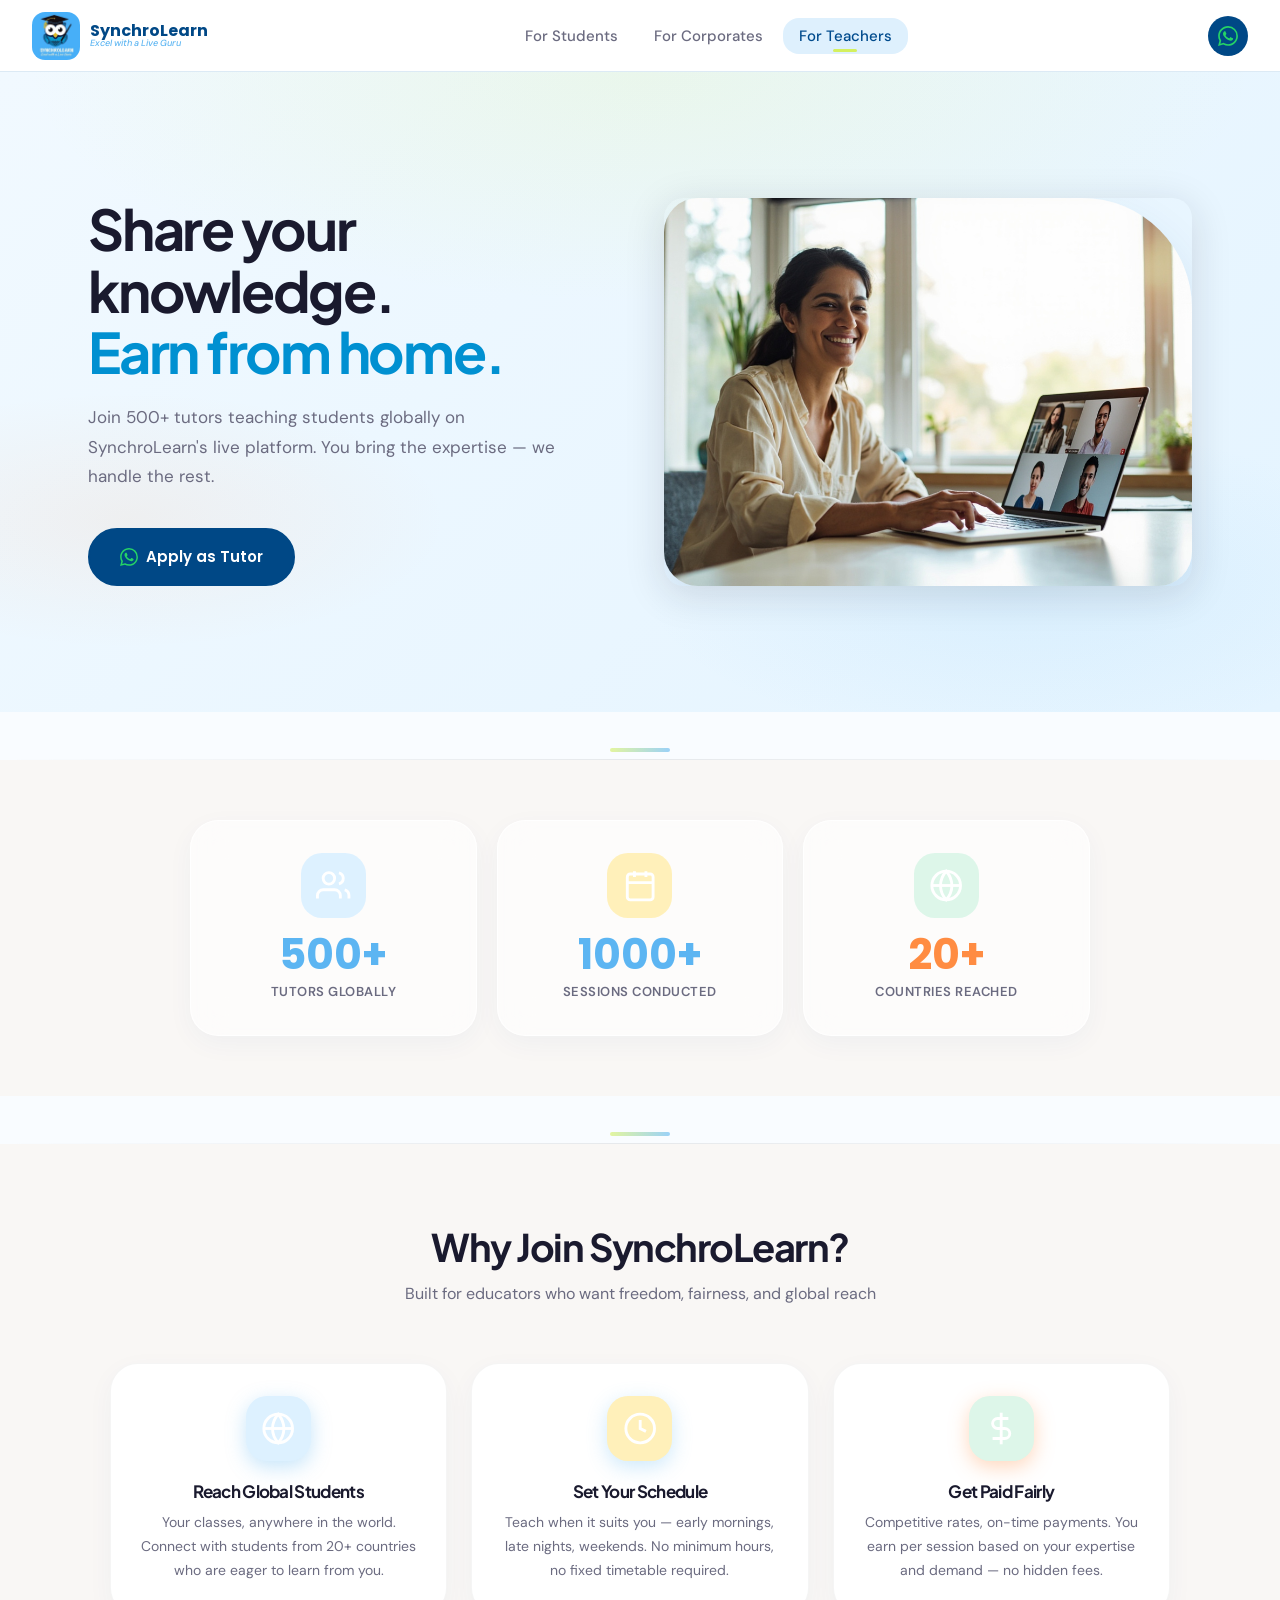
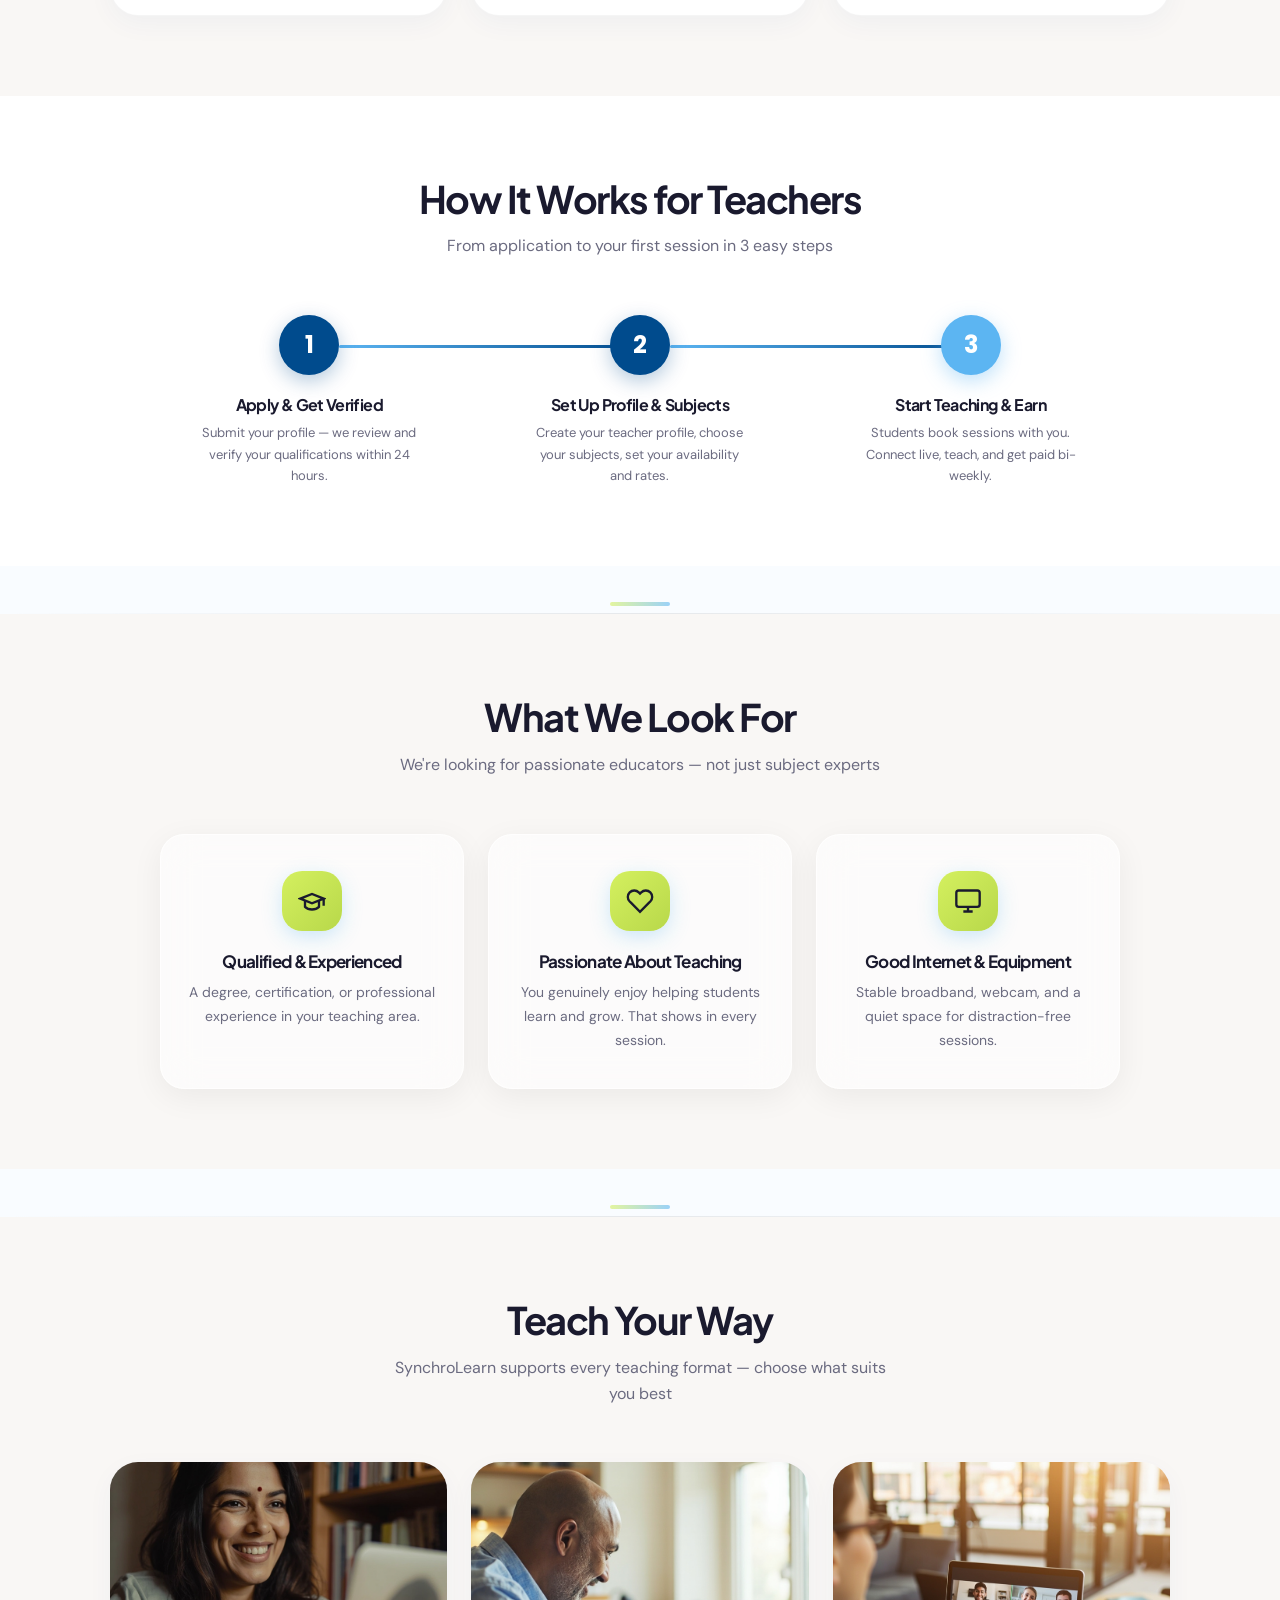
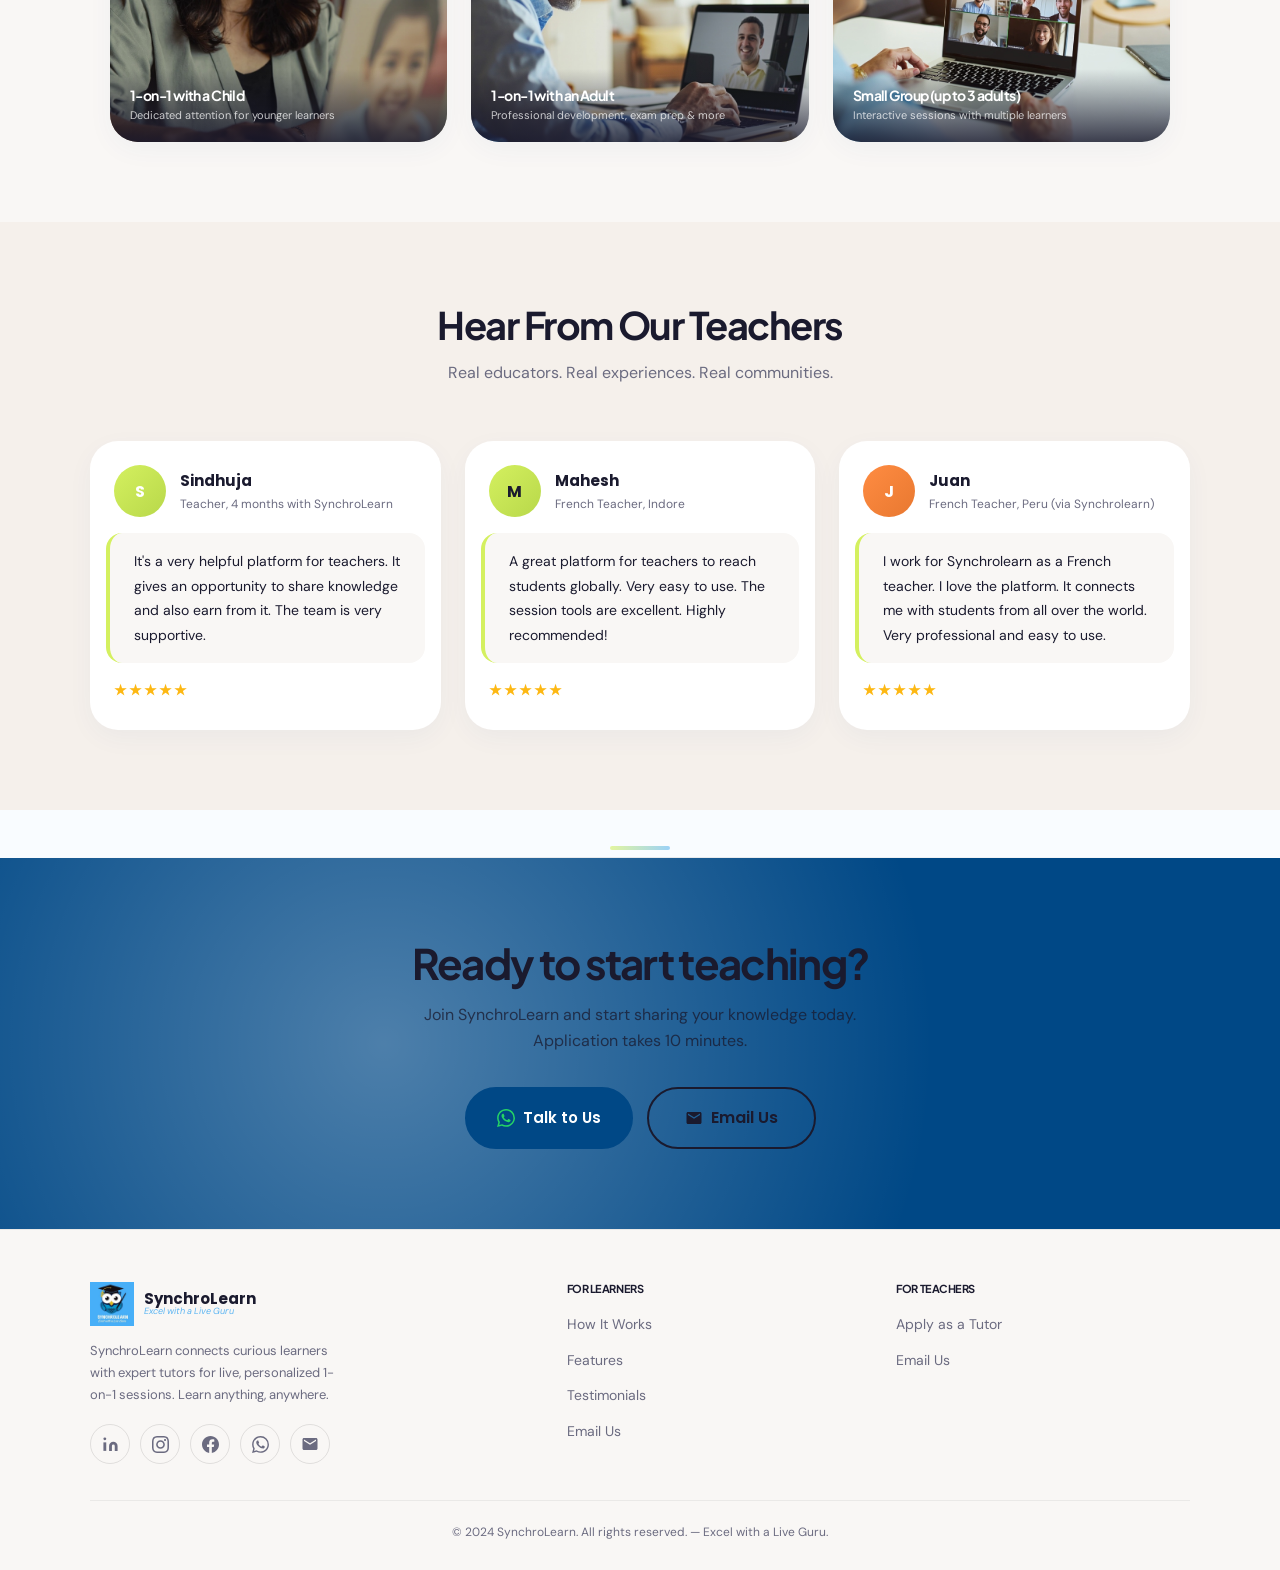
==== commit b63ba45a: "Give corporate training a discoverable navigation path" ====
--- a/for-teachers.html
+++ b/for-teachers.html
@@ -391,6 +391,7 @@
   </button>
   <ul class="nav-links">
     <li><a href="student.html">For Students</a></li>
+    <li><a href="corporate.html">For Corporates</a></li>
     <li><a href="for-teachers.html" class="teacher-active">For Teachers</a></li>
   </ul>
   <div class="nav-right">
--- a/brand-refresh.css
+++ b/brand-refresh.css
@@ -43,3 +43,32 @@
 @media(max-width:1050px){.sr-links{gap:15px}.sr-hero-grid{gap:8px}.sr-subject-grid{grid-template-columns:repeat(2,1fr)}.sr-story-grid{gap:40px}}
 @media(max-width:760px){.sr-nav{height:72px}.sr-nav-toggle{display:block}.sr-nav .sr-btn{display:none}.sr-links{position:absolute;top:72px;left:-5.5%;right:-5.5%;display:none;flex-direction:column;gap:0;align-items:stretch;background:white;padding:12px 6% 22px;box-shadow:0 15px 25px #00488615}.sr-links.is-open{display:flex}.sr-links a{padding:13px 0;border-bottom:1px solid var(--sr-border)}.sr-hero-grid{grid-template-columns:1fr;padding:55px 0 25px}.sr-hero-copy>p{font-size:15px}.sr-hero-art{height:430px;min-height:430px;max-width:580px;width:100%;margin:0 auto}.sr-hero-photo{inset:48px 14% 17px}.sr-hero-backdrop{inset:16px 12% 3px}.sr-sticker--top{right:5%}.sr-sticker--bottom{left:5%}.sr-section{padding:70px 0}.sr-heading-row{display:block}.sr-heading-row>p{margin-top:15px}.sr-story-grid,.sr-teacher-grid,.sr-faq-grid{grid-template-columns:1fr;gap:36px}.sr-photo-scene{min-height:415px}.sr-photo-scene>img{width:93%}.sr-scene-card{right:0}.sr-experience-grid{grid-template-columns:1fr}.sr-steps{grid-template-columns:1fr}.sr-step{min-height:auto}.sr-teacher img{height:330px}.sr-footer-grid{flex-wrap:wrap}}
 @media(max-width:460px){.sr-container{width:88%}.sr-brand img{width:49px;height:49px}.sr-brand strong{font-size:18px}.sr-hero h1{font-size:clamp(39px,10.2vw,54px)}.sr-hero-art{min-height:365px;height:365px}.sr-sticker{font-size:10px;padding:9px 11px}.sr-sticker svg{width:23px;height:23px}.sr-sticker--mid{top:41%}.sr-hero-note{margin-top:20px}.sr-subject-grid{gap:11px}.sr-subject{min-height:245px;padding:17px;border-radius:22px}.sr-subject .sr-art{height:89px;width:94px}.sr-subject .sr-art svg{height:88px;width:88px}.sr-subject strong{font-size:15px}.sr-subject small{font-size:11px}.sr-subject .sr-card-arrow{right:13px;bottom:13px;width:28px;height:28px;font-size:16px}.sr-scene-card{padding:13px 16px;max-width:170px}.sr-scene-card strong{font-size:21px}.sr-intro-flex{align-items:start}.sr-intro-points{gap:9px}.sr-intro-points span{font-size:11px}.sr-footer-grid{display:grid;gap:30px}}
+
+
+/* Three audience pathways. Calm, editorial typography with playful bespoke illustration. */
+.sr-audiences{padding:92px 0 98px;background:#fff}
+.sr-audience-heading{display:flex;align-items:end;justify-content:space-between;gap:35px;margin-bottom:34px}
+.sr-audience-heading h2{font-size:clamp(32px,4.1vw,57px);letter-spacing:-.055em;line-height:1.12;color:var(--sr-navy);margin-top:15px}
+.sr-audience-heading h2 em{font-style:normal;color:var(--sr-blue)}
+.sr-audience-heading p{max-width:295px;color:#69829b;font-size:15px;line-height:1.7}
+.sr-persona-grid{display:grid;grid-template-columns:repeat(3,minmax(0,1fr));gap:17px}
+.sr-persona{display:flex;position:relative;flex-direction:column;min-height:425px;padding:26px;border-radius:32px;color:var(--sr-navy);border:1px solid rgba(0,72,134,.08);transition:transform .25s,box-shadow .25s;overflow:hidden}
+.sr-persona:hover{transform:translateY(-6px);box-shadow:0 24px 38px #0048861c}
+.sr-persona--student{background:#DFF3FF}.sr-persona--corporate{background:#E9E9FC}.sr-persona--teacher{background:#FFF0C9}
+.sr-persona-eyebrow{font-size:11px;font-weight:800;color:#426a86;letter-spacing:1.05px}
+.sr-persona-illustration{height:142px;display:grid;place-items:center;position:relative}
+.sr-persona-illustration:before{content:'';position:absolute;width:124px;height:124px;background:#ffffff91;border-radius:43% 57% 52% 48%;transform:rotate(-17deg)}
+.sr-persona-illustration svg{height:121px;width:121px;position:relative;filter:drop-shadow(0 10px 0 #0048860b)}
+.sr-persona-content{display:flex;flex-direction:column;flex:1}.sr-persona h3{font-size:clamp(22px,2.1vw,30px);letter-spacing:-.05em;line-height:1.2;margin-bottom:12px;color:var(--sr-navy)}
+.sr-persona h3 span{color:var(--sr-blue)}.sr-persona p{font-size:13px;line-height:1.75;color:#52728D;min-height:66px}
+.sr-persona-chips{display:flex;gap:7px;flex-wrap:wrap;margin:16px 0 20px}.sr-persona-chips span{font-size:10px;border:1px solid #ffffffed;background:#ffffff88;color:#496b88;padding:7px 9px;border-radius:30px;font-weight:700}
+.sr-persona-content>strong{display:flex;justify-content:space-between;align-items:center;margin-top:auto;border-top:1px solid #00488622;padding-top:16px;font-size:13px;gap:9px}
+.sr-persona-content>strong b{font-size:19px;font-weight:500}
+.sr-corporate-feature{background:#F3F8FF}.sr-corporate-layout{display:grid;grid-template-columns:.95fr 1.05fr;align-items:center;gap:70px}
+.sr-corporate-visual{position:relative;min-height:380px}.sr-corporate-visual img{width:96%;height:380px;object-fit:cover;border-radius:46px 140px 46px 46px}
+.sr-corporate-note{position:absolute;right:0;bottom:22px;padding:15px 18px;max-width:205px;display:flex;gap:9px;background:#FFF0BA;border:7px solid #fff;border-radius:24px;transform:rotate(4deg);color:var(--sr-navy);font-size:15px;font-family:'Plus Jakarta Sans',sans-serif;line-height:1.35;box-shadow:0 10px 30px #0048861c}.sr-corporate-note span{color:var(--sr-blue)}
+.sr-corporate-copy h2{font-size:clamp(32px,4.1vw,57px);color:var(--sr-navy);line-height:1.15;letter-spacing:-.055em;margin:15px 0}
+.sr-corporate-copy h2 em{font-style:normal;color:var(--sr-blue)}.sr-corporate-copy p{font-size:16px;line-height:1.85;color:#617c98;max-width:490px;margin-bottom:24px}
+.sr-teacher-actions{display:flex;flex-wrap:wrap;gap:19px;align-items:center}.sr-teacher-upskill{color:#fff;text-underline-offset:5px;text-decoration:underline!important;font-weight:700;font-size:14px}
+@media(max-width:1000px){.sr-persona{padding:21px}.sr-persona h3{font-size:23px}.sr-corporate-layout{gap:35px}}
+@media(max-width:760px){.sr-audiences{padding:67px 0}.sr-audience-heading{display:block}.sr-audience-heading p{margin-top:16px}.sr-persona-grid{grid-template-columns:1fr;gap:14px}.sr-persona{min-height:0;padding:23px;border-radius:25px}.sr-persona-illustration{height:108px;justify-content:start}.sr-persona-illustration svg{height:98px;width:98px}.sr-persona-illustration:before{height:105px;width:105px}.sr-persona p{min-height:0}.sr-corporate-layout{grid-template-columns:1fr;gap:30px}.sr-corporate-visual,.sr-corporate-visual img{height:280px;min-height:280px}}
